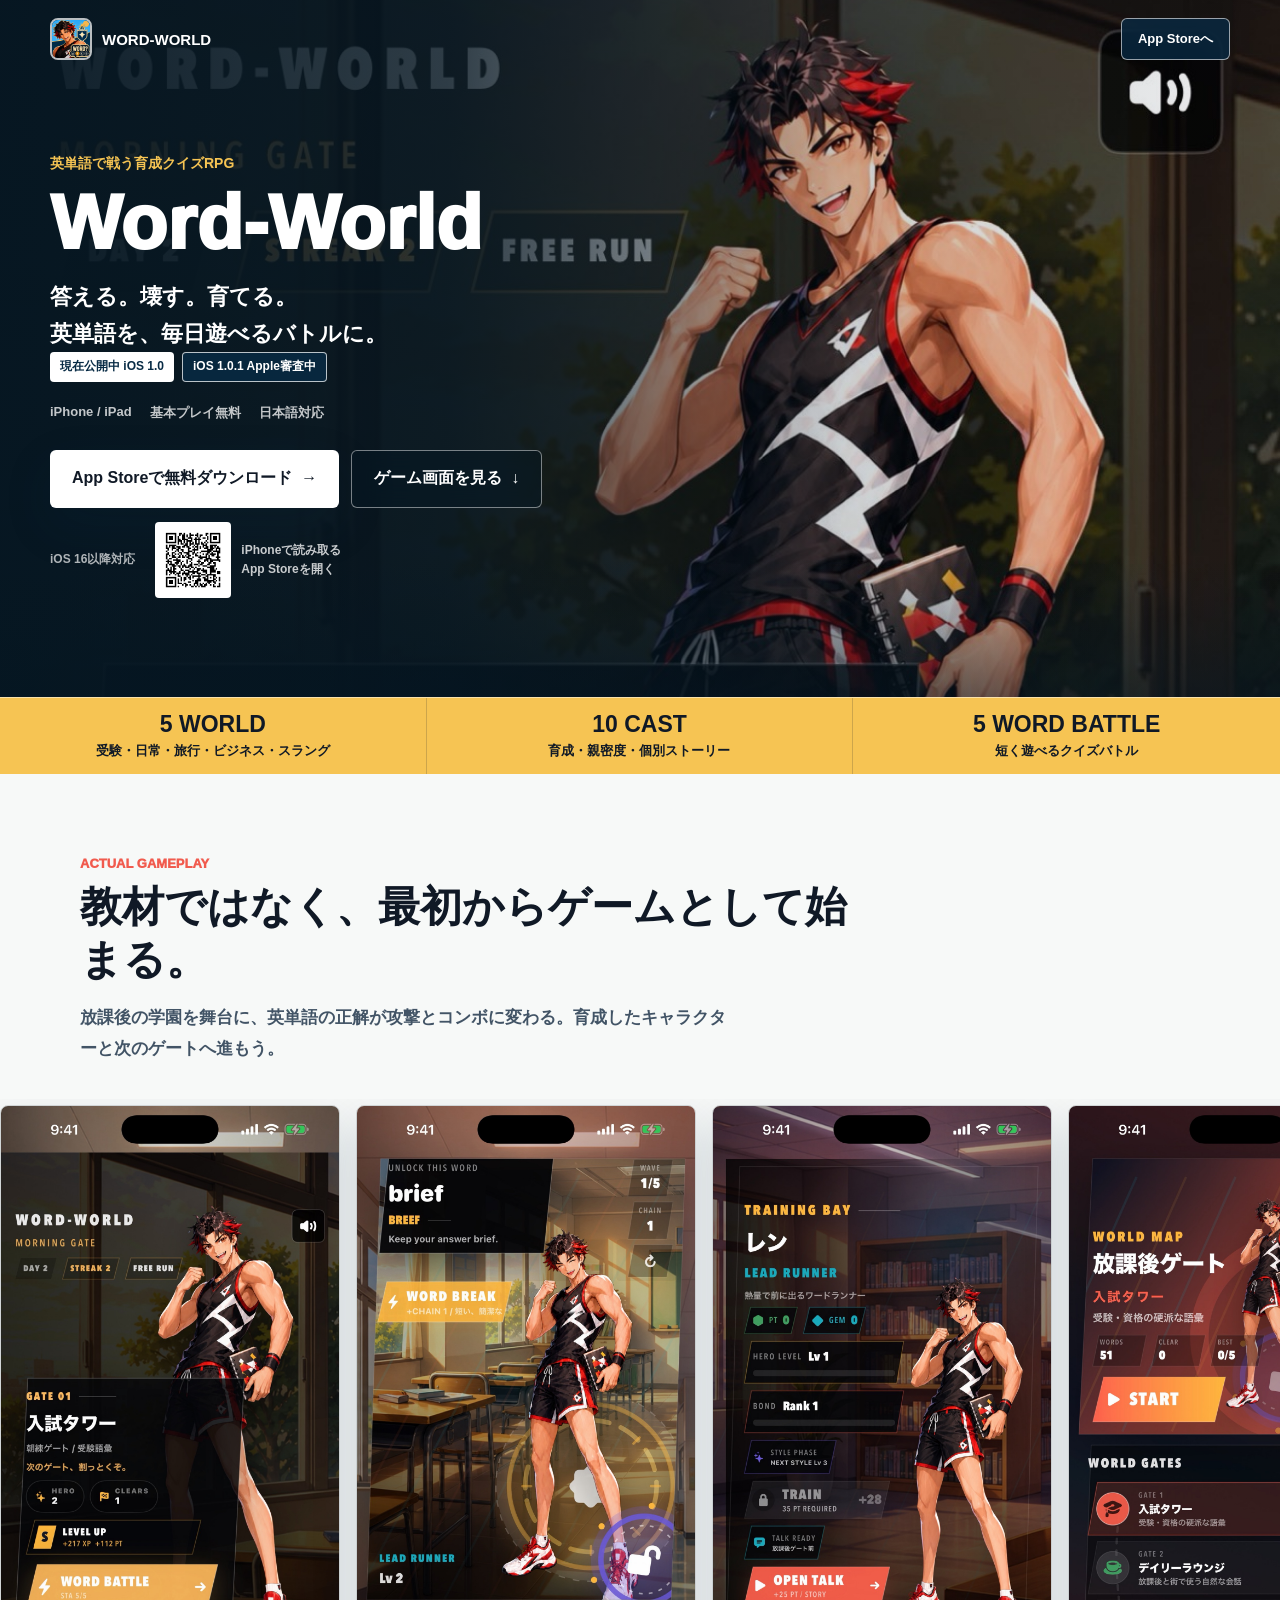
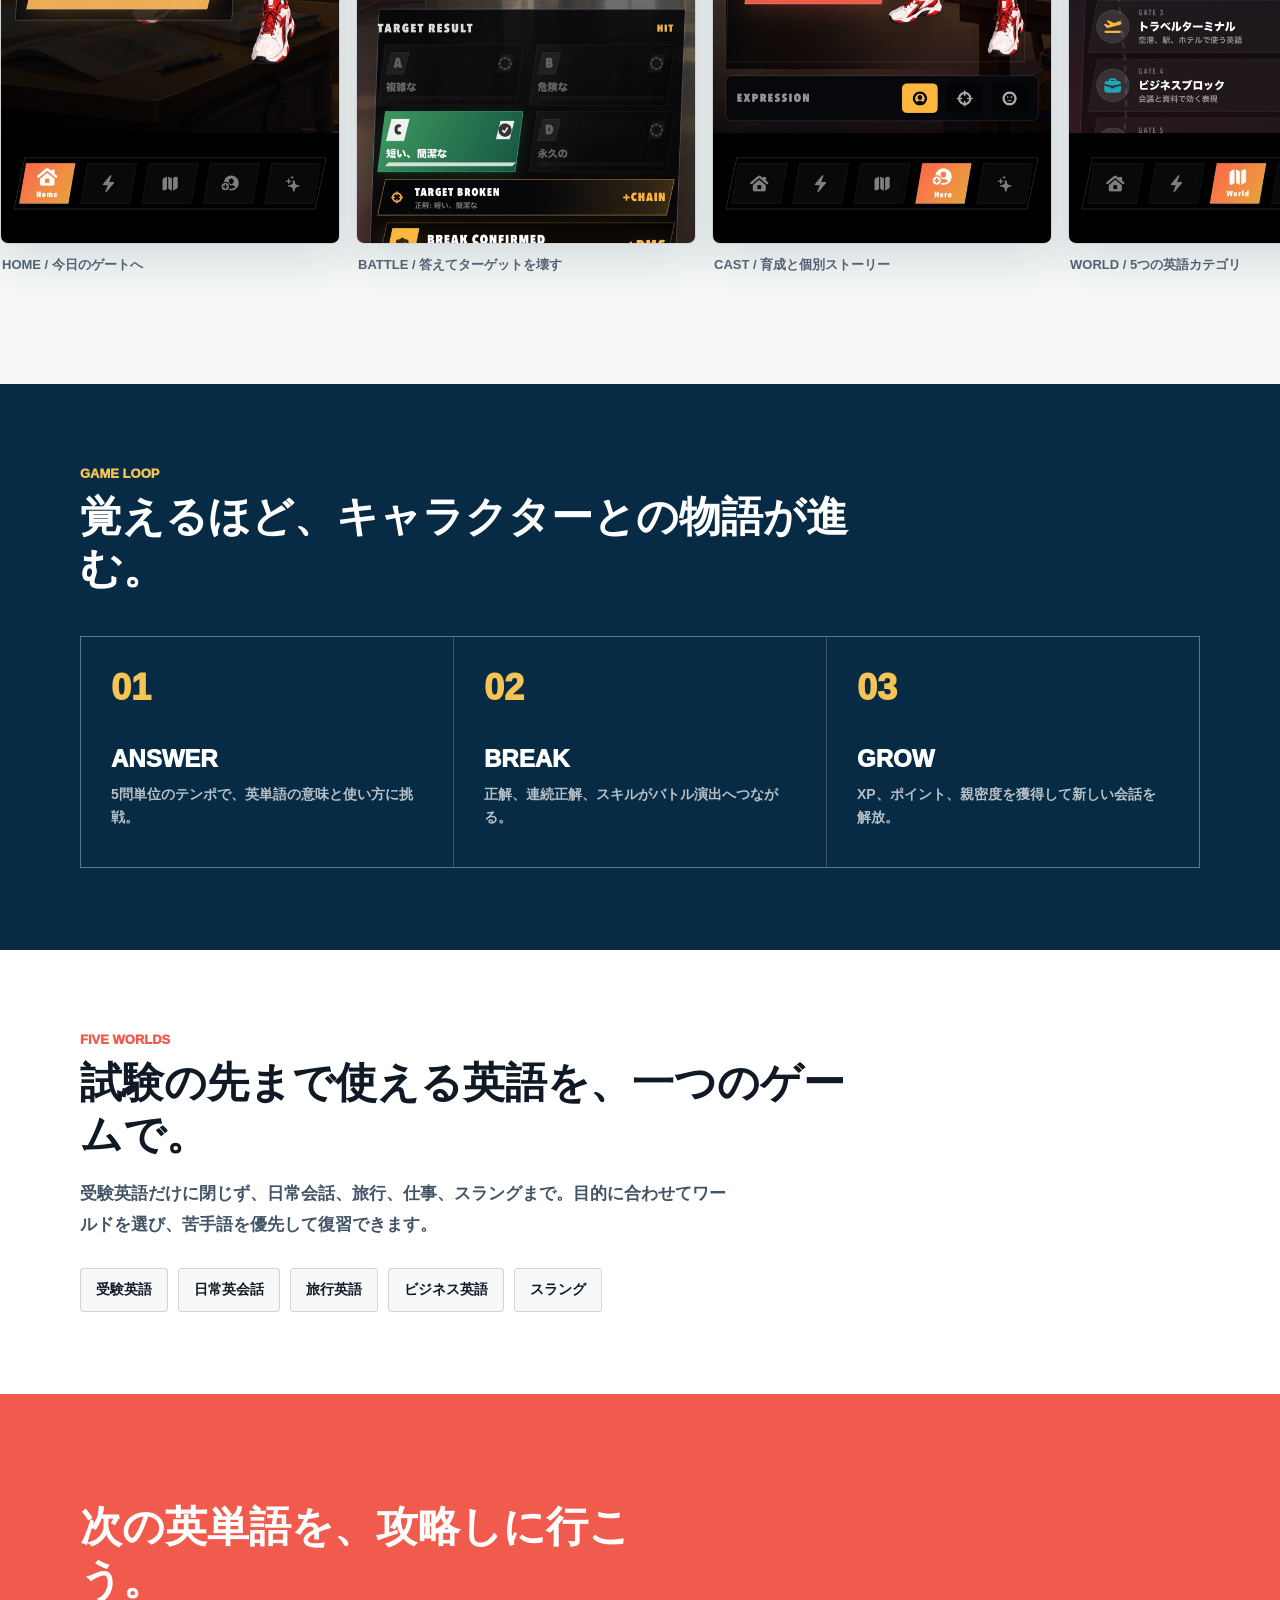
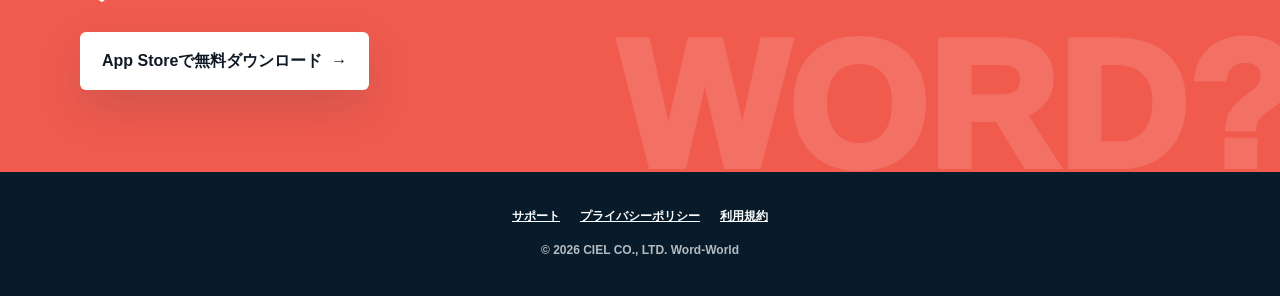
==== index.html @ bb9417b7 "Align live landing page with App Store build 2" ====
<!doctype html>
<html lang="ja">
<head>
  <meta charset="utf-8">
  <meta name="viewport" content="width=device-width, initial-scale=1, viewport-fit=cover">
  <title>Word-World | 英単語で戦う育成クイズRPG</title>
  <meta name="description" content="受験英語、英会話、旅行、ビジネス、スラングを5問バトルで攻略。10人のキャラクターを育て、物語を解放するiPhone向け英単語クイズRPG。">
  <meta name="keywords" content="英単語アプリ,英語クイズ,英語学習ゲーム,受験英語,TOEIC,英会話,旅行英語,ビジネス英語,スラング,RPG">
  <meta name="theme-color" content="#f6c453">
  <meta name="robots" content="index,follow,max-image-preview:large">
  <meta name="apple-itunes-app" content="app-id=6798476120, app-argument=https://apps.apple.com/app/apple-store/id6798476120?pt=128977846&amp;ct=launch_lp&amp;mt=8">
  <link rel="canonical" href="https://navi-ray.github.io/word-world-preview-download/">
  <meta property="og:type" content="website">
  <meta property="og:locale" content="ja_JP">
  <meta property="og:title" content="Word-World | 英単語で戦う育成クイズRPG">
  <meta property="og:description" content="答える。壊す。育てる。英単語を5問バトルで攻略するiPhone向け育成RPG。">
  <meta property="og:url" content="https://navi-ray.github.io/word-world-preview-download/">
  <meta property="og:image" content="https://navi-ray.github.io/word-world-preview-download/assets/og-word-world.jpg?v=2">
  <meta property="og:image:alt" content="英単語クイズRPG Word-Worldのゲーム画面">
  <meta property="og:image:width" content="1200">
  <meta property="og:image:height" content="630">
  <meta name="twitter:card" content="summary_large_image">
  <meta name="twitter:title" content="Word-World | 英単語で戦う育成クイズRPG">
  <meta name="twitter:description" content="答える。壊す。育てる。英単語を5問バトルで攻略するiPhone向け育成RPG。">
  <meta name="twitter:image" content="https://navi-ray.github.io/word-world-preview-download/assets/og-word-world.jpg?v=2">
  <style>
    :root {
      color-scheme: light;
      --ink: #101926;
      --navy: #082b45;
      --paper: #f7f9f8;
      --white: #ffffff;
      --sun: #f6c453;
      --coral: #f15b4e;
      --cyan: #14aebb;
      --green: #16845c;
      --line: rgba(16, 25, 38, .16);
      --shadow: 0 18px 48px rgba(8, 43, 69, .14);
    }
    * { box-sizing: border-box; }
    html { scroll-behavior: smooth; }
    body {
      margin: 0;
      min-width: 320px;
      background: var(--paper);
      color: var(--ink);
      font-family: -apple-system, BlinkMacSystemFont, "Hiragino Sans", "Yu Gothic", "Noto Sans JP", sans-serif;
      letter-spacing: 0;
    }
    a { color: inherit; }
    img { max-width: 100%; }
    .site-header {
      position: absolute;
      inset: 0 0 auto;
      z-index: 4;
      display: flex;
      align-items: center;
      justify-content: space-between;
      width: min(1180px, calc(100% - 40px));
      margin: 0 auto;
      padding: 18px 0;
      color: var(--white);
    }
    .brand {
      display: inline-flex;
      align-items: center;
      gap: 10px;
      text-decoration: none;
      font-size: 15px;
      font-weight: 900;
    }
    .brand img {
      width: 42px;
      height: 42px;
      border: 2px solid rgba(255,255,255,.72);
      border-radius: 8px;
    }
    .header-link {
      display: inline-flex;
      align-items: center;
      justify-content: center;
      min-height: 42px;
      padding: 0 16px;
      border: 1px solid rgba(255,255,255,.58);
      border-radius: 6px;
      background: rgba(8, 43, 69, .76);
      color: var(--white);
      text-decoration: none;
      font-size: 13px;
      font-weight: 900;
      backdrop-filter: blur(12px);
    }
    .hero {
      position: relative;
      min-height: 86svh;
      display: grid;
      align-items: end;
      overflow: hidden;
      background: var(--navy) url("assets/01-home.jpg") 72% 18% / cover no-repeat;
      color: var(--white);
    }
    .hero::before {
      content: "";
      position: absolute;
      inset: 0;
      background: linear-gradient(90deg, rgba(5, 22, 34, .96) 0%, rgba(5, 22, 34, .82) 35%, rgba(5, 22, 34, .2) 66%, rgba(5, 22, 34, .06) 100%);
    }
    .hero::after {
      content: "";
      position: absolute;
      inset: auto 0 0;
      height: 28%;
      background: linear-gradient(0deg, rgba(5, 22, 34, .84), transparent);
    }
    .hero-content {
      position: relative;
      z-index: 2;
      width: min(1180px, calc(100% - 40px));
      margin: 0 auto;
      padding: 128px 0 72px;
    }
    .eyebrow {
      margin: 0 0 12px;
      color: var(--sun);
      font-size: 14px;
      font-weight: 900;
    }
    h1 {
      margin: 0;
      max-width: 720px;
      font-size: 76px;
      line-height: 1;
      font-weight: 950;
    }
    .hero-copy {
      margin: 18px 0 0;
      max-width: 590px;
      font-size: 22px;
      line-height: 1.65;
      font-weight: 800;
    }
    .hero-meta {
      display: flex;
      flex-wrap: wrap;
      gap: 10px 18px;
      margin: 22px 0 0;
      color: rgba(255,255,255,.76);
      font-size: 13px;
      font-weight: 800;
    }
    .version-status {
      display: flex;
      flex-wrap: wrap;
      gap: 8px;
      margin: 0 0 18px;
    }
    .version-status span {
      display: inline-flex;
      align-items: center;
      min-height: 30px;
      padding: 0 10px;
      border-radius: 4px;
      font-size: 12px;
      font-weight: 900;
    }
    .version-status .live {
      background: #ffffff;
      color: #082b45;
    }
    .version-status .review {
      border: 1px solid rgba(255,255,255,.72);
      background: rgba(8,43,69,.82);
      color: #ffffff;
    }
    .hero-meta span { white-space: nowrap; }
    .actions {
      display: flex;
      flex-wrap: wrap;
      gap: 12px;
      margin-top: 28px;
    }
    .store-button,
    .secondary-button {
      display: inline-flex;
      align-items: center;
      justify-content: center;
      min-height: 58px;
      padding: 0 22px;
      border-radius: 6px;
      text-decoration: none;
      font-size: 16px;
      font-weight: 900;
    }
    .store-button {
      background: var(--white);
      color: var(--ink);
      box-shadow: var(--shadow);
    }
    .secondary-button {
      border: 1px solid rgba(255,255,255,.46);
      background: rgba(5,22,34,.5);
      color: var(--white);
      backdrop-filter: blur(12px);
    }
    .release-note {
      display: inline-block;
      color: rgba(255,255,255,.68);
      font-size: 12px;
      font-weight: 750;
    }
    .download-foot {
      display: flex;
      align-items: center;
      gap: 20px;
      margin-top: 14px;
    }
    .desktop-qr {
      display: inline-flex;
      align-items: center;
      gap: 10px;
      color: rgba(255,255,255,.78);
      text-decoration: none;
      font-size: 12px;
      line-height: 1.55;
      font-weight: 800;
    }
    .desktop-qr img {
      width: 76px;
      height: 76px;
      padding: 5px;
      border-radius: 4px;
      background: var(--white);
    }
    .ticker {
      position: relative;
      z-index: 3;
      display: grid;
      grid-template-columns: repeat(3, 1fr);
      background: var(--sun);
      color: var(--ink);
      border-top: 1px solid rgba(255,255,255,.5);
    }
    .ticker div {
      min-height: 76px;
      display: grid;
      place-items: center;
      padding: 12px;
      border-right: 1px solid rgba(16,25,38,.18);
      text-align: center;
      font-size: 13px;
      font-weight: 900;
    }
    .ticker div:last-child { border-right: 0; }
    .ticker strong {
      display: block;
      font-size: 23px;
      line-height: 1.1;
    }
    .section {
      padding: 82px 0;
    }
    .section-inner {
      width: min(1120px, calc(100% - 40px));
      margin: 0 auto;
    }
    .section-kicker {
      margin: 0 0 10px;
      color: var(--coral);
      font-size: 13px;
      font-weight: 950;
    }
    h2 {
      margin: 0;
      max-width: 800px;
      font-size: 42px;
      line-height: 1.25;
      font-weight: 950;
    }
    .section-lead {
      max-width: 660px;
      margin: 16px 0 0;
      color: #425466;
      font-size: 17px;
      line-height: 1.85;
      font-weight: 650;
    }
    .screen-rail {
      display: grid;
      grid-auto-flow: column;
      grid-auto-columns: min(340px, 78vw);
      gap: 16px;
      margin-top: 34px;
      padding: 6px max(20px, calc((100vw - 1120px) / 2)) 28px;
      overflow-x: auto;
      overscroll-behavior-inline: contain;
      scroll-snap-type: inline mandatory;
      scrollbar-color: var(--cyan) rgba(8,43,69,.08);
    }
    .screen-rail figure {
      scroll-snap-align: start;
      margin: 0;
    }
    .screen-rail img {
      display: block;
      width: 100%;
      aspect-ratio: 1320 / 2868;
      object-fit: cover;
      border: 1px solid var(--line);
      border-radius: 8px;
      box-shadow: var(--shadow);
    }
    .screen-rail figcaption {
      padding: 12px 2px 0;
      color: #526273;
      font-size: 13px;
      font-weight: 850;
    }
    .game-loop {
      background: var(--navy);
      color: var(--white);
    }
    .game-loop .section-kicker { color: var(--sun); }
    .loop-grid {
      display: grid;
      grid-template-columns: repeat(3, 1fr);
      gap: 1px;
      margin-top: 40px;
      background: rgba(255,255,255,.2);
      border: 1px solid rgba(255,255,255,.2);
    }
    .loop-item {
      min-height: 230px;
      padding: 30px;
      background: var(--navy);
    }
    .loop-number {
      color: var(--sun);
      font-size: 36px;
      font-weight: 950;
    }
    .loop-item h3 {
      margin: 36px 0 10px;
      font-size: 24px;
      font-weight: 950;
    }
    .loop-item p {
      margin: 0;
      color: rgba(255,255,255,.7);
      font-size: 14px;
      line-height: 1.7;
      font-weight: 650;
    }
    .worlds {
      background: var(--white);
    }
    .world-line {
      display: flex;
      flex-wrap: wrap;
      gap: 10px;
      margin-top: 28px;
    }
    .world-line span {
      min-height: 44px;
      display: inline-flex;
      align-items: center;
      padding: 0 15px;
      border: 1px solid var(--line);
      border-radius: 4px;
      background: var(--paper);
      font-size: 14px;
      font-weight: 850;
    }
    .final-cta {
      position: relative;
      overflow: hidden;
      background: var(--coral);
      color: var(--white);
    }
    .final-cta::after {
      content: "WORD?";
      position: absolute;
      right: -16px;
      bottom: -38px;
      color: rgba(255,255,255,.13);
      font-size: 180px;
      font-weight: 950;
      pointer-events: none;
    }
    .final-cta .section-inner { position: relative; z-index: 1; }
    .final-cta h2 { max-width: 620px; }
    .final-cta .store-button { margin-top: 26px; }
    footer {
      padding: 34px 20px calc(34px + env(safe-area-inset-bottom));
      background: #071b2a;
      color: rgba(255,255,255,.7);
      text-align: center;
      font-size: 12px;
      line-height: 1.8;
      font-weight: 700;
    }
    footer nav {
      display: flex;
      justify-content: center;
      flex-wrap: wrap;
      gap: 10px 20px;
      margin-bottom: 12px;
    }
    footer a { color: var(--white); }
    .mobile-download { display: none; }
    @media (max-width: 760px) {
      .site-header { width: calc(100% - 28px); }
      .brand span { display: none; }
      .hero {
        min-height: 84svh;
        background-position: 57% 12%;
      }
      .hero::before {
        background: linear-gradient(0deg, rgba(5,22,34,.98) 0%, rgba(5,22,34,.88) 37%, rgba(5,22,34,.25) 72%, rgba(5,22,34,.08) 100%);
      }
      .hero-content {
        width: calc(100% - 32px);
        padding: 110px 0 38px;
      }
      h1 { font-size: 50px; }
      .hero-copy { max-width: 460px; font-size: 18px; }
      .hero-meta { gap: 8px 14px; }
      .actions { display: grid; grid-template-columns: 1fr; }
      .store-button,
      .secondary-button { width: 100%; }
      .desktop-qr { display: none; }
      .ticker { grid-template-columns: 1fr; }
      .ticker div {
        min-height: 58px;
        grid-template-columns: auto auto;
        justify-content: center;
        gap: 8px;
        border-right: 0;
        border-bottom: 1px solid rgba(16,25,38,.18);
      }
      .ticker div:last-child { border-bottom: 0; }
      .ticker strong { font-size: 19px; }
      .section { padding: 64px 0; }
      .section-inner { width: calc(100% - 32px); }
      h2 { font-size: 34px; }
      .loop-grid { grid-template-columns: 1fr; }
      .loop-item { min-height: 178px; }
      .loop-item h3 { margin-top: 18px; }
      .final-cta::after { font-size: 92px; bottom: -18px; }
      .mobile-download {
        position: fixed;
        z-index: 10;
        left: 12px;
        right: 12px;
        bottom: calc(10px + env(safe-area-inset-bottom));
        display: flex;
        align-items: center;
        justify-content: center;
        min-height: 54px;
        border-radius: 6px;
        background: var(--ink);
        color: var(--white);
        box-shadow: 0 12px 36px rgba(8,43,69,.32);
        text-decoration: none;
        font-size: 15px;
        font-weight: 900;
      }
      footer { padding-bottom: calc(98px + env(safe-area-inset-bottom)); }
    }
    @media (prefers-reduced-motion: reduce) {
      html { scroll-behavior: auto; }
    }
  </style>
  <script type="application/ld+json">
  {
    "@context": "https://schema.org",
    "@type": "SoftwareApplication",
    "name": "Word-World",
    "operatingSystem": "iOS 16.0 or later",
    "applicationCategory": "GameApplication",
    "description": "英単語を5問バトルで攻略し、キャラクターを育てて物語を解放する育成クイズRPG。",
    "image": "https://navi-ray.github.io/word-world-preview-download/assets/AppIcon-1024.png",
    "url": "https://apps.apple.com/app/apple-store/id6798476120?pt=128977846&ct=launch_lp&mt=8",
    "offers": {
      "@type": "Offer",
      "price": "0",
      "priceCurrency": "JPY"
    }
  }
  </script>
</head>
<body>
  <header class="site-header">
    <a class="brand" href="#top" aria-label="Word-World トップへ">
      <img src="assets/AppIcon-1024.png" alt="">
      <span>WORD-WORLD</span>
    </a>
    <a class="header-link" href="https://apps.apple.com/app/apple-store/id6798476120?pt=128977846&amp;ct=launch_lp&amp;mt=8">App Storeへ</a>
  </header>

  <main id="top">
    <section class="hero">
      <div class="hero-content">
        <p class="eyebrow">英単語で戦う育成クイズRPG</p>
        <h1>Word-World</h1>
        <p class="hero-copy">答える。壊す。育てる。<br>英単語を、毎日遊べるバトルに。</p>
        <div class="version-status" aria-label="公開バージョン">
          <span class="live">現在公開中 iOS 1.0</span>
          <span class="review">iOS 1.0.1 Apple審査中</span>
        </div>
        <div class="hero-meta" aria-label="ゲーム概要">
          <span>iPhone / iPad</span>
          <span>基本プレイ無料</span>
          <span>日本語対応</span>
        </div>
        <div class="actions">
          <a class="store-button" href="https://apps.apple.com/app/apple-store/id6798476120?pt=128977846&amp;ct=launch_lp&amp;mt=8">App Storeで無料ダウンロード&nbsp; →</a>
          <a class="secondary-button" href="#screens">ゲーム画面を見る&nbsp; ↓</a>
        </div>
        <div class="download-foot">
          <span class="release-note">iOS 16以降対応</span>
          <a class="desktop-qr" href="https://apps.apple.com/app/apple-store/id6798476120?pt=128977846&amp;ct=qr_lp&amp;mt=8">
            <img src="assets/app-store-qr.png" alt="Word-WorldのApp Storeページを開くQRコード">
            <span>iPhoneで読み取る<br>App Storeを開く</span>
          </a>
        </div>
      </div>
      <div class="ticker" aria-label="収録コンテンツ">
        <div><strong>5 WORLD</strong>受験・日常・旅行・ビジネス・スラング</div>
        <div><strong>10 CAST</strong>育成・親密度・個別ストーリー</div>
        <div><strong>5 WORD BATTLE</strong>短く遊べるクイズバトル</div>
      </div>
    </section>

    <section class="section" id="screens">
      <div class="section-inner">
        <p class="section-kicker">ACTUAL GAMEPLAY</p>
        <h2>教材ではなく、最初からゲームとして始まる。</h2>
        <p class="section-lead">放課後の学園を舞台に、英単語の正解が攻撃とコンボに変わる。育成したキャラクターと次のゲートへ進もう。</p>
      </div>
      <div class="screen-rail" aria-label="Word-World ゲーム画面">
        <figure><img src="assets/01-home.jpg" alt="キャラクターが大きく表示されたWord-Worldのホーム画面" loading="lazy"><figcaption>HOME / 今日のゲートへ</figcaption></figure>
        <figure><img src="assets/02-battle.jpg" alt="英単語の意味を選んで攻撃するクイズバトル画面" loading="lazy"><figcaption>BATTLE / 答えてターゲットを壊す</figcaption></figure>
        <figure><img src="assets/03-character.jpg" alt="キャラクターのレベルと親密度を育てる画面" loading="lazy"><figcaption>CAST / 育成と個別ストーリー</figcaption></figure>
        <figure><img src="assets/04-world.jpg" alt="英語カテゴリを選ぶワールド画面" loading="lazy"><figcaption>WORLD / 5つの英語カテゴリ</figcaption></figure>
        <figure><img src="assets/05-result.jpg" alt="クイズバトルの経験値と報酬を確認するリザルト画面" loading="lazy"><figcaption>RESULT / XPと報酬を獲得</figcaption></figure>
        <figure><img src="assets/06-premium.jpg" alt="冒険パスと購入復元を確認する画面" loading="lazy"><figcaption>PASS / 買い切りで遊びやすく</figcaption></figure>
      </div>
    </section>

    <section class="section game-loop">
      <div class="section-inner">
        <p class="section-kicker">GAME LOOP</p>
        <h2>覚えるほど、キャラクターとの物語が進む。</h2>
        <div class="loop-grid">
          <article class="loop-item">
            <div class="loop-number">01</div>
            <h3>ANSWER</h3>
            <p>5問単位のテンポで、英単語の意味と使い方に挑戦。</p>
          </article>
          <article class="loop-item">
            <div class="loop-number">02</div>
            <h3>BREAK</h3>
            <p>正解、連続正解、スキルがバトル演出へつながる。</p>
          </article>
          <article class="loop-item">
            <div class="loop-number">03</div>
            <h3>GROW</h3>
            <p>XP、ポイント、親密度を獲得して新しい会話を解放。</p>
          </article>
        </div>
      </div>
    </section>

    <section class="section worlds">
      <div class="section-inner">
        <p class="section-kicker">FIVE WORLDS</p>
        <h2>試験の先まで使える英語を、一つのゲームで。</h2>
        <p class="section-lead">受験英語だけに閉じず、日常会話、旅行、仕事、スラングまで。目的に合わせてワールドを選び、苦手語を優先して復習できます。</p>
        <div class="world-line" aria-label="学習カテゴリ">
          <span>受験英語</span>
          <span>日常英会話</span>
          <span>旅行英語</span>
          <span>ビジネス英語</span>
          <span>スラング</span>
        </div>
      </div>
    </section>

    <section class="section final-cta">
      <div class="section-inner">
        <p class="section-kicker">OPEN THE NEXT GATE</p>
        <h2>次の英単語を、攻略しに行こう。</h2>
        <a class="store-button" href="https://apps.apple.com/app/apple-store/id6798476120?pt=128977846&amp;ct=launch_lp&amp;mt=8">App Storeで無料ダウンロード&nbsp; →</a>
      </div>
    </section>
  </main>

  <footer>
    <nav aria-label="フッターナビゲーション">
      <a href="support.html">サポート</a>
      <a href="privacy.html">プライバシーポリシー</a>
      <a href="terms.html">利用規約</a>
    </nav>
    <div>© 2026 CIEL CO., LTD. Word-World</div>
  </footer>

  <a class="mobile-download" href="https://apps.apple.com/app/apple-store/id6798476120?pt=128977846&amp;ct=launch_lp&amp;mt=8">App Storeで無料ダウンロード&nbsp; →</a>
</body>
</html>
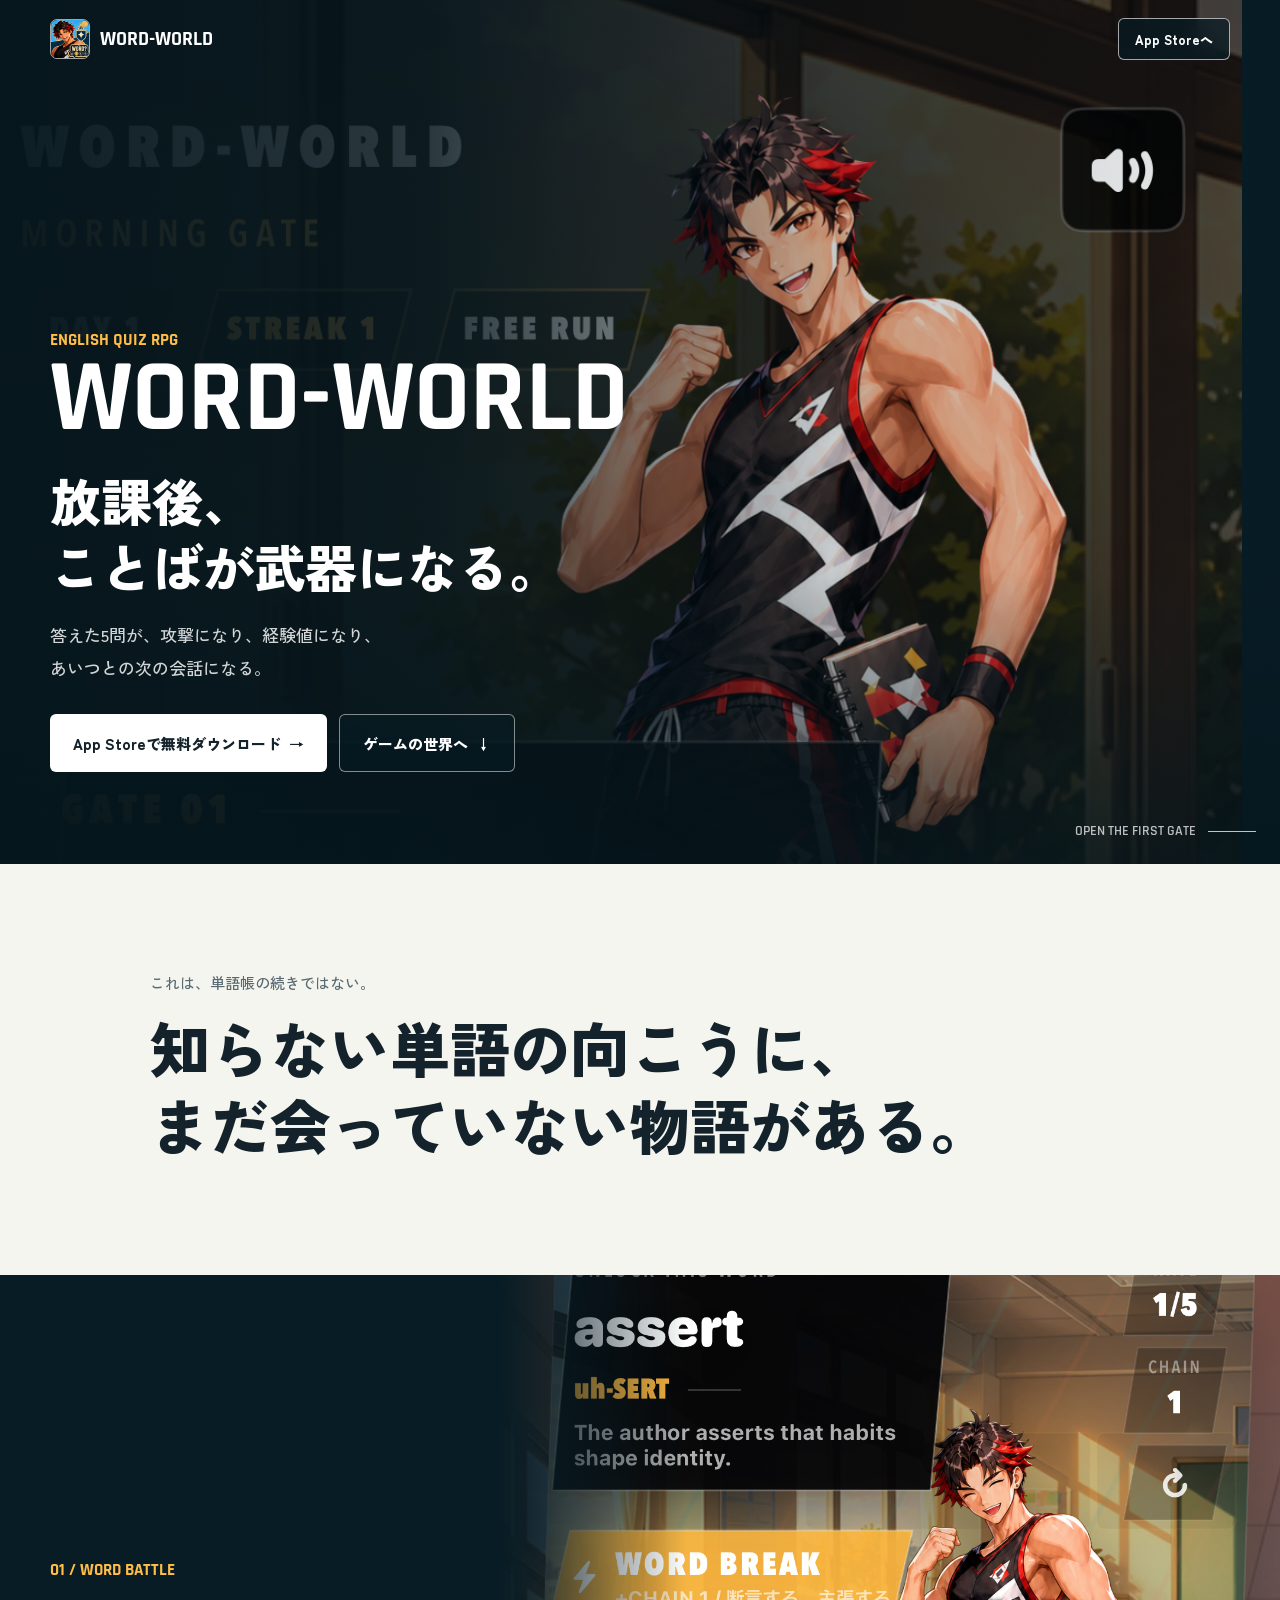
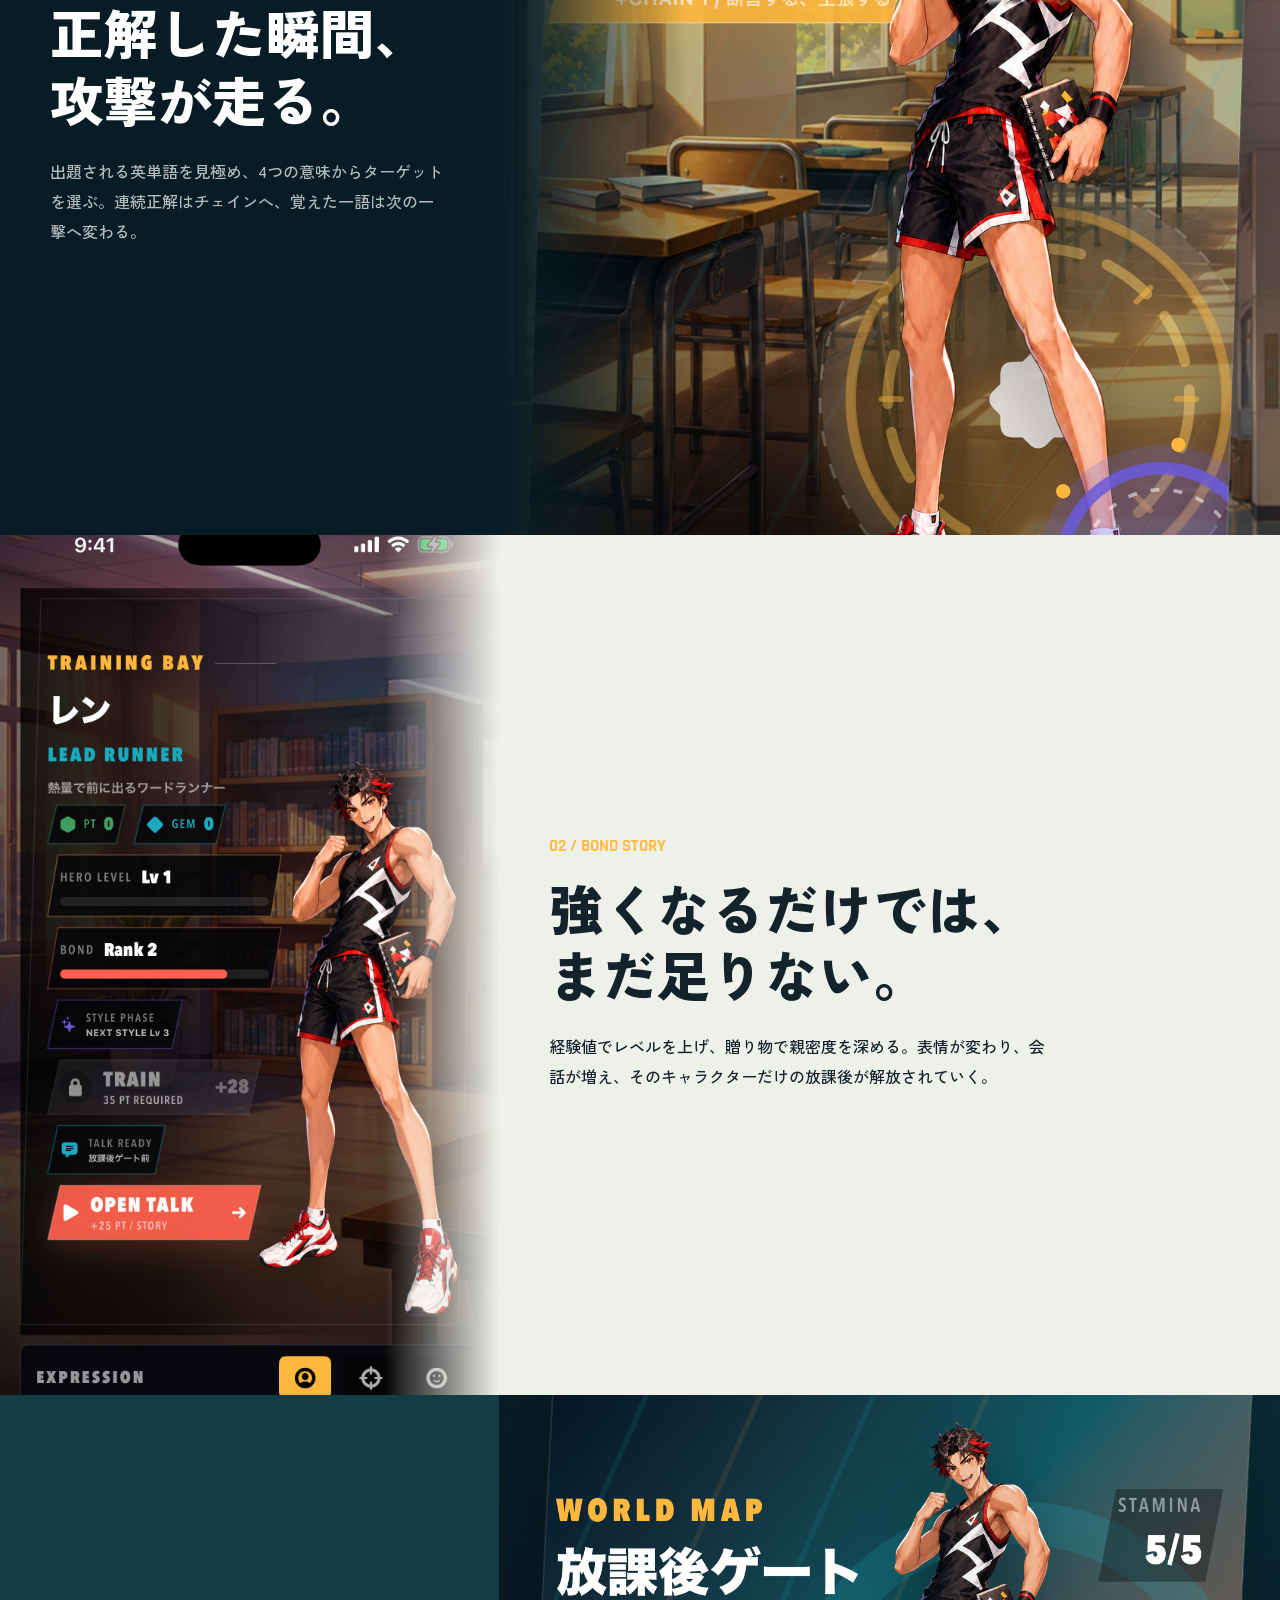
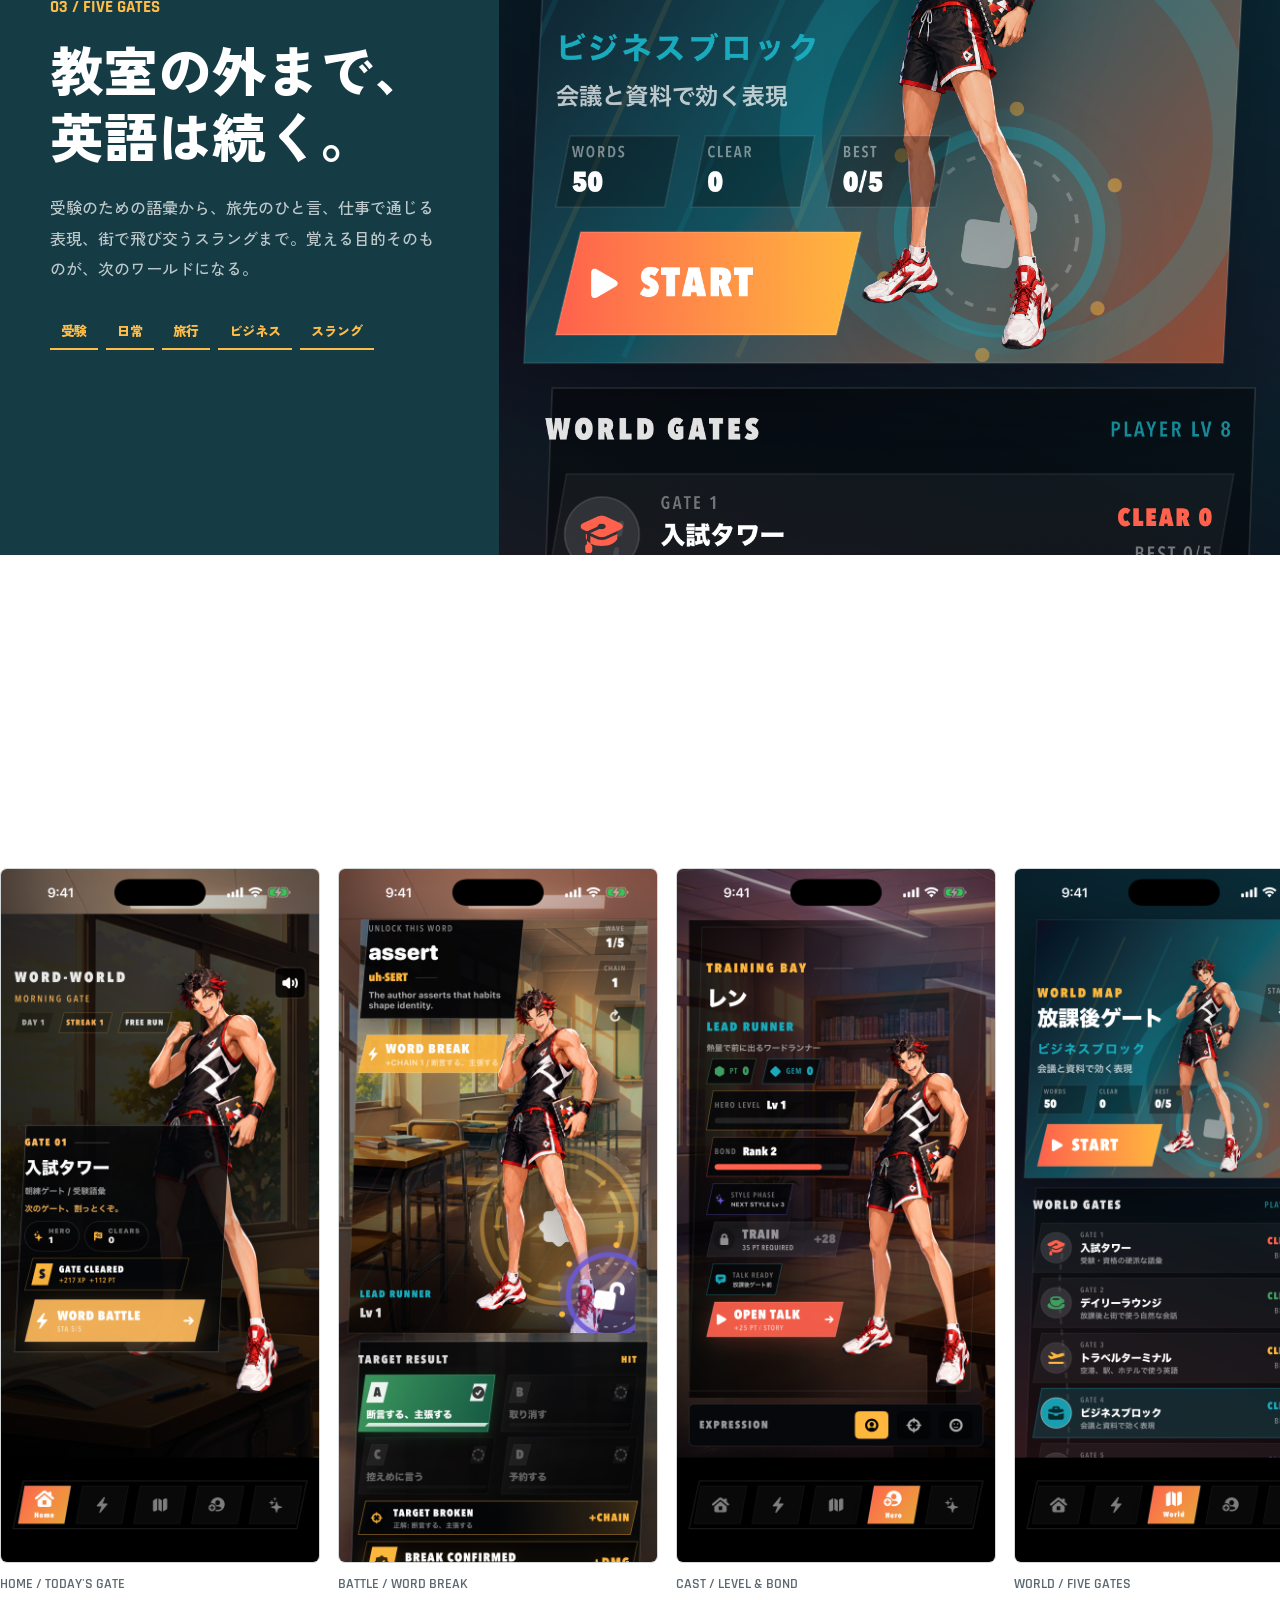
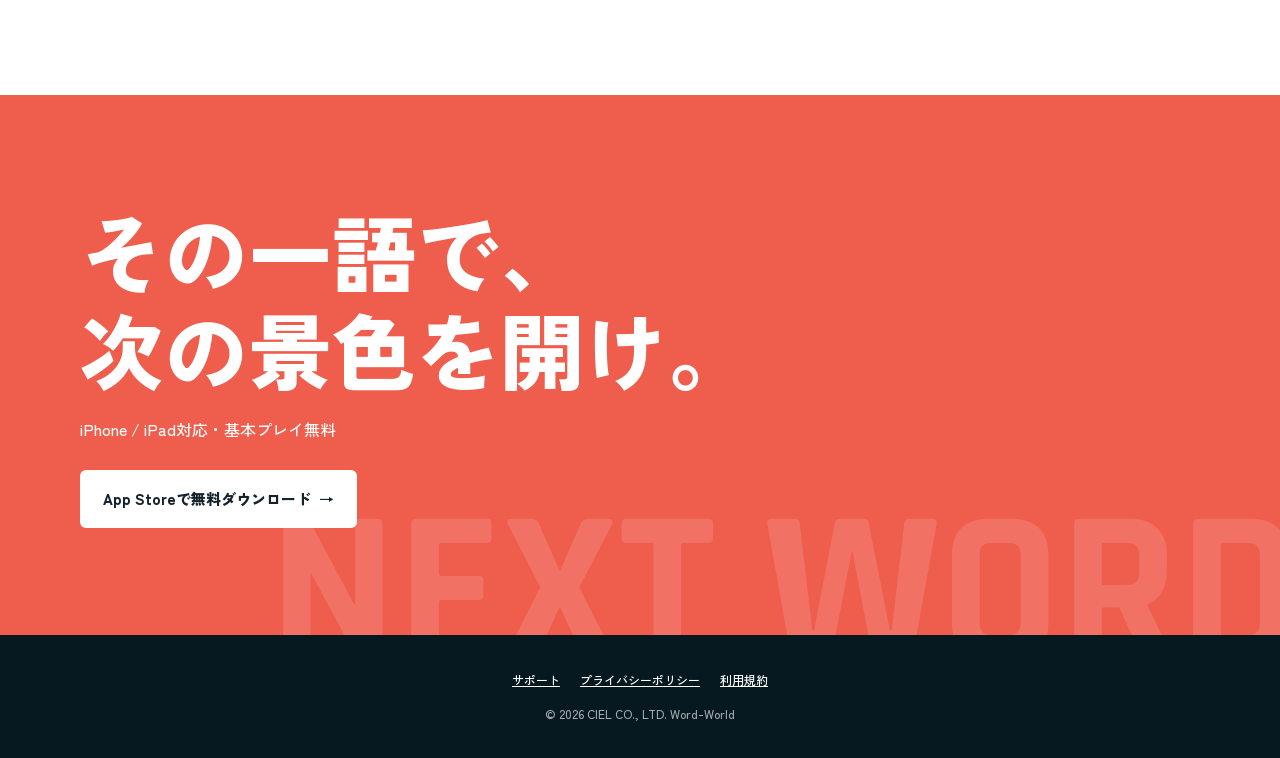
==== commit cd7249a2: "Align landing page with App Store name" ====
--- a/index.html
+++ b/index.html
@@ -3,48 +3,72 @@
 <head>
   <meta charset="utf-8">
   <meta name="viewport" content="width=device-width, initial-scale=1, viewport-fit=cover">
-  <title>Word-World | 英単語で戦う育成クイズRPG</title>
-  <meta name="description" content="受験英語、英会話、旅行、ビジネス、スラングを5問バトルで攻略。10人のキャラクターを育て、物語を解放するiPhone向け英単語クイズRPG。">
-  <meta name="keywords" content="英単語アプリ,英語クイズ,英語学習ゲーム,受験英語,TOEIC,英会話,旅行英語,ビジネス英語,スラング,RPG">
-  <meta name="theme-color" content="#f6c453">
+  <title>Word-World: 英単語クイズRPG | 放課後、ことばが武器になる。</title>
+  <meta name="description" content="英単語の正解が攻撃になり、経験値になり、キャラクターとの次の物語になる。受験英語からスラングまで遊べる育成クイズRPG。">
+  <meta name="theme-color" content="#112f3a">
   <meta name="robots" content="index,follow,max-image-preview:large">
   <meta name="apple-itunes-app" content="app-id=6798476120, app-argument=https://apps.apple.com/app/apple-store/id6798476120?pt=128977846&amp;ct=launch_lp&amp;mt=8">
   <link rel="canonical" href="https://navi-ray.github.io/word-world-preview-download/">
   <meta property="og:type" content="website">
   <meta property="og:locale" content="ja_JP">
-  <meta property="og:title" content="Word-World | 英単語で戦う育成クイズRPG">
-  <meta property="og:description" content="答える。壊す。育てる。英単語を5問バトルで攻略するiPhone向け育成RPG。">
+  <meta property="og:title" content="Word-World: 英単語クイズRPG | 放課後、ことばが武器になる。">
+  <meta property="og:description" content="答えた5問が、攻撃になり、経験値になり、あいつとの次の会話になる。">
   <meta property="og:url" content="https://navi-ray.github.io/word-world-preview-download/">
-  <meta property="og:image" content="https://navi-ray.github.io/word-world-preview-download/assets/og-word-world.jpg?v=2">
-  <meta property="og:image:alt" content="英単語クイズRPG Word-Worldのゲーム画面">
+  <meta property="og:image" content="https://navi-ray.github.io/word-world-preview-download/assets/og-word-world.jpg?v=3">
+  <meta property="og:image:alt" content="英単語クイズRPG Word-World">
   <meta property="og:image:width" content="1200">
   <meta property="og:image:height" content="630">
   <meta name="twitter:card" content="summary_large_image">
-  <meta name="twitter:title" content="Word-World | 英単語で戦う育成クイズRPG">
-  <meta name="twitter:description" content="答える。壊す。育てる。英単語を5問バトルで攻略するiPhone向け育成RPG。">
-  <meta name="twitter:image" content="https://navi-ray.github.io/word-world-preview-download/assets/og-word-world.jpg?v=2">
+  <meta name="twitter:title" content="Word-World: 英単語クイズRPG | 放課後、ことばが武器になる。">
+  <meta name="twitter:description" content="英単語で戦い、キャラクターと物語を進める育成クイズRPG。">
+  <meta name="twitter:image" content="https://navi-ray.github.io/word-world-preview-download/assets/og-word-world.jpg?v=3">
   <style>
+    @font-face {
+      font-family: "WW Display";
+      src: url("assets/fonts/Rajdhani-Bold.ttf") format("truetype");
+      font-weight: 700;
+      font-display: swap;
+    }
+    @font-face {
+      font-family: "WW Display";
+      src: url("assets/fonts/Rajdhani-SemiBold.ttf") format("truetype");
+      font-weight: 600;
+      font-display: swap;
+    }
+    @font-face {
+      font-family: "WW Japanese";
+      src: url("assets/fonts/ZenKakuGothicNew-Black.ttf") format("truetype");
+      font-weight: 900;
+      font-display: swap;
+    }
+    @font-face {
+      font-family: "WW Japanese";
+      src: url("assets/fonts/ZenKakuGothicNew-Medium.ttf") format("truetype");
+      font-weight: 500;
+      font-display: swap;
+    }
     :root {
       color-scheme: light;
-      --ink: #101926;
-      --navy: #082b45;
-      --paper: #f7f9f8;
+      --ink: #13222b;
+      --night: #071c25;
+      --deep: #102f3b;
+      --paper: #f5f5ef;
       --white: #ffffff;
-      --sun: #f6c453;
-      --coral: #f15b4e;
-      --cyan: #14aebb;
-      --green: #16845c;
-      --line: rgba(16, 25, 38, .16);
-      --shadow: 0 18px 48px rgba(8, 43, 69, .14);
+      --amber: #ffbd47;
+      --coral: #ef5d4d;
+      --cyan: #16a8b7;
+      --green: #158763;
+      --line: rgba(19, 34, 43, .18);
     }
     * { box-sizing: border-box; }
     html { scroll-behavior: smooth; }
     body {
       margin: 0;
       min-width: 320px;
+      overflow-x: hidden;
       background: var(--paper);
       color: var(--ink);
-      font-family: -apple-system, BlinkMacSystemFont, "Hiragino Sans", "Yu Gothic", "Noto Sans JP", sans-serif;
+      font-family: "WW Japanese", -apple-system, BlinkMacSystemFont, "Hiragino Sans", sans-serif;
       letter-spacing: 0;
     }
     a { color: inherit; }
@@ -52,7 +76,7 @@
     .site-header {
       position: absolute;
       inset: 0 0 auto;
-      z-index: 4;
+      z-index: 10;
       display: flex;
       align-items: center;
       justify-content: space-between;
@@ -65,25 +89,24 @@
       display: inline-flex;
       align-items: center;
       gap: 10px;
+      color: var(--white);
       text-decoration: none;
-      font-size: 15px;
-      font-weight: 900;
+      font: 700 20px/1 "WW Display", sans-serif;
     }
     .brand img {
-      width: 42px;
-      height: 42px;
-      border: 2px solid rgba(255,255,255,.72);
-      border-radius: 8px;
+      width: 40px;
+      height: 40px;
+      border: 1px solid rgba(255,255,255,.62);
+      border-radius: 7px;
     }
     .header-link {
+      min-height: 42px;
       display: inline-flex;
       align-items: center;
-      justify-content: center;
-      min-height: 42px;
       padding: 0 16px;
-      border: 1px solid rgba(255,255,255,.58);
+      border: 1px solid rgba(255,255,255,.62);
       border-radius: 6px;
-      background: rgba(8, 43, 69, .76);
+      background: rgba(7,28,37,.72);
       color: var(--white);
       text-decoration: none;
       font-size: 13px;
@@ -92,311 +115,286 @@
     }
     .hero {
       position: relative;
-      min-height: 86svh;
-      display: grid;
-      align-items: end;
+      min-height: 96svh;
+      display: flex;
+      align-items: flex-end;
       overflow: hidden;
-      background: var(--navy) url("assets/01-home.jpg") 72% 18% / cover no-repeat;
+      background: var(--night);
       color: var(--white);
     }
-    .hero::before {
-      content: "";
+    .hero-image {
+      position: absolute;
+      inset: -3%;
+      width: 106%;
+      height: 106%;
+      object-fit: cover;
+      object-position: 66% 14%;
+      animation: hero-breathe 13s ease-in-out infinite alternate;
+    }
+    .hero-shade {
       position: absolute;
       inset: 0;
-      background: linear-gradient(90deg, rgba(5, 22, 34, .96) 0%, rgba(5, 22, 34, .82) 35%, rgba(5, 22, 34, .2) 66%, rgba(5, 22, 34, .06) 100%);
-    }
-    .hero::after {
-      content: "";
-      position: absolute;
-      inset: auto 0 0;
-      height: 28%;
-      background: linear-gradient(0deg, rgba(5, 22, 34, .84), transparent);
+      background:
+        linear-gradient(90deg, rgba(5,22,29,.97) 0%, rgba(5,22,29,.83) 34%, rgba(5,22,29,.22) 65%, rgba(5,22,29,.08) 100%),
+        linear-gradient(0deg, rgba(5,22,29,.72) 0%, transparent 34%);
     }
     .hero-content {
       position: relative;
       z-index: 2;
       width: min(1180px, calc(100% - 40px));
       margin: 0 auto;
-      padding: 128px 0 72px;
-    }
-    .eyebrow {
-      margin: 0 0 12px;
-      color: var(--sun);
-      font-size: 14px;
-      font-weight: 900;
+      padding: 132px 0 92px;
+    }
+    .eyebrow,
+    .chapter-index,
+    .proof-label {
+      margin: 0;
+      color: var(--amber);
+      font: 700 17px/1 "WW Display", sans-serif;
+      text-transform: uppercase;
     }
     h1 {
-      margin: 0;
+      margin: 9px 0 0;
+      font: 700 clamp(68px, 8vw, 118px)/.82 "WW Display", sans-serif;
+    }
+    .hero-line {
+      margin: 26px 0 0;
       max-width: 720px;
-      font-size: 76px;
-      line-height: 1;
-      font-weight: 950;
+      font-size: clamp(30px, 4vw, 56px);
+      line-height: 1.28;
+      font-weight: 900;
     }
     .hero-copy {
-      margin: 18px 0 0;
-      max-width: 590px;
-      font-size: 22px;
-      line-height: 1.65;
-      font-weight: 800;
-    }
-    .hero-meta {
-      display: flex;
-      flex-wrap: wrap;
-      gap: 10px 18px;
-      margin: 22px 0 0;
-      color: rgba(255,255,255,.76);
-      font-size: 13px;
-      font-weight: 800;
-    }
-    .version-status {
-      display: flex;
-      flex-wrap: wrap;
-      gap: 8px;
-      margin: 0 0 18px;
-    }
-    .version-status span {
-      display: inline-flex;
-      align-items: center;
-      min-height: 30px;
-      padding: 0 10px;
-      border-radius: 4px;
-      font-size: 12px;
-      font-weight: 900;
-    }
-    .version-status .live {
-      background: #ffffff;
-      color: #082b45;
-    }
-    .version-status .review {
-      border: 1px solid rgba(255,255,255,.72);
-      background: rgba(8,43,69,.82);
-      color: #ffffff;
-    }
-    .hero-meta span { white-space: nowrap; }
+      max-width: 620px;
+      margin: 20px 0 0;
+      color: rgba(255,255,255,.82);
+      font-size: 17px;
+      line-height: 1.9;
+      font-weight: 500;
+    }
     .actions {
       display: flex;
       flex-wrap: wrap;
       gap: 12px;
-      margin-top: 28px;
+      margin-top: 30px;
     }
     .store-button,
-    .secondary-button {
+    .story-link {
+      min-height: 58px;
       display: inline-flex;
       align-items: center;
       justify-content: center;
-      min-height: 58px;
-      padding: 0 22px;
+      padding: 0 23px;
       border-radius: 6px;
       text-decoration: none;
+      font-size: 15px;
+      font-weight: 900;
+    }
+    .store-button { background: var(--white); color: var(--ink); }
+    .story-link { border: 1px solid rgba(255,255,255,.5); background: rgba(7,28,37,.5); }
+    .next-scene {
+      position: absolute;
+      z-index: 3;
+      right: 24px;
+      bottom: 26px;
+      display: flex;
+      align-items: center;
+      gap: 12px;
+      color: rgba(255,255,255,.72);
+      font: 600 14px/1 "WW Display", sans-serif;
+    }
+    .next-scene::after {
+      content: "";
+      width: 48px;
+      height: 1px;
+      background: var(--amber);
+      animation: line-pulse 1.8s ease-in-out infinite;
+      transform-origin: left;
+    }
+    .declaration {
+      padding: 108px 0 112px;
+      background: var(--paper);
+    }
+    .declaration-inner {
+      width: min(980px, calc(100% - 40px));
+      margin: 0 auto;
+    }
+    .declaration p {
+      margin: 0;
+      color: #596971;
+      font-size: 15px;
+      font-weight: 500;
+    }
+    .declaration h2 {
+      max-width: 920px;
+      margin: 16px 0 0;
+      font-size: clamp(38px, 4.7vw, 60px);
+      line-height: 1.28;
+      font-weight: 900;
+    }
+    .chapter {
+      position: relative;
+      min-height: 860px;
+      display: grid;
+      grid-template-columns: minmax(320px, .78fr) minmax(440px, 1.22fr);
+      overflow: hidden;
+    }
+    .chapter-copy {
+      position: relative;
+      z-index: 2;
+      display: flex;
+      flex-direction: column;
+      justify-content: center;
+      padding: 90px max(40px, calc((100vw - 1180px) / 2));
+    }
+    .chapter h2 {
+      margin: 20px 0 0;
+      font-size: clamp(40px, 4.2vw, 60px);
+      line-height: 1.23;
+      font-weight: 900;
+    }
+    .chapter-copy > p:not(.chapter-index) {
+      max-width: 500px;
+      margin: 24px 0 0;
       font-size: 16px;
-      font-weight: 900;
-    }
-    .store-button {
+      line-height: 1.9;
+      font-weight: 500;
+    }
+    .chapter-visual {
+      position: relative;
+      min-height: 860px;
+      margin: 0;
+      overflow: hidden;
+    }
+    .chapter-visual img {
+      position: absolute;
+      inset: 0;
+      width: 100%;
+      height: 100%;
+      object-fit: cover;
+    }
+    .battle { background: var(--night); color: var(--white); }
+    .battle .chapter-copy > p:not(.chapter-index) { color: rgba(255,255,255,.7); }
+    .battle .chapter-visual img { object-position: 50% 18%; }
+    .battle .chapter-visual::after {
+      content: "";
+      position: absolute;
+      inset: 0;
+      background: linear-gradient(90deg, var(--night), transparent 24%);
+    }
+    .bond { background: #eef1ea; }
+    .bond .chapter-copy { order: 2; }
+    .bond .chapter-visual { order: 1; }
+    .bond .chapter-visual img { object-position: 52% 12%; }
+    .bond .chapter-visual::after {
+      content: "";
+      position: absolute;
+      inset: 0;
+      background: linear-gradient(270deg, #eef1ea, transparent 23%);
+    }
+    .world {
+      min-height: 760px;
+      background: #153b45;
+      color: var(--white);
+    }
+    .world .chapter-visual { min-height: 760px; }
+    .world .chapter-visual img { object-position: 50% 20%; }
+    .world .chapter-copy > p:not(.chapter-index) { color: rgba(255,255,255,.72); }
+    .world-tags {
+      display: flex;
+      flex-wrap: wrap;
+      gap: 8px;
+      margin-top: 30px;
+    }
+    .world-tags span {
+      padding: 8px 11px;
+      border-bottom: 2px solid currentColor;
+      color: var(--amber);
+      font-size: 13px;
+      font-weight: 900;
+    }
+    .proof {
+      padding: 96px 0 72px;
       background: var(--white);
-      color: var(--ink);
-      box-shadow: var(--shadow);
-    }
-    .secondary-button {
-      border: 1px solid rgba(255,255,255,.46);
-      background: rgba(5,22,34,.5);
-      color: var(--white);
-      backdrop-filter: blur(12px);
-    }
-    .release-note {
-      display: inline-block;
-      color: rgba(255,255,255,.68);
-      font-size: 12px;
-      font-weight: 750;
-    }
-    .download-foot {
-      display: flex;
-      align-items: center;
-      gap: 20px;
-      margin-top: 14px;
-    }
-    .desktop-qr {
-      display: inline-flex;
-      align-items: center;
-      gap: 10px;
-      color: rgba(255,255,255,.78);
-      text-decoration: none;
-      font-size: 12px;
-      line-height: 1.55;
-      font-weight: 800;
-    }
-    .desktop-qr img {
-      width: 76px;
-      height: 76px;
-      padding: 5px;
-      border-radius: 4px;
-      background: var(--white);
-    }
-    .ticker {
-      position: relative;
-      z-index: 3;
-      display: grid;
-      grid-template-columns: repeat(3, 1fr);
-      background: var(--sun);
-      color: var(--ink);
-      border-top: 1px solid rgba(255,255,255,.5);
-    }
-    .ticker div {
-      min-height: 76px;
-      display: grid;
-      place-items: center;
-      padding: 12px;
-      border-right: 1px solid rgba(16,25,38,.18);
-      text-align: center;
-      font-size: 13px;
-      font-weight: 900;
-    }
-    .ticker div:last-child { border-right: 0; }
-    .ticker strong {
-      display: block;
-      font-size: 23px;
-      line-height: 1.1;
-    }
-    .section {
-      padding: 82px 0;
-    }
-    .section-inner {
+    }
+    .proof-head {
       width: min(1120px, calc(100% - 40px));
       margin: 0 auto;
     }
-    .section-kicker {
-      margin: 0 0 10px;
-      color: var(--coral);
-      font-size: 13px;
-      font-weight: 950;
-    }
-    h2 {
-      margin: 0;
-      max-width: 800px;
-      font-size: 42px;
-      line-height: 1.25;
-      font-weight: 950;
-    }
-    .section-lead {
-      max-width: 660px;
-      margin: 16px 0 0;
-      color: #425466;
-      font-size: 17px;
-      line-height: 1.85;
-      font-weight: 650;
+    .proof-label { color: var(--coral); }
+    .proof h2 {
+      max-width: 820px;
+      margin: 14px 0 0;
+      font-size: clamp(36px, 5vw, 58px);
+      line-height: 1.28;
+      font-weight: 900;
     }
     .screen-rail {
       display: grid;
       grid-auto-flow: column;
-      grid-auto-columns: min(340px, 78vw);
-      gap: 16px;
-      margin-top: 34px;
-      padding: 6px max(20px, calc((100vw - 1120px) / 2)) 28px;
+      grid-auto-columns: min(320px, 78vw);
+      gap: 18px;
+      margin-top: 38px;
+      padding: 0 max(20px, calc((100vw - 1120px) / 2)) 28px;
       overflow-x: auto;
+      scroll-snap-type: inline mandatory;
       overscroll-behavior-inline: contain;
-      scroll-snap-type: inline mandatory;
-      scrollbar-color: var(--cyan) rgba(8,43,69,.08);
-    }
-    .screen-rail figure {
-      scroll-snap-align: start;
-      margin: 0;
-    }
+      scrollbar-color: var(--cyan) #e5e9e7;
+    }
+    .screen-rail figure { margin: 0; scroll-snap-align: start; }
     .screen-rail img {
       display: block;
       width: 100%;
       aspect-ratio: 1320 / 2868;
       object-fit: cover;
       border: 1px solid var(--line);
-      border-radius: 8px;
-      box-shadow: var(--shadow);
+      border-radius: 7px;
     }
     .screen-rail figcaption {
-      padding: 12px 2px 0;
-      color: #526273;
-      font-size: 13px;
-      font-weight: 850;
-    }
-    .game-loop {
-      background: var(--navy);
-      color: var(--white);
-    }
-    .game-loop .section-kicker { color: var(--sun); }
-    .loop-grid {
-      display: grid;
-      grid-template-columns: repeat(3, 1fr);
-      gap: 1px;
-      margin-top: 40px;
-      background: rgba(255,255,255,.2);
-      border: 1px solid rgba(255,255,255,.2);
-    }
-    .loop-item {
-      min-height: 230px;
-      padding: 30px;
-      background: var(--navy);
-    }
-    .loop-number {
-      color: var(--sun);
-      font-size: 36px;
-      font-weight: 950;
-    }
-    .loop-item h3 {
-      margin: 36px 0 10px;
-      font-size: 24px;
-      font-weight: 950;
-    }
-    .loop-item p {
-      margin: 0;
-      color: rgba(255,255,255,.7);
-      font-size: 14px;
-      line-height: 1.7;
-      font-weight: 650;
-    }
-    .worlds {
-      background: var(--white);
-    }
-    .world-line {
-      display: flex;
-      flex-wrap: wrap;
-      gap: 10px;
-      margin-top: 28px;
-    }
-    .world-line span {
-      min-height: 44px;
-      display: inline-flex;
-      align-items: center;
-      padding: 0 15px;
-      border: 1px solid var(--line);
-      border-radius: 4px;
-      background: var(--paper);
-      font-size: 14px;
-      font-weight: 850;
+      padding-top: 12px;
+      color: #5b6870;
+      font: 600 14px/1.4 "WW Display", "WW Japanese", sans-serif;
     }
     .final-cta {
       position: relative;
+      min-height: 540px;
+      display: flex;
+      align-items: center;
       overflow: hidden;
       background: var(--coral);
       color: var(--white);
     }
     .final-cta::after {
-      content: "WORD?";
-      position: absolute;
-      right: -16px;
-      bottom: -38px;
+      content: "NEXT WORD";
+      position: absolute;
+      right: -20px;
+      bottom: -48px;
       color: rgba(255,255,255,.13);
-      font-size: 180px;
-      font-weight: 950;
-      pointer-events: none;
-    }
-    .final-cta .section-inner { position: relative; z-index: 1; }
-    .final-cta h2 { max-width: 620px; }
+      font: 700 clamp(110px, 17vw, 240px)/.8 "WW Display", sans-serif;
+      white-space: nowrap;
+    }
+    .final-inner {
+      position: relative;
+      z-index: 1;
+      width: min(1120px, calc(100% - 40px));
+      margin: 0 auto;
+    }
+    .final-cta h2 {
+      max-width: 740px;
+      margin: 0;
+      font-size: clamp(44px, 7vw, 84px);
+      line-height: 1.16;
+      font-weight: 900;
+    }
+    .final-cta p { margin: 18px 0 0; font-size: 16px; line-height: 1.8; }
     .final-cta .store-button { margin-top: 26px; }
     footer {
       padding: 34px 20px calc(34px + env(safe-area-inset-bottom));
-      background: #071b2a;
-      color: rgba(255,255,255,.7);
+      background: #061820;
+      color: rgba(255,255,255,.64);
       text-align: center;
       font-size: 12px;
       line-height: 1.8;
-      font-weight: 700;
     }
     footer nav {
       display: flex;
@@ -407,190 +405,211 @@
     }
     footer a { color: var(--white); }
     .mobile-download { display: none; }
-    @media (max-width: 760px) {
+    .reveal {
+      opacity: 0;
+      transform: translateY(28px);
+      transition: opacity .7s ease, transform .7s ease;
+    }
+    .reveal.is-visible { opacity: 1; transform: none; }
+    @keyframes hero-breathe {
+      from { transform: scale(1); }
+      to { transform: scale(1.035) translate3d(-.6%, -.4%, 0); }
+    }
+    @keyframes line-pulse {
+      0%, 100% { transform: scaleX(.35); opacity: .55; }
+      50% { transform: scaleX(1); opacity: 1; }
+    }
+    @media (max-width: 820px) {
       .site-header { width: calc(100% - 28px); }
       .brand span { display: none; }
-      .hero {
-        min-height: 84svh;
-        background-position: 57% 12%;
+      .hero { min-height: 94svh; }
+      .hero-image {
+        inset: 0;
+        width: 100%;
+        height: 100%;
+        object-position: 58% 18%;
       }
-      .hero::before {
-        background: linear-gradient(0deg, rgba(5,22,34,.98) 0%, rgba(5,22,34,.88) 37%, rgba(5,22,34,.25) 72%, rgba(5,22,34,.08) 100%);
+      .hero-shade {
+        background:
+          linear-gradient(0deg, #071c25 0%, #071c25 40%, rgba(7,28,37,.77) 59%, rgba(7,28,37,.08) 82%),
+          linear-gradient(180deg, rgba(7,28,37,.68), transparent 20%);
       }
       .hero-content {
         width: calc(100% - 32px);
-        padding: 110px 0 38px;
+        padding: 360px 0 46px;
       }
-      h1 { font-size: 50px; }
-      .hero-copy { max-width: 460px; font-size: 18px; }
-      .hero-meta { gap: 8px 14px; }
-      .actions { display: grid; grid-template-columns: 1fr; }
-      .store-button,
-      .secondary-button { width: 100%; }
-      .desktop-qr { display: none; }
-      .ticker { grid-template-columns: 1fr; }
-      .ticker div {
-        min-height: 58px;
-        grid-template-columns: auto auto;
-        justify-content: center;
-        gap: 8px;
-        border-right: 0;
-        border-bottom: 1px solid rgba(16,25,38,.18);
+      h1 { font-size: 66px; }
+      .hero-line { max-width: 350px; margin-top: 17px; font-size: 32px; }
+      .hero-copy { max-width: 340px; margin-top: 14px; font-size: 14px; line-height: 1.75; }
+      .actions { display: grid; grid-template-columns: 1fr; margin-top: 20px; }
+      .store-button, .story-link { width: 100%; }
+      .story-link { display: none; }
+      .next-scene { display: none; }
+      .declaration { padding: 78px 0 82px; }
+      .declaration-inner { width: calc(100% - 32px); }
+      .declaration h2 { font-size: 39px; }
+      .chapter {
+        min-height: auto;
+        display: flex;
+        flex-direction: column;
       }
-      .ticker div:last-child { border-bottom: 0; }
-      .ticker strong { font-size: 19px; }
-      .section { padding: 64px 0; }
-      .section-inner { width: calc(100% - 32px); }
-      h2 { font-size: 34px; }
-      .loop-grid { grid-template-columns: 1fr; }
-      .loop-item { min-height: 178px; }
-      .loop-item h3 { margin-top: 18px; }
-      .final-cta::after { font-size: 92px; bottom: -18px; }
+      .chapter-copy,
+      .bond .chapter-copy {
+        order: 1;
+        padding: 70px 22px 52px;
+      }
+      .chapter h2 { font-size: 40px; }
+      .chapter-copy > p:not(.chapter-index) { margin-top: 18px; font-size: 15px; }
+      .chapter-visual,
+      .bond .chapter-visual,
+      .world .chapter-visual {
+        order: 2;
+        min-height: min(124vw, 610px);
+      }
+      .chapter-visual img { object-position: 50% 10%; }
+      .battle .chapter-visual::after,
+      .bond .chapter-visual::after { display: none; }
+      .world { min-height: auto; }
+      .proof { padding-top: 76px; }
+      .proof-head { width: calc(100% - 32px); }
+      .final-cta { min-height: 500px; }
+      .final-inner { width: calc(100% - 32px); }
+      .final-cta::after { bottom: -20px; font-size: 100px; }
       .mobile-download {
         position: fixed;
-        z-index: 10;
+        z-index: 20;
         left: 12px;
         right: 12px;
         bottom: calc(10px + env(safe-area-inset-bottom));
+        min-height: 54px;
         display: flex;
         align-items: center;
         justify-content: center;
-        min-height: 54px;
         border-radius: 6px;
         background: var(--ink);
         color: var(--white);
-        box-shadow: 0 12px 36px rgba(8,43,69,.32);
+        box-shadow: 0 12px 30px rgba(7,28,37,.3);
         text-decoration: none;
-        font-size: 15px;
+        font-size: 14px;
         font-weight: 900;
       }
       footer { padding-bottom: calc(98px + env(safe-area-inset-bottom)); }
     }
+    @media (max-width: 390px) {
+      .hero-content { padding-top: 320px; }
+      h1 { font-size: 58px; }
+      .hero-line { font-size: 29px; }
+      .declaration h2, .chapter h2 { font-size: 35px; }
+    }
     @media (prefers-reduced-motion: reduce) {
       html { scroll-behavior: auto; }
+      .hero-image, .next-scene::after { animation: none; }
+      .reveal { opacity: 1; transform: none; transition: none; }
     }
   </style>
   <script type="application/ld+json">
   {
     "@context": "https://schema.org",
     "@type": "SoftwareApplication",
-    "name": "Word-World",
+    "name": "Word-World: 英単語クイズRPG",
     "operatingSystem": "iOS 16.0 or later",
     "applicationCategory": "GameApplication",
-    "description": "英単語を5問バトルで攻略し、キャラクターを育てて物語を解放する育成クイズRPG。",
+    "description": "英単語の正解が攻撃と育成につながるクイズRPG。",
     "image": "https://navi-ray.github.io/word-world-preview-download/assets/AppIcon-1024.png",
     "url": "https://apps.apple.com/app/apple-store/id6798476120?pt=128977846&ct=launch_lp&mt=8",
-    "offers": {
-      "@type": "Offer",
-      "price": "0",
-      "priceCurrency": "JPY"
-    }
+    "offers": { "@type": "Offer", "price": "0", "priceCurrency": "JPY" }
   }
   </script>
 </head>
 <body>
   <header class="site-header">
-    <a class="brand" href="#top" aria-label="Word-World トップへ">
+    <a class="brand" href="#top" aria-label="Word-World 英単語クイズRPG トップへ">
       <img src="assets/AppIcon-1024.png" alt="">
       <span>WORD-WORLD</span>
     </a>
-    <a class="header-link" href="https://apps.apple.com/app/apple-store/id6798476120?pt=128977846&amp;ct=launch_lp&amp;mt=8">App Storeへ</a>
+    <a class="header-link" href="https://apps.apple.com/app/apple-store/id6798476120?pt=128977846&amp;ct=header_lp&amp;mt=8">App Storeへ</a>
   </header>
 
   <main id="top">
     <section class="hero">
+      <img class="hero-image" src="assets/01-home.png" alt="英単語クイズRPG Word-Worldの放課後ホーム画面">
+      <div class="hero-shade"></div>
       <div class="hero-content">
-        <p class="eyebrow">英単語で戦う育成クイズRPG</p>
-        <h1>Word-World</h1>
-        <p class="hero-copy">答える。壊す。育てる。<br>英単語を、毎日遊べるバトルに。</p>
-        <div class="version-status" aria-label="公開バージョン">
-          <span class="live">現在公開中 iOS 1.0</span>
-          <span class="review">iOS 1.0.1 Apple審査中</span>
+        <p class="eyebrow">ENGLISH QUIZ RPG</p>
+        <h1>WORD-WORLD</h1>
+        <p class="hero-line">放課後、<br>ことばが武器になる。</p>
+        <p class="hero-copy">答えた5問が、攻撃になり、経験値になり、<br>あいつとの次の会話になる。</p>
+        <div class="actions">
+          <a class="store-button" href="https://apps.apple.com/app/apple-store/id6798476120?pt=128977846&amp;ct=hero_lp&amp;mt=8">App Storeで無料ダウンロード&nbsp; →</a>
+          <a class="story-link" href="#story">ゲームの世界へ&nbsp; ↓</a>
         </div>
-        <div class="hero-meta" aria-label="ゲーム概要">
-          <span>iPhone / iPad</span>
-          <span>基本プレイ無料</span>
-          <span>日本語対応</span>
+      </div>
+      <div class="next-scene" aria-hidden="true">OPEN THE FIRST GATE</div>
+    </section>
+
+    <section class="declaration" id="story">
+      <div class="declaration-inner reveal">
+        <p>これは、単語帳の続きではない。</p>
+        <h2>知らない単語の向こうに、<br>まだ会っていない物語がある。</h2>
+      </div>
+    </section>
+
+    <section class="chapter battle">
+      <div class="chapter-copy reveal">
+        <p class="chapter-index">01 / WORD BATTLE</p>
+        <h2>正解した瞬間、<br>攻撃が走る。</h2>
+        <p>出題される英単語を見極め、4つの意味からターゲットを選ぶ。連続正解はチェインへ、覚えた一語は次の一撃へ変わる。</p>
+      </div>
+      <figure class="chapter-visual">
+        <img src="assets/02-battle.png" alt="正解した英単語が攻撃に変わるクイズバトル画面" loading="lazy">
+      </figure>
+    </section>
+
+    <section class="chapter bond">
+      <div class="chapter-copy reveal">
+        <p class="chapter-index">02 / BOND STORY</p>
+        <h2>強くなるだけでは、<br>まだ足りない。</h2>
+        <p>経験値でレベルを上げ、贈り物で親密度を深める。表情が変わり、会話が増え、そのキャラクターだけの放課後が解放されていく。</p>
+      </div>
+      <figure class="chapter-visual">
+        <img src="assets/03-character.png" alt="レベルと親密度を育てて会話を解放するキャラクター画面" loading="lazy">
+      </figure>
+    </section>
+
+    <section class="chapter world">
+      <div class="chapter-copy reveal">
+        <p class="chapter-index">03 / FIVE GATES</p>
+        <h2>教室の外まで、<br>英語は続く。</h2>
+        <p>受験のための語彙から、旅先のひと言、仕事で通じる表現、街で飛び交うスラングまで。覚える目的そのものが、次のワールドになる。</p>
+        <div class="world-tags" aria-label="収録カテゴリ">
+          <span>受験</span><span>日常</span><span>旅行</span><span>ビジネス</span><span>スラング</span>
         </div>
-        <div class="actions">
-          <a class="store-button" href="https://apps.apple.com/app/apple-store/id6798476120?pt=128977846&amp;ct=launch_lp&amp;mt=8">App Storeで無料ダウンロード&nbsp; →</a>
-          <a class="secondary-button" href="#screens">ゲーム画面を見る&nbsp; ↓</a>
-        </div>
-        <div class="download-foot">
-          <span class="release-note">iOS 16以降対応</span>
-          <a class="desktop-qr" href="https://apps.apple.com/app/apple-store/id6798476120?pt=128977846&amp;ct=qr_lp&amp;mt=8">
-            <img src="assets/app-store-qr.png" alt="Word-WorldのApp Storeページを開くQRコード">
-            <span>iPhoneで読み取る<br>App Storeを開く</span>
-          </a>
-        </div>
-      </div>
-      <div class="ticker" aria-label="収録コンテンツ">
-        <div><strong>5 WORLD</strong>受験・日常・旅行・ビジネス・スラング</div>
-        <div><strong>10 CAST</strong>育成・親密度・個別ストーリー</div>
-        <div><strong>5 WORD BATTLE</strong>短く遊べるクイズバトル</div>
-      </div>
+      </div>
+      <figure class="chapter-visual">
+        <img src="assets/04-world.png" alt="5つの英語カテゴリから挑戦先を選ぶワールド画面" loading="lazy">
+      </figure>
     </section>
 
-    <section class="section" id="screens">
-      <div class="section-inner">
-        <p class="section-kicker">ACTUAL GAMEPLAY</p>
-        <h2>教材ではなく、最初からゲームとして始まる。</h2>
-        <p class="section-lead">放課後の学園を舞台に、英単語の正解が攻撃とコンボに変わる。育成したキャラクターと次のゲートへ進もう。</p>
-      </div>
-      <div class="screen-rail" aria-label="Word-World ゲーム画面">
-        <figure><img src="assets/01-home.jpg" alt="キャラクターが大きく表示されたWord-Worldのホーム画面" loading="lazy"><figcaption>HOME / 今日のゲートへ</figcaption></figure>
-        <figure><img src="assets/02-battle.jpg" alt="英単語の意味を選んで攻撃するクイズバトル画面" loading="lazy"><figcaption>BATTLE / 答えてターゲットを壊す</figcaption></figure>
-        <figure><img src="assets/03-character.jpg" alt="キャラクターのレベルと親密度を育てる画面" loading="lazy"><figcaption>CAST / 育成と個別ストーリー</figcaption></figure>
-        <figure><img src="assets/04-world.jpg" alt="英語カテゴリを選ぶワールド画面" loading="lazy"><figcaption>WORLD / 5つの英語カテゴリ</figcaption></figure>
-        <figure><img src="assets/05-result.jpg" alt="クイズバトルの経験値と報酬を確認するリザルト画面" loading="lazy"><figcaption>RESULT / XPと報酬を獲得</figcaption></figure>
-        <figure><img src="assets/06-premium.jpg" alt="冒険パスと購入復元を確認する画面" loading="lazy"><figcaption>PASS / 買い切りで遊びやすく</figcaption></figure>
+    <section class="proof" id="screens">
+      <div class="proof-head reveal">
+        <p class="proof-label">ACTUAL GAME SCREENS</p>
+        <h2>遊ぶ。育てる。次のゲートを開ける。</h2>
+      </div>
+      <div class="screen-rail" aria-label="Word-Worldの実際のゲーム画面">
+        <figure><img src="assets/01-home.png" alt="ホーム画面" loading="lazy"><figcaption>HOME / TODAY'S GATE</figcaption></figure>
+        <figure><img src="assets/02-battle.png" alt="クイズバトル画面" loading="lazy"><figcaption>BATTLE / WORD BREAK</figcaption></figure>
+        <figure><img src="assets/03-character.png" alt="キャラクター育成画面" loading="lazy"><figcaption>CAST / LEVEL &amp; BOND</figcaption></figure>
+        <figure><img src="assets/04-world.png" alt="ワールド選択画面" loading="lazy"><figcaption>WORLD / FIVE GATES</figcaption></figure>
+        <figure><img src="assets/05-result.png" alt="バトル結果画面" loading="lazy"><figcaption>RESULT / XP &amp; REWARD</figcaption></figure>
+        <figure><img src="assets/06-premium.png" alt="買い切りパス画面" loading="lazy"><figcaption>PASS / PLAY YOUR WAY</figcaption></figure>
       </div>
     </section>
 
-    <section class="section game-loop">
-      <div class="section-inner">
-        <p class="section-kicker">GAME LOOP</p>
-        <h2>覚えるほど、キャラクターとの物語が進む。</h2>
-        <div class="loop-grid">
-          <article class="loop-item">
-            <div class="loop-number">01</div>
-            <h3>ANSWER</h3>
-            <p>5問単位のテンポで、英単語の意味と使い方に挑戦。</p>
-          </article>
-          <article class="loop-item">
-            <div class="loop-number">02</div>
-            <h3>BREAK</h3>
-            <p>正解、連続正解、スキルがバトル演出へつながる。</p>
-          </article>
-          <article class="loop-item">
-            <div class="loop-number">03</div>
-            <h3>GROW</h3>
-            <p>XP、ポイント、親密度を獲得して新しい会話を解放。</p>
-          </article>
-        </div>
-      </div>
-    </section>
-
-    <section class="section worlds">
-      <div class="section-inner">
-        <p class="section-kicker">FIVE WORLDS</p>
-        <h2>試験の先まで使える英語を、一つのゲームで。</h2>
-        <p class="section-lead">受験英語だけに閉じず、日常会話、旅行、仕事、スラングまで。目的に合わせてワールドを選び、苦手語を優先して復習できます。</p>
-        <div class="world-line" aria-label="学習カテゴリ">
-          <span>受験英語</span>
-          <span>日常英会話</span>
-          <span>旅行英語</span>
-          <span>ビジネス英語</span>
-          <span>スラング</span>
-        </div>
-      </div>
-    </section>
-
-    <section class="section final-cta">
-      <div class="section-inner">
-        <p class="section-kicker">OPEN THE NEXT GATE</p>
-        <h2>次の英単語を、攻略しに行こう。</h2>
-        <a class="store-button" href="https://apps.apple.com/app/apple-store/id6798476120?pt=128977846&amp;ct=launch_lp&amp;mt=8">App Storeで無料ダウンロード&nbsp; →</a>
+    <section class="final-cta">
+      <div class="final-inner reveal">
+        <h2>その一語で、<br>次の景色を開け。</h2>
+        <p>iPhone / iPad対応・基本プレイ無料</p>
+        <a class="store-button" href="https://apps.apple.com/app/apple-store/id6798476120?pt=128977846&amp;ct=footer_lp&amp;mt=8">App Storeで無料ダウンロード&nbsp; →</a>
       </div>
     </section>
   </main>
@@ -604,6 +623,17 @@
     <div>© 2026 CIEL CO., LTD. Word-World</div>
   </footer>
 
-  <a class="mobile-download" href="https://apps.apple.com/app/apple-store/id6798476120?pt=128977846&amp;ct=launch_lp&amp;mt=8">App Storeで無料ダウンロード&nbsp; →</a>
+  <a class="mobile-download" href="https://apps.apple.com/app/apple-store/id6798476120?pt=128977846&amp;ct=sticky_lp&amp;mt=8">App Storeで無料ダウンロード&nbsp; →</a>
+  <script>
+    const observer = new IntersectionObserver((entries) => {
+      entries.forEach((entry) => {
+        if (entry.isIntersecting) {
+          entry.target.classList.add("is-visible");
+          observer.unobserve(entry.target);
+        }
+      });
+    }, { threshold: 0.18 });
+    document.querySelectorAll(".reveal").forEach((element) => observer.observe(element));
+  </script>
 </body>
 </html>
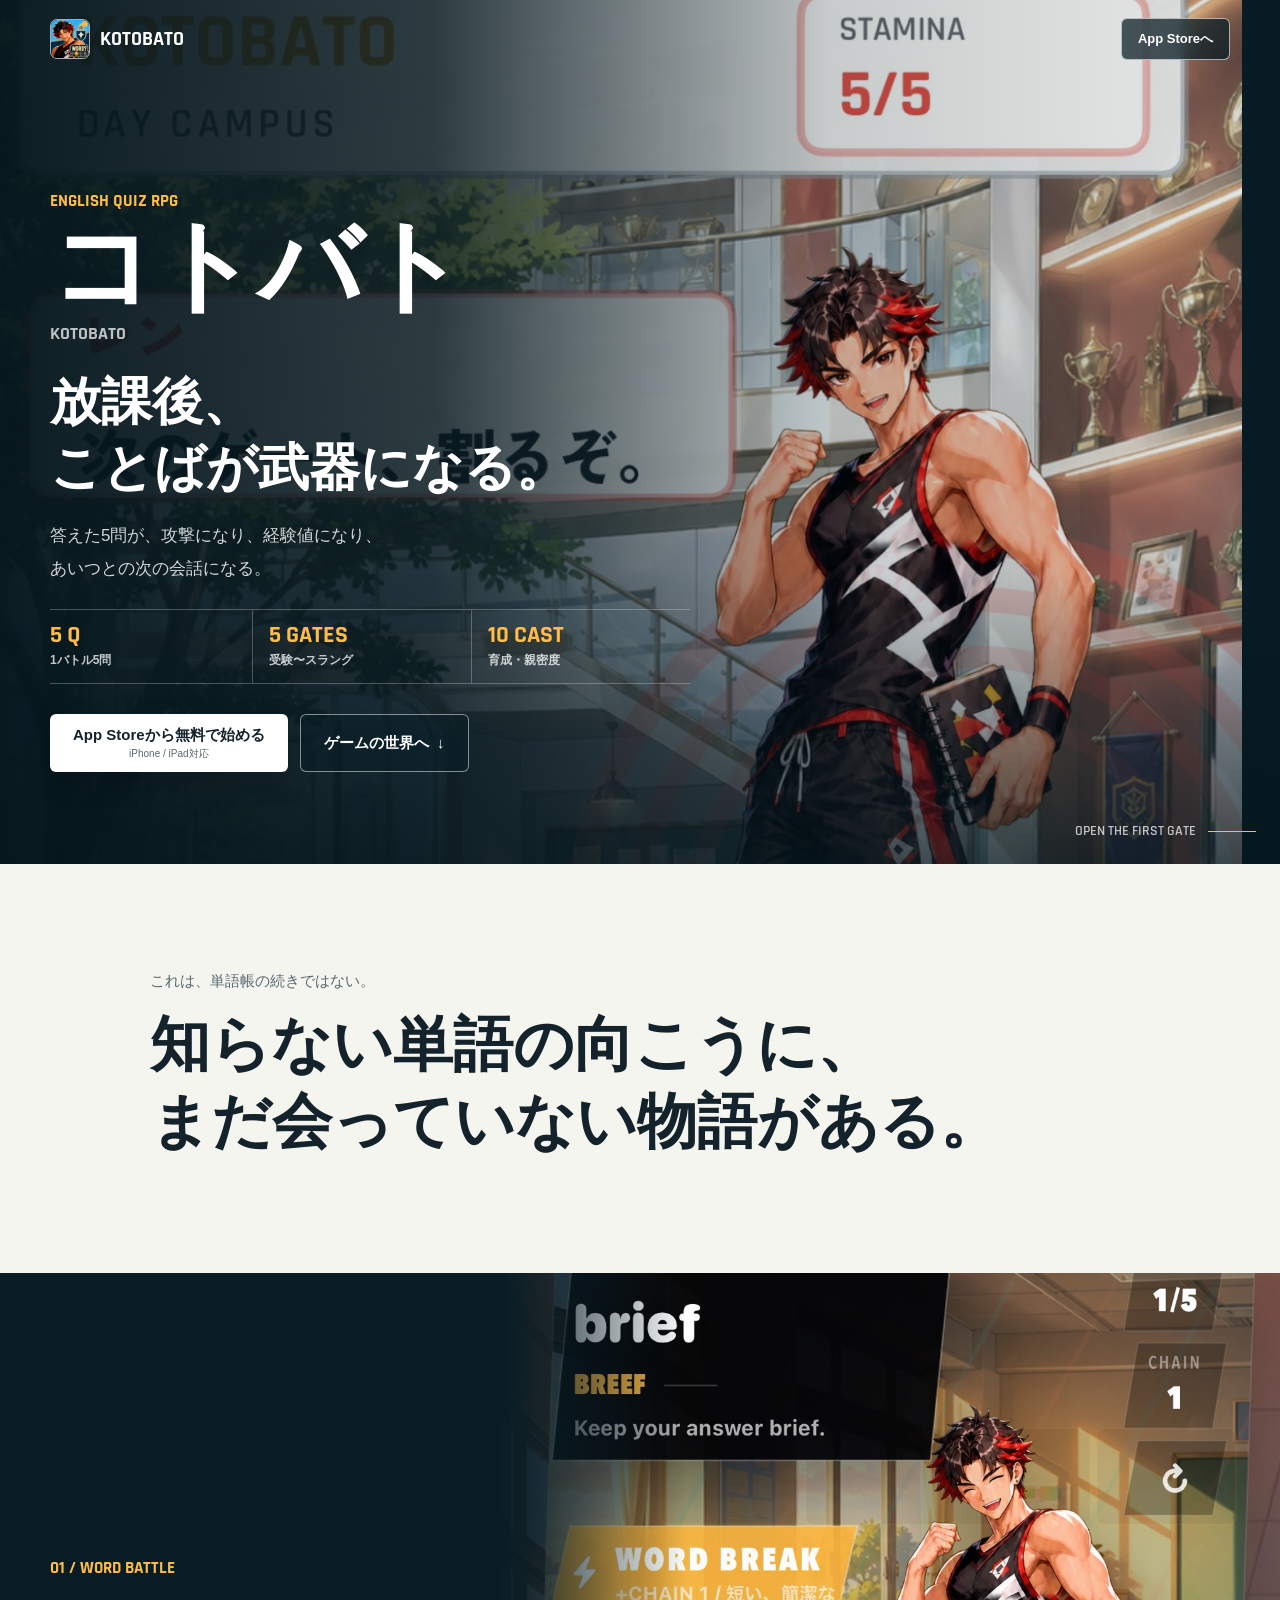
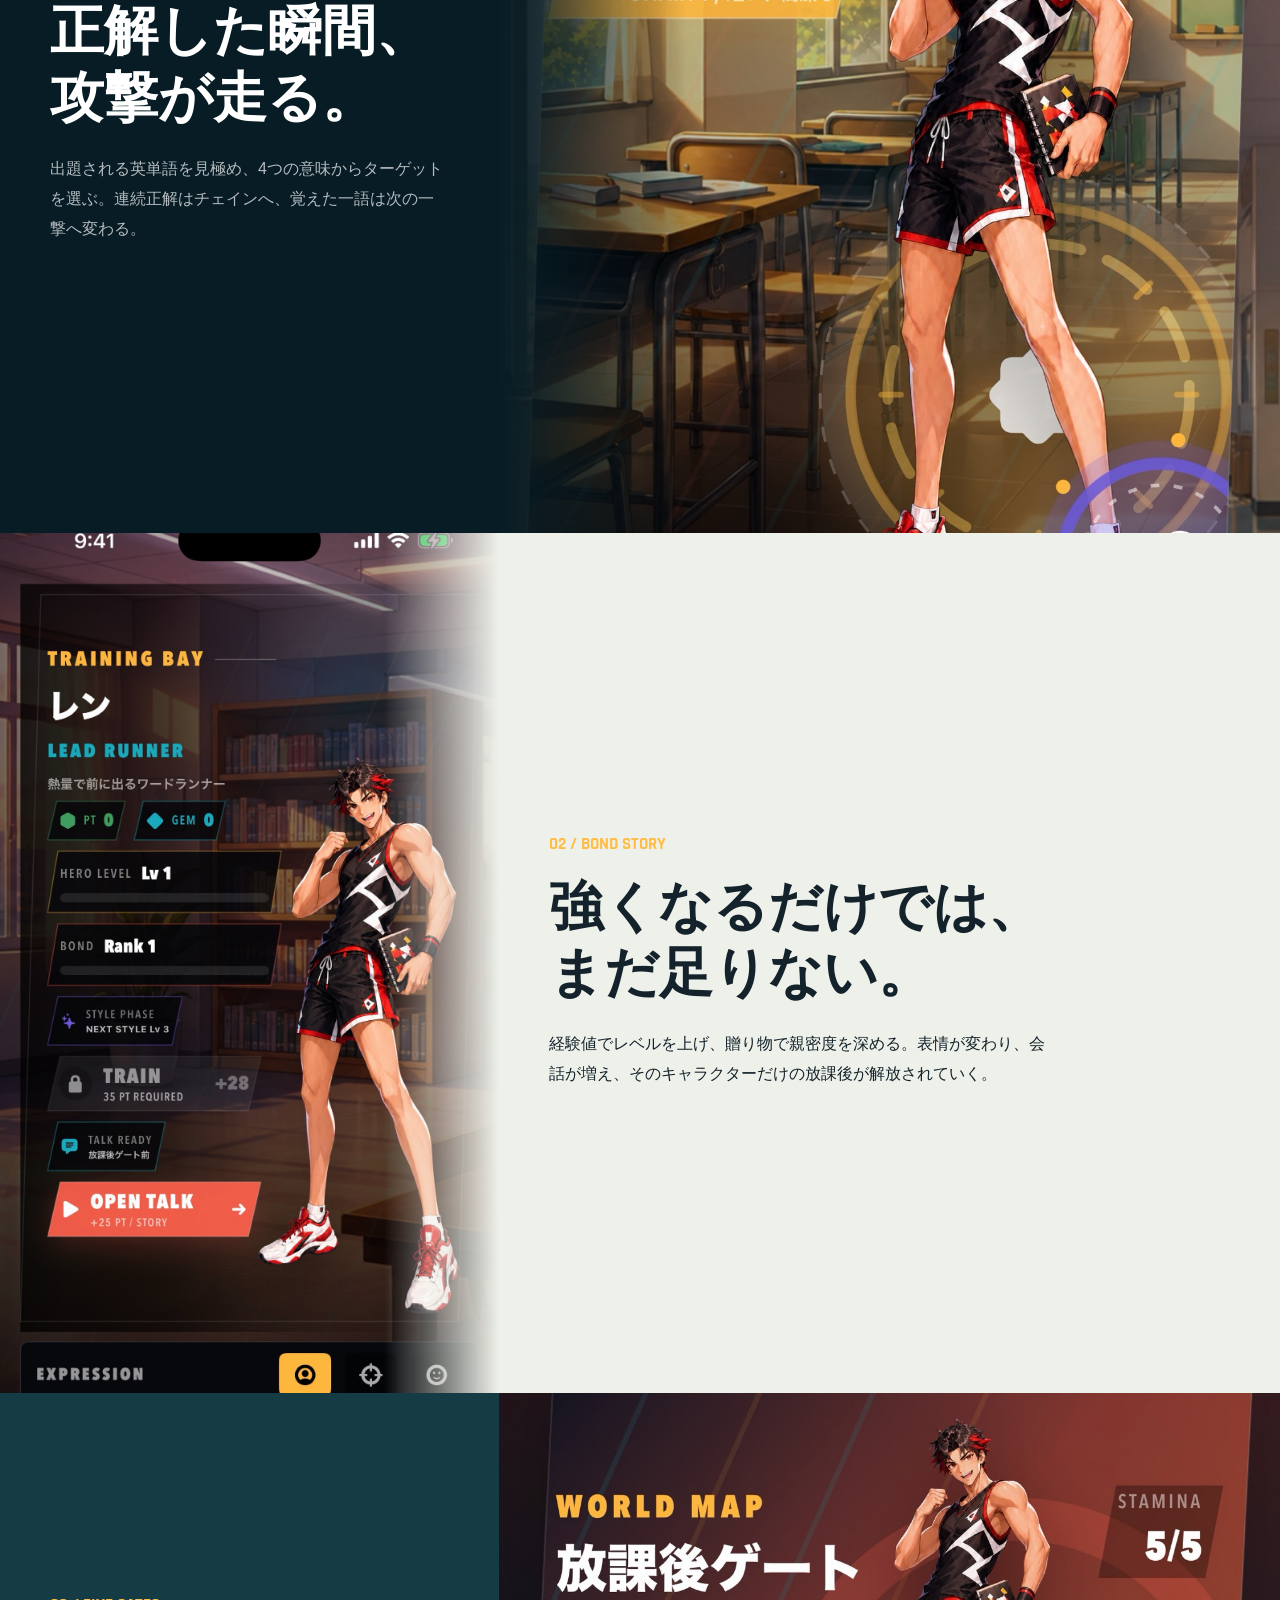
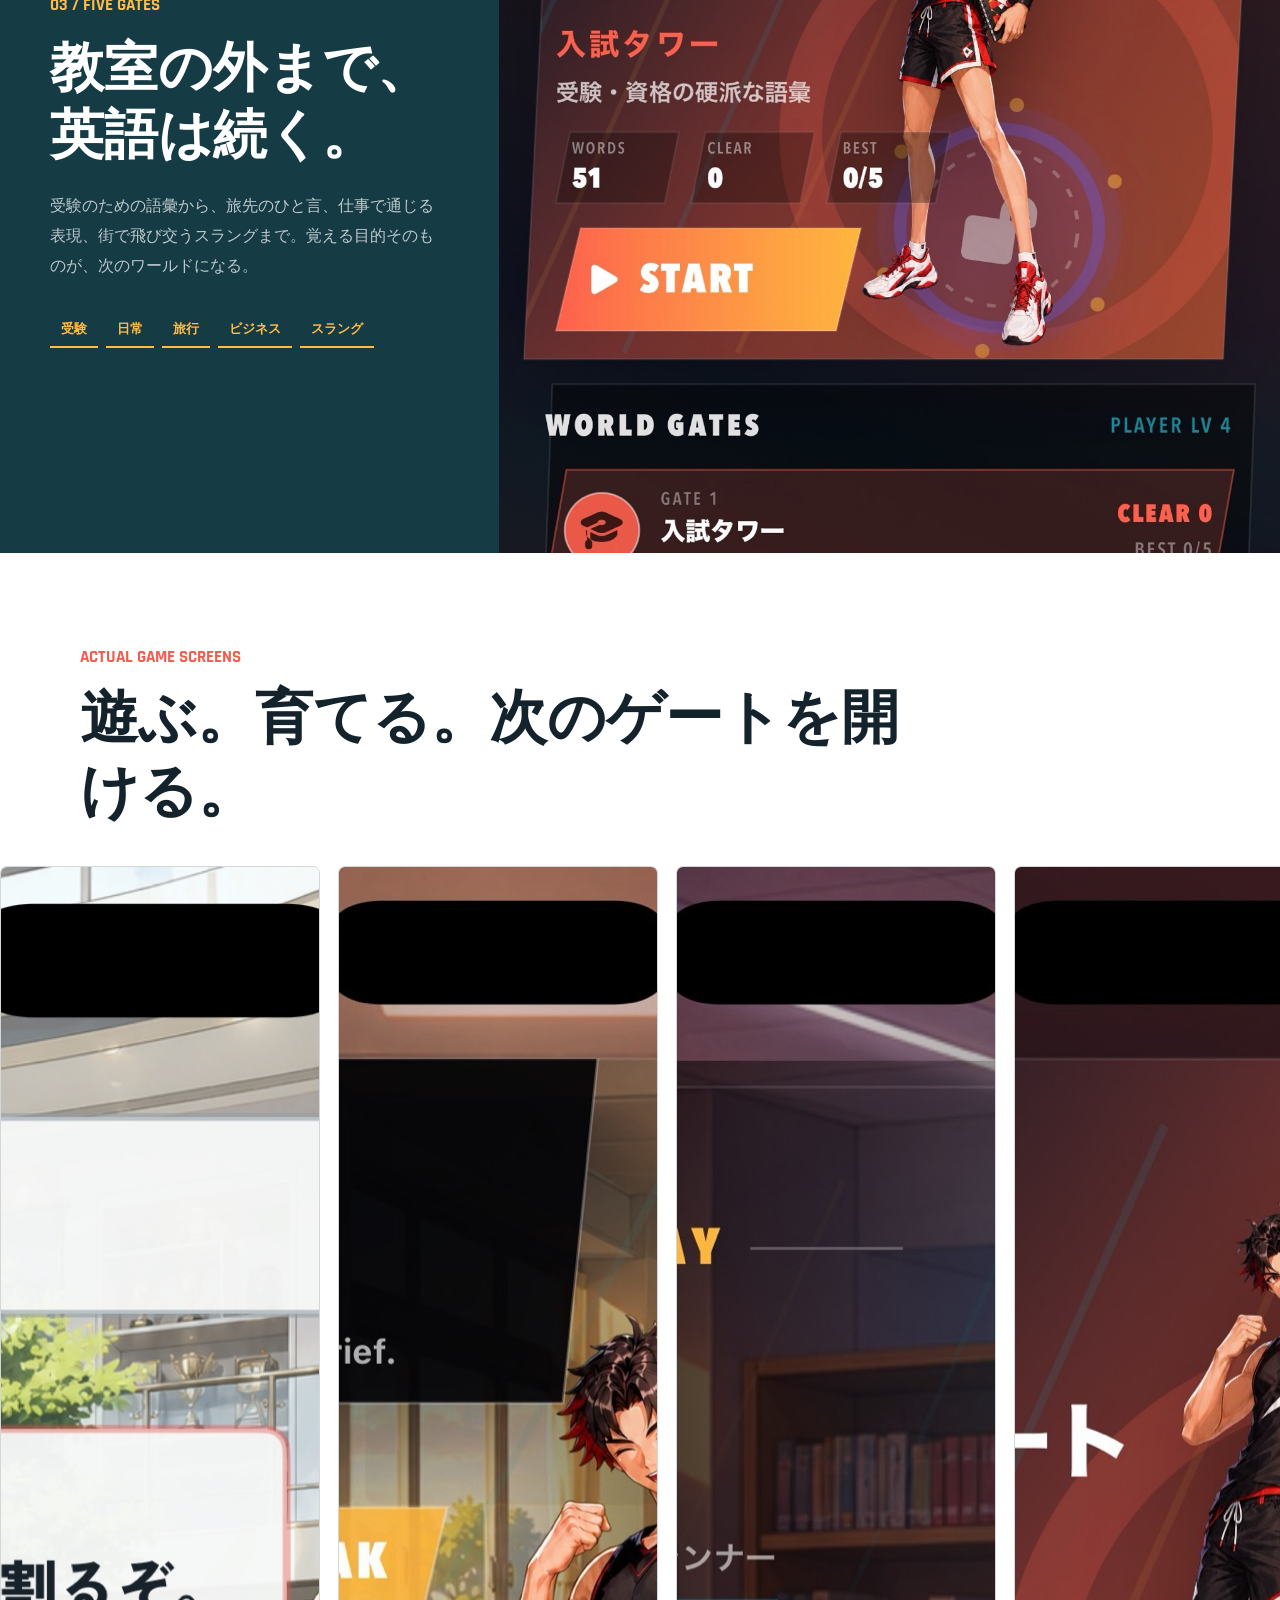
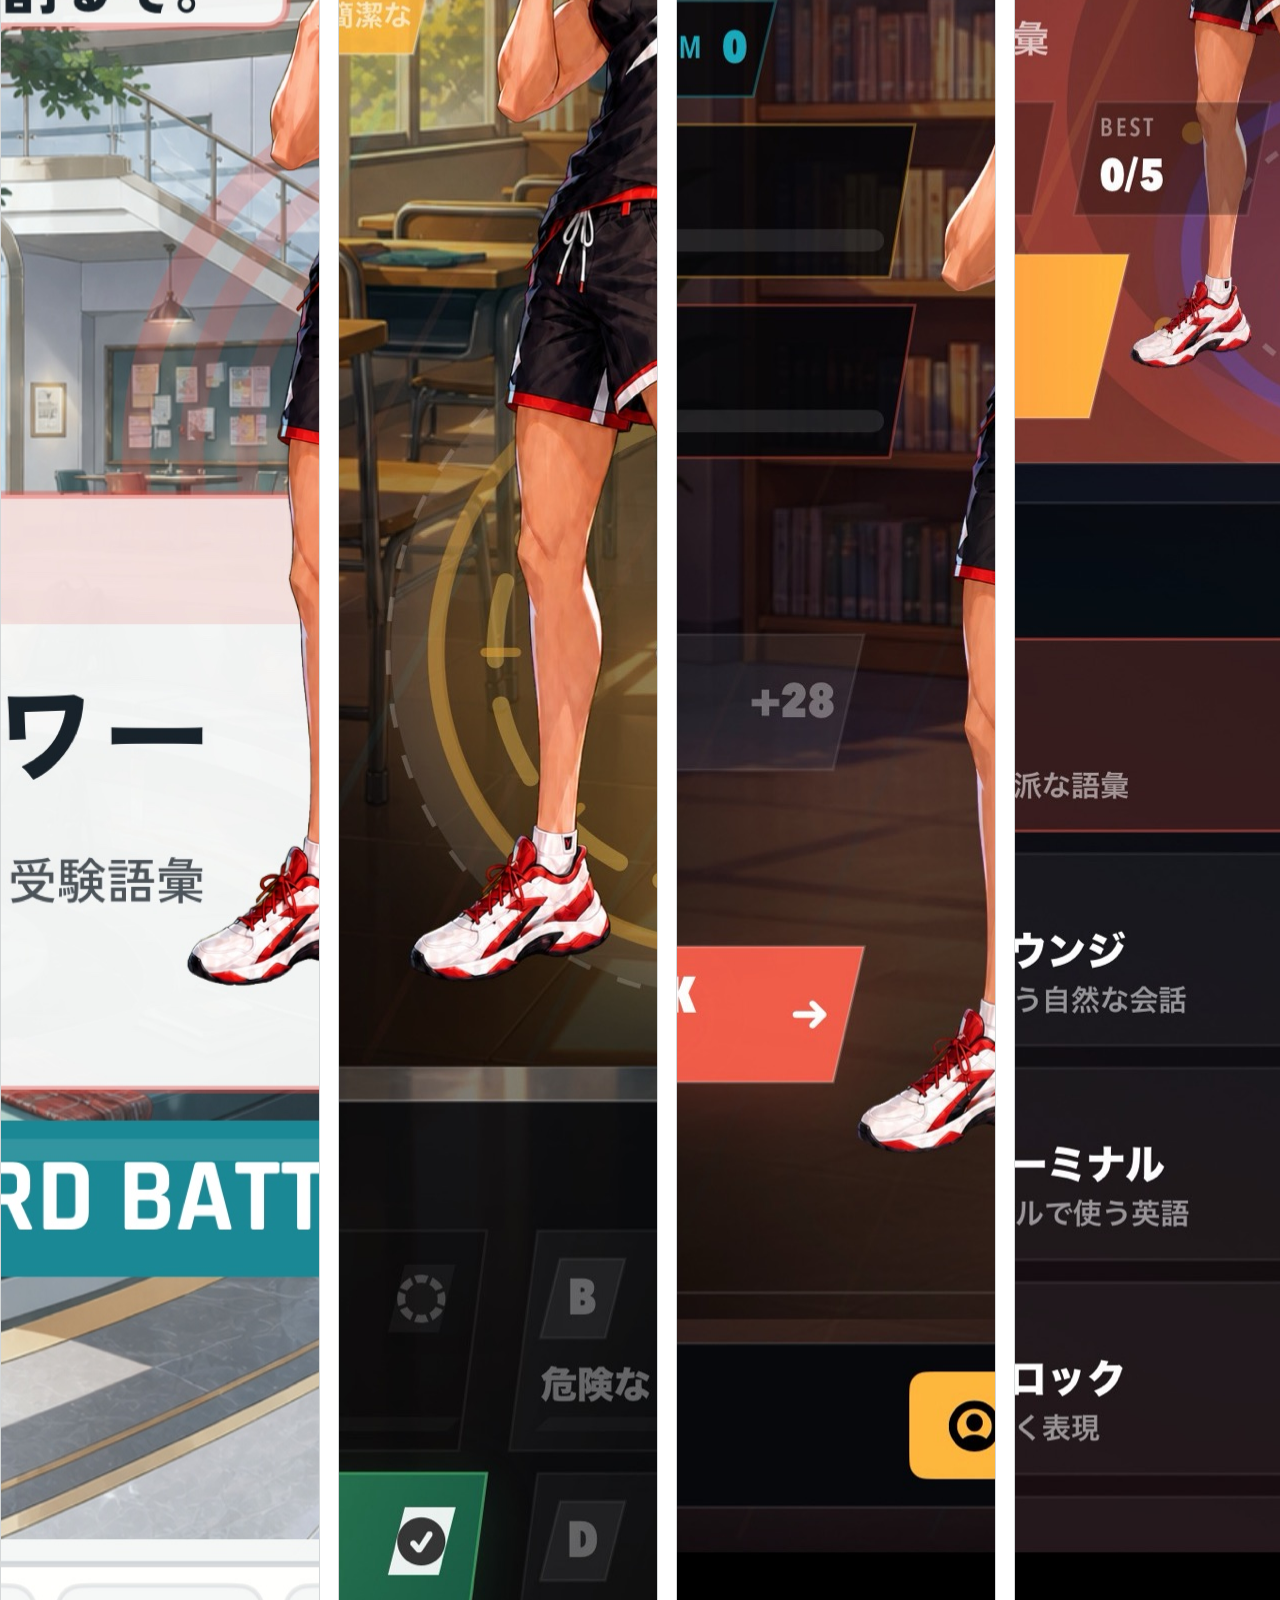
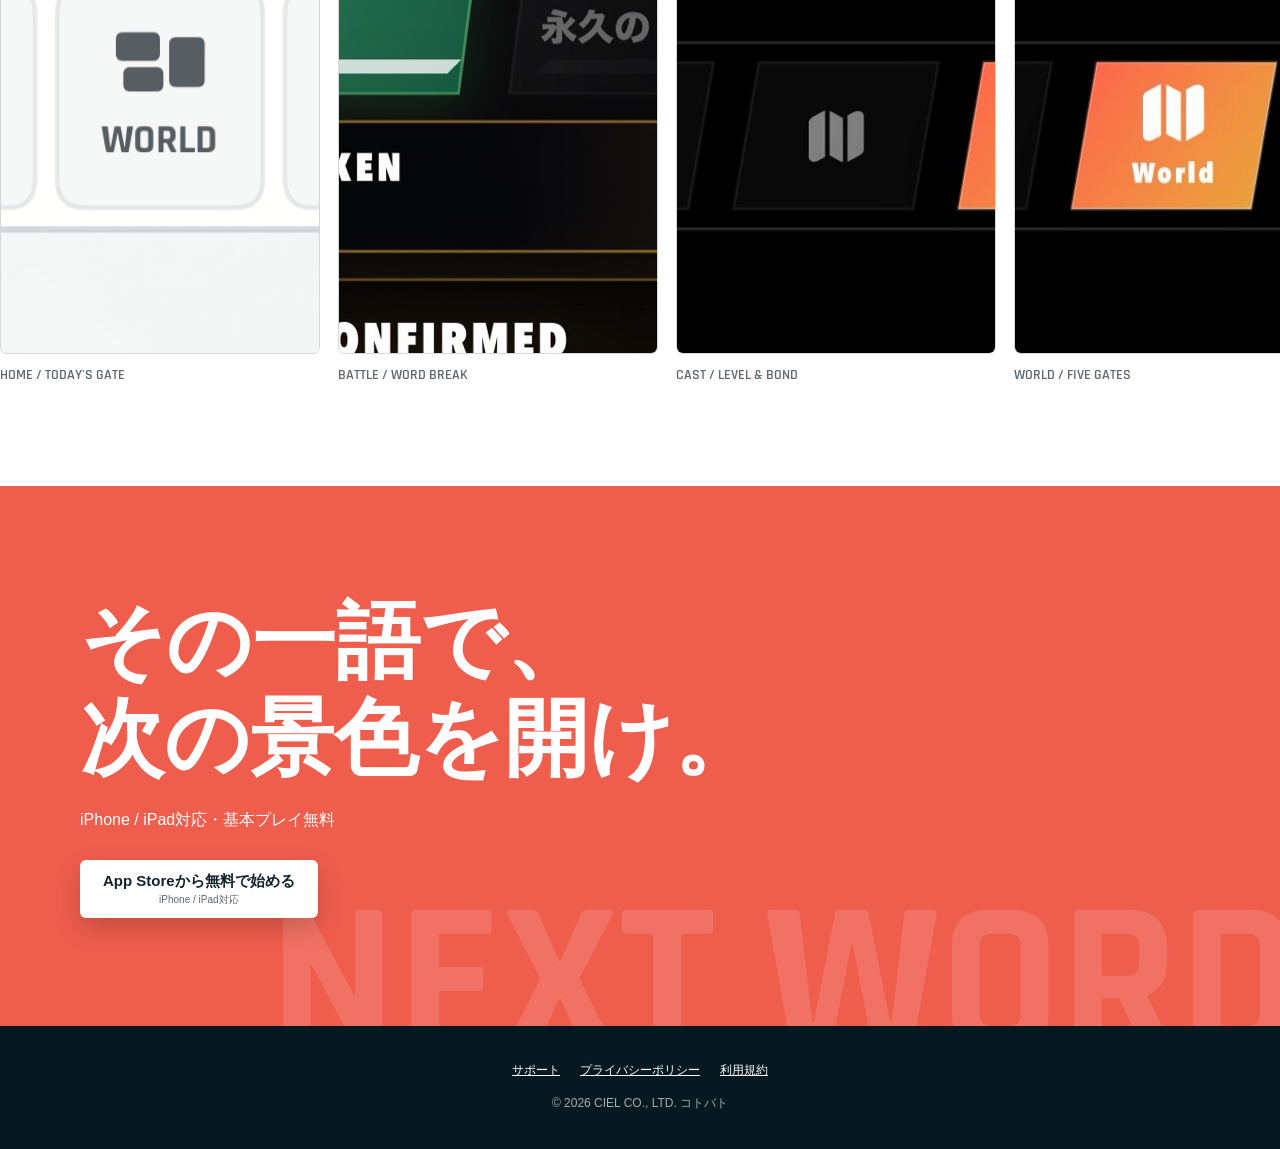
==== commit 626d7395: "Improve Kotobato acquisition landing page" ====
--- a/index.html
+++ b/index.html
@@ -3,25 +3,28 @@
 <head>
   <meta charset="utf-8">
   <meta name="viewport" content="width=device-width, initial-scale=1, viewport-fit=cover">
-  <title>Word-World: 英単語クイズRPG | 放課後、ことばが武器になる。</title>
-  <meta name="description" content="英単語の正解が攻撃になり、経験値になり、キャラクターとの次の物語になる。受験英語からスラングまで遊べる育成クイズRPG。">
+  <title>コトバト - 英単語クイズRPG | 放課後、ことばが武器になる。</title>
+  <meta name="description" content="大学受験、英会話、海外旅行、ビジネス英語、スラングを5問バトルで学ぶ育成クイズRPG。通学・通勤のスキマ時間や勉強の息抜きにも遊べます。">
   <meta name="theme-color" content="#112f3a">
   <meta name="robots" content="index,follow,max-image-preview:large">
+  <meta name="apple-mobile-web-app-title" content="コトバト">
   <meta name="apple-itunes-app" content="app-id=6798476120, app-argument=https://apps.apple.com/app/apple-store/id6798476120?pt=128977846&amp;ct=launch_lp&amp;mt=8">
   <link rel="canonical" href="https://navi-ray.github.io/word-world-preview-download/">
+  <link rel="preload" as="image" href="assets/01-home.jpg" fetchpriority="high">
   <meta property="og:type" content="website">
   <meta property="og:locale" content="ja_JP">
-  <meta property="og:title" content="Word-World: 英単語クイズRPG | 放課後、ことばが武器になる。">
+  <meta property="og:site_name" content="コトバト">
+  <meta property="og:title" content="コトバト - 英単語クイズRPG | 放課後、ことばが武器になる。">
   <meta property="og:description" content="答えた5問が、攻撃になり、経験値になり、あいつとの次の会話になる。">
   <meta property="og:url" content="https://navi-ray.github.io/word-world-preview-download/">
-  <meta property="og:image" content="https://navi-ray.github.io/word-world-preview-download/assets/og-word-world.jpg?v=3">
-  <meta property="og:image:alt" content="英単語クイズRPG Word-World">
+  <meta property="og:image" content="https://navi-ray.github.io/word-world-preview-download/assets/og-word-world.jpg?v=4">
+  <meta property="og:image:alt" content="英単語クイズRPG コトバト">
   <meta property="og:image:width" content="1200">
   <meta property="og:image:height" content="630">
   <meta name="twitter:card" content="summary_large_image">
-  <meta name="twitter:title" content="Word-World: 英単語クイズRPG | 放課後、ことばが武器になる。">
+  <meta name="twitter:title" content="コトバト - 英単語クイズRPG | 放課後、ことばが武器になる。">
   <meta name="twitter:description" content="英単語で戦い、キャラクターと物語を進める育成クイズRPG。">
-  <meta name="twitter:image" content="https://navi-ray.github.io/word-world-preview-download/assets/og-word-world.jpg?v=3">
+  <meta name="twitter:image" content="https://navi-ray.github.io/word-world-preview-download/assets/og-word-world.jpg?v=4">
   <style>
     @font-face {
       font-family: "WW Display";
@@ -33,18 +36,6 @@
       font-family: "WW Display";
       src: url("assets/fonts/Rajdhani-SemiBold.ttf") format("truetype");
       font-weight: 600;
-      font-display: swap;
-    }
-    @font-face {
-      font-family: "WW Japanese";
-      src: url("assets/fonts/ZenKakuGothicNew-Black.ttf") format("truetype");
-      font-weight: 900;
-      font-display: swap;
-    }
-    @font-face {
-      font-family: "WW Japanese";
-      src: url("assets/fonts/ZenKakuGothicNew-Medium.ttf") format("truetype");
-      font-weight: 500;
       font-display: swap;
     }
     :root {
@@ -68,7 +59,7 @@
       overflow-x: hidden;
       background: var(--paper);
       color: var(--ink);
-      font-family: "WW Japanese", -apple-system, BlinkMacSystemFont, "Hiragino Sans", sans-serif;
+      font-family: -apple-system, BlinkMacSystemFont, "Hiragino Sans", "Yu Gothic UI", sans-serif;
       letter-spacing: 0;
     }
     a { color: inherit; }
@@ -155,7 +146,14 @@
     }
     h1 {
       margin: 9px 0 0;
-      font: 700 clamp(68px, 8vw, 118px)/.82 "WW Display", sans-serif;
+      font-size: clamp(68px, 8vw, 116px);
+      line-height: .92;
+      font-weight: 900;
+    }
+    .brand-reading {
+      margin: 12px 0 0;
+      color: rgba(255,255,255,.72);
+      font: 700 18px/1 "WW Display", sans-serif;
     }
     .hero-line {
       margin: 26px 0 0;
@@ -171,6 +169,33 @@
       font-size: 17px;
       line-height: 1.9;
       font-weight: 500;
+    }
+    .hero-proof {
+      display: flex;
+      align-items: stretch;
+      max-width: 640px;
+      margin-top: 24px;
+      border-block: 1px solid rgba(255,255,255,.26);
+    }
+    .hero-proof-item {
+      flex: 1;
+      min-width: 0;
+      padding: 13px 16px 14px;
+    }
+    .hero-proof-item:first-child { padding-left: 0; }
+    .hero-proof-item + .hero-proof-item { border-left: 1px solid rgba(255,255,255,.26); }
+    .hero-proof strong {
+      display: block;
+      color: var(--amber);
+      font: 700 24px/1 "WW Display", sans-serif;
+    }
+    .hero-proof span {
+      display: block;
+      margin-top: 5px;
+      color: rgba(255,255,255,.76);
+      font-size: 12px;
+      font-weight: 900;
+      white-space: nowrap;
     }
     .actions {
       display: flex;
@@ -190,7 +215,18 @@
       font-size: 15px;
       font-weight: 900;
     }
-    .store-button { background: var(--white); color: var(--ink); }
+    .store-button {
+      flex-direction: column;
+      gap: 2px;
+      background: var(--white);
+      color: var(--ink);
+      box-shadow: 0 10px 26px rgba(0,0,0,.18);
+    }
+    .store-button small {
+      color: #5b6870;
+      font-size: 10px;
+      font-weight: 500;
+    }
     .story-link { border: 1px solid rgba(255,255,255,.5); background: rgba(7,28,37,.5); }
     .next-scene {
       position: absolute;
@@ -353,7 +389,7 @@
     .screen-rail figcaption {
       padding-top: 12px;
       color: #5b6870;
-      font: 600 14px/1.4 "WW Display", "WW Japanese", sans-serif;
+      font: 600 14px/1.4 "WW Display", -apple-system, BlinkMacSystemFont, "Hiragino Sans", sans-serif;
     }
     .final-cta {
       position: relative;
@@ -436,11 +472,17 @@
       }
       .hero-content {
         width: calc(100% - 32px);
-        padding: 360px 0 46px;
+        padding: 300px 0 46px;
       }
-      h1 { font-size: 66px; }
-      .hero-line { max-width: 350px; margin-top: 17px; font-size: 32px; }
+      h1 { font-size: 62px; }
+      .brand-reading { margin-top: 8px; font-size: 15px; }
+      .hero-line { max-width: 350px; margin-top: 18px; font-size: 31px; }
       .hero-copy { max-width: 340px; margin-top: 14px; font-size: 14px; line-height: 1.75; }
+      .hero-proof { margin-top: 18px; }
+      .hero-proof-item { padding: 11px 9px 12px; }
+      .hero-proof-item:first-child { padding-left: 0; }
+      .hero-proof strong { font-size: 20px; }
+      .hero-proof span { font-size: 11px; }
       .actions { display: grid; grid-template-columns: 1fr; margin-top: 20px; }
       .store-button, .story-link { width: 100%; }
       .story-link { display: none; }
@@ -492,13 +534,22 @@
         text-decoration: none;
         font-size: 14px;
         font-weight: 900;
+        opacity: 0;
+        pointer-events: none;
+        transform: translateY(18px);
+        transition: opacity .24s ease, transform .24s ease;
+      }
+      .mobile-download.is-visible {
+        opacity: 1;
+        pointer-events: auto;
+        transform: none;
       }
       footer { padding-bottom: calc(98px + env(safe-area-inset-bottom)); }
     }
     @media (max-width: 390px) {
-      .hero-content { padding-top: 320px; }
-      h1 { font-size: 58px; }
-      .hero-line { font-size: 29px; }
+      .hero-content { padding-top: 250px; }
+      h1 { font-size: 54px; }
+      .hero-line { font-size: 28px; }
       .declaration h2, .chapter h2 { font-size: 35px; }
     }
     @media (prefers-reduced-motion: reduce) {
@@ -511,10 +562,10 @@
   {
     "@context": "https://schema.org",
     "@type": "SoftwareApplication",
-    "name": "Word-World: 英単語クイズRPG",
+    "name": "コトバト - 英単語クイズRPG",
     "operatingSystem": "iOS 16.0 or later",
     "applicationCategory": "GameApplication",
-    "description": "英単語の正解が攻撃と育成につながるクイズRPG。",
+    "description": "大学受験、英会話、海外旅行、ビジネス英語、スラングを5問バトルで学ぶ育成クイズRPG。",
     "image": "https://navi-ray.github.io/word-world-preview-download/assets/AppIcon-1024.png",
     "url": "https://apps.apple.com/app/apple-store/id6798476120?pt=128977846&ct=launch_lp&mt=8",
     "offers": { "@type": "Offer", "price": "0", "priceCurrency": "JPY" }
@@ -523,24 +574,30 @@
 </head>
 <body>
   <header class="site-header">
-    <a class="brand" href="#top" aria-label="Word-World 英単語クイズRPG トップへ">
-      <img src="assets/AppIcon-1024.png" alt="">
-      <span>WORD-WORLD</span>
+    <a class="brand" href="#top" aria-label="コトバト 英単語クイズRPG トップへ">
+      <img src="assets/AppIcon-96.png" width="96" height="96" alt="">
+      <span>KOTOBATO</span>
     </a>
-    <a class="header-link" href="https://apps.apple.com/app/apple-store/id6798476120?pt=128977846&amp;ct=header_lp&amp;mt=8">App Storeへ</a>
+    <a class="header-link" href="https://apps.apple.com/app/apple-store/id6798476120?pt=128977846&amp;ct=launch_lp&amp;mt=8">App Storeへ</a>
   </header>
 
   <main id="top">
     <section class="hero">
-      <img class="hero-image" src="assets/01-home.png" alt="英単語クイズRPG Word-Worldの放課後ホーム画面">
+      <img class="hero-image" src="assets/01-home.jpg" width="1242" height="2688" alt="英単語クイズRPG コトバトの放課後ホーム画面" fetchpriority="high">
       <div class="hero-shade"></div>
       <div class="hero-content">
         <p class="eyebrow">ENGLISH QUIZ RPG</p>
-        <h1>WORD-WORLD</h1>
+        <h1>コトバト</h1>
+        <p class="brand-reading">KOTOBATO</p>
         <p class="hero-line">放課後、<br>ことばが武器になる。</p>
         <p class="hero-copy">答えた5問が、攻撃になり、経験値になり、<br>あいつとの次の会話になる。</p>
+        <div class="hero-proof" aria-label="ゲームの特徴">
+          <div class="hero-proof-item"><strong>5 Q</strong><span>1バトル5問</span></div>
+          <div class="hero-proof-item"><strong>5 GATES</strong><span>受験〜スラング</span></div>
+          <div class="hero-proof-item"><strong>10 CAST</strong><span>育成・親密度</span></div>
+        </div>
         <div class="actions">
-          <a class="store-button" href="https://apps.apple.com/app/apple-store/id6798476120?pt=128977846&amp;ct=hero_lp&amp;mt=8">App Storeで無料ダウンロード&nbsp; →</a>
+          <a class="store-button" id="hero-store-cta" href="https://apps.apple.com/app/apple-store/id6798476120?pt=128977846&amp;ct=launch_lp&amp;mt=8"><span>App Storeから無料で始める</span><small>iPhone / iPad対応</small></a>
           <a class="story-link" href="#story">ゲームの世界へ&nbsp; ↓</a>
         </div>
       </div>
@@ -561,7 +618,7 @@
         <p>出題される英単語を見極め、4つの意味からターゲットを選ぶ。連続正解はチェインへ、覚えた一語は次の一撃へ変わる。</p>
       </div>
       <figure class="chapter-visual">
-        <img src="assets/02-battle.png" alt="正解した英単語が攻撃に変わるクイズバトル画面" loading="lazy">
+        <img src="assets/02-battle.jpg" width="1242" height="2688" alt="正解した英単語が攻撃に変わるクイズバトル画面" loading="lazy" decoding="async">
       </figure>
     </section>
 
@@ -572,7 +629,7 @@
         <p>経験値でレベルを上げ、贈り物で親密度を深める。表情が変わり、会話が増え、そのキャラクターだけの放課後が解放されていく。</p>
       </div>
       <figure class="chapter-visual">
-        <img src="assets/03-character.png" alt="レベルと親密度を育てて会話を解放するキャラクター画面" loading="lazy">
+        <img src="assets/03-character.jpg" width="1242" height="2688" alt="レベルと親密度を育てて会話を解放するキャラクター画面" loading="lazy" decoding="async">
       </figure>
     </section>
 
@@ -586,7 +643,7 @@
         </div>
       </div>
       <figure class="chapter-visual">
-        <img src="assets/04-world.png" alt="5つの英語カテゴリから挑戦先を選ぶワールド画面" loading="lazy">
+        <img src="assets/04-world.jpg" width="1242" height="2688" alt="5つの英語カテゴリから挑戦先を選ぶワールド画面" loading="lazy" decoding="async">
       </figure>
     </section>
 
@@ -595,13 +652,13 @@
         <p class="proof-label">ACTUAL GAME SCREENS</p>
         <h2>遊ぶ。育てる。次のゲートを開ける。</h2>
       </div>
-      <div class="screen-rail" aria-label="Word-Worldの実際のゲーム画面">
-        <figure><img src="assets/01-home.png" alt="ホーム画面" loading="lazy"><figcaption>HOME / TODAY'S GATE</figcaption></figure>
-        <figure><img src="assets/02-battle.png" alt="クイズバトル画面" loading="lazy"><figcaption>BATTLE / WORD BREAK</figcaption></figure>
-        <figure><img src="assets/03-character.png" alt="キャラクター育成画面" loading="lazy"><figcaption>CAST / LEVEL &amp; BOND</figcaption></figure>
-        <figure><img src="assets/04-world.png" alt="ワールド選択画面" loading="lazy"><figcaption>WORLD / FIVE GATES</figcaption></figure>
-        <figure><img src="assets/05-result.png" alt="バトル結果画面" loading="lazy"><figcaption>RESULT / XP &amp; REWARD</figcaption></figure>
-        <figure><img src="assets/06-premium.png" alt="買い切りパス画面" loading="lazy"><figcaption>PASS / PLAY YOUR WAY</figcaption></figure>
+      <div class="screen-rail" aria-label="コトバトの実際のゲーム画面">
+        <figure><img src="assets/01-home.jpg" width="1242" height="2688" alt="ホーム画面" loading="lazy" decoding="async"><figcaption>HOME / TODAY'S GATE</figcaption></figure>
+        <figure><img src="assets/02-battle.jpg" width="1242" height="2688" alt="クイズバトル画面" loading="lazy" decoding="async"><figcaption>BATTLE / WORD BREAK</figcaption></figure>
+        <figure><img src="assets/03-character.jpg" width="1242" height="2688" alt="キャラクター育成画面" loading="lazy" decoding="async"><figcaption>CAST / LEVEL &amp; BOND</figcaption></figure>
+        <figure><img src="assets/04-world.jpg" width="1242" height="2688" alt="ワールド選択画面" loading="lazy" decoding="async"><figcaption>WORLD / FIVE GATES</figcaption></figure>
+        <figure><img src="assets/05-result.jpg" width="1242" height="2688" alt="バトル結果画面" loading="lazy" decoding="async"><figcaption>RESULT / XP &amp; REWARD</figcaption></figure>
+        <figure><img src="assets/06-premium.jpg" width="1242" height="2688" alt="買い切りパス画面" loading="lazy" decoding="async"><figcaption>PASS / PLAY YOUR WAY</figcaption></figure>
       </div>
     </section>
 
@@ -609,7 +666,7 @@
       <div class="final-inner reveal">
         <h2>その一語で、<br>次の景色を開け。</h2>
         <p>iPhone / iPad対応・基本プレイ無料</p>
-        <a class="store-button" href="https://apps.apple.com/app/apple-store/id6798476120?pt=128977846&amp;ct=footer_lp&amp;mt=8">App Storeで無料ダウンロード&nbsp; →</a>
+        <a class="store-button" href="https://apps.apple.com/app/apple-store/id6798476120?pt=128977846&amp;ct=launch_lp&amp;mt=8"><span>App Storeから無料で始める</span><small>iPhone / iPad対応</small></a>
       </div>
     </section>
   </main>
@@ -620,10 +677,10 @@
       <a href="privacy.html">プライバシーポリシー</a>
       <a href="terms.html">利用規約</a>
     </nav>
-    <div>© 2026 CIEL CO., LTD. Word-World</div>
+    <div>© 2026 CIEL CO., LTD. コトバト</div>
   </footer>
 
-  <a class="mobile-download" href="https://apps.apple.com/app/apple-store/id6798476120?pt=128977846&amp;ct=sticky_lp&amp;mt=8">App Storeで無料ダウンロード&nbsp; →</a>
+  <a class="mobile-download" href="https://apps.apple.com/app/apple-store/id6798476120?pt=128977846&amp;ct=launch_lp&amp;mt=8">App Storeから無料で始める&nbsp; →</a>
   <script>
     const observer = new IntersectionObserver((entries) => {
       entries.forEach((entry) => {
@@ -634,6 +691,23 @@
       });
     }, { threshold: 0.18 });
     document.querySelectorAll(".reveal").forEach((element) => observer.observe(element));
+
+    const mobileDownload = document.querySelector(".mobile-download");
+    const storeCTAs = [...document.querySelectorAll(".store-button")];
+    if (storeCTAs.length && mobileDownload) {
+      const visibleStoreCTAs = new Set();
+      const downloadObserver = new IntersectionObserver((entries) => {
+        entries.forEach((entry) => {
+          if (entry.isIntersecting) {
+            visibleStoreCTAs.add(entry.target);
+          } else {
+            visibleStoreCTAs.delete(entry.target);
+          }
+        });
+        mobileDownload.classList.toggle("is-visible", visibleStoreCTAs.size === 0);
+      }, { threshold: 0.25 });
+      storeCTAs.forEach((cta) => downloadObserver.observe(cta));
+    }
   </script>
 </body>
 </html>
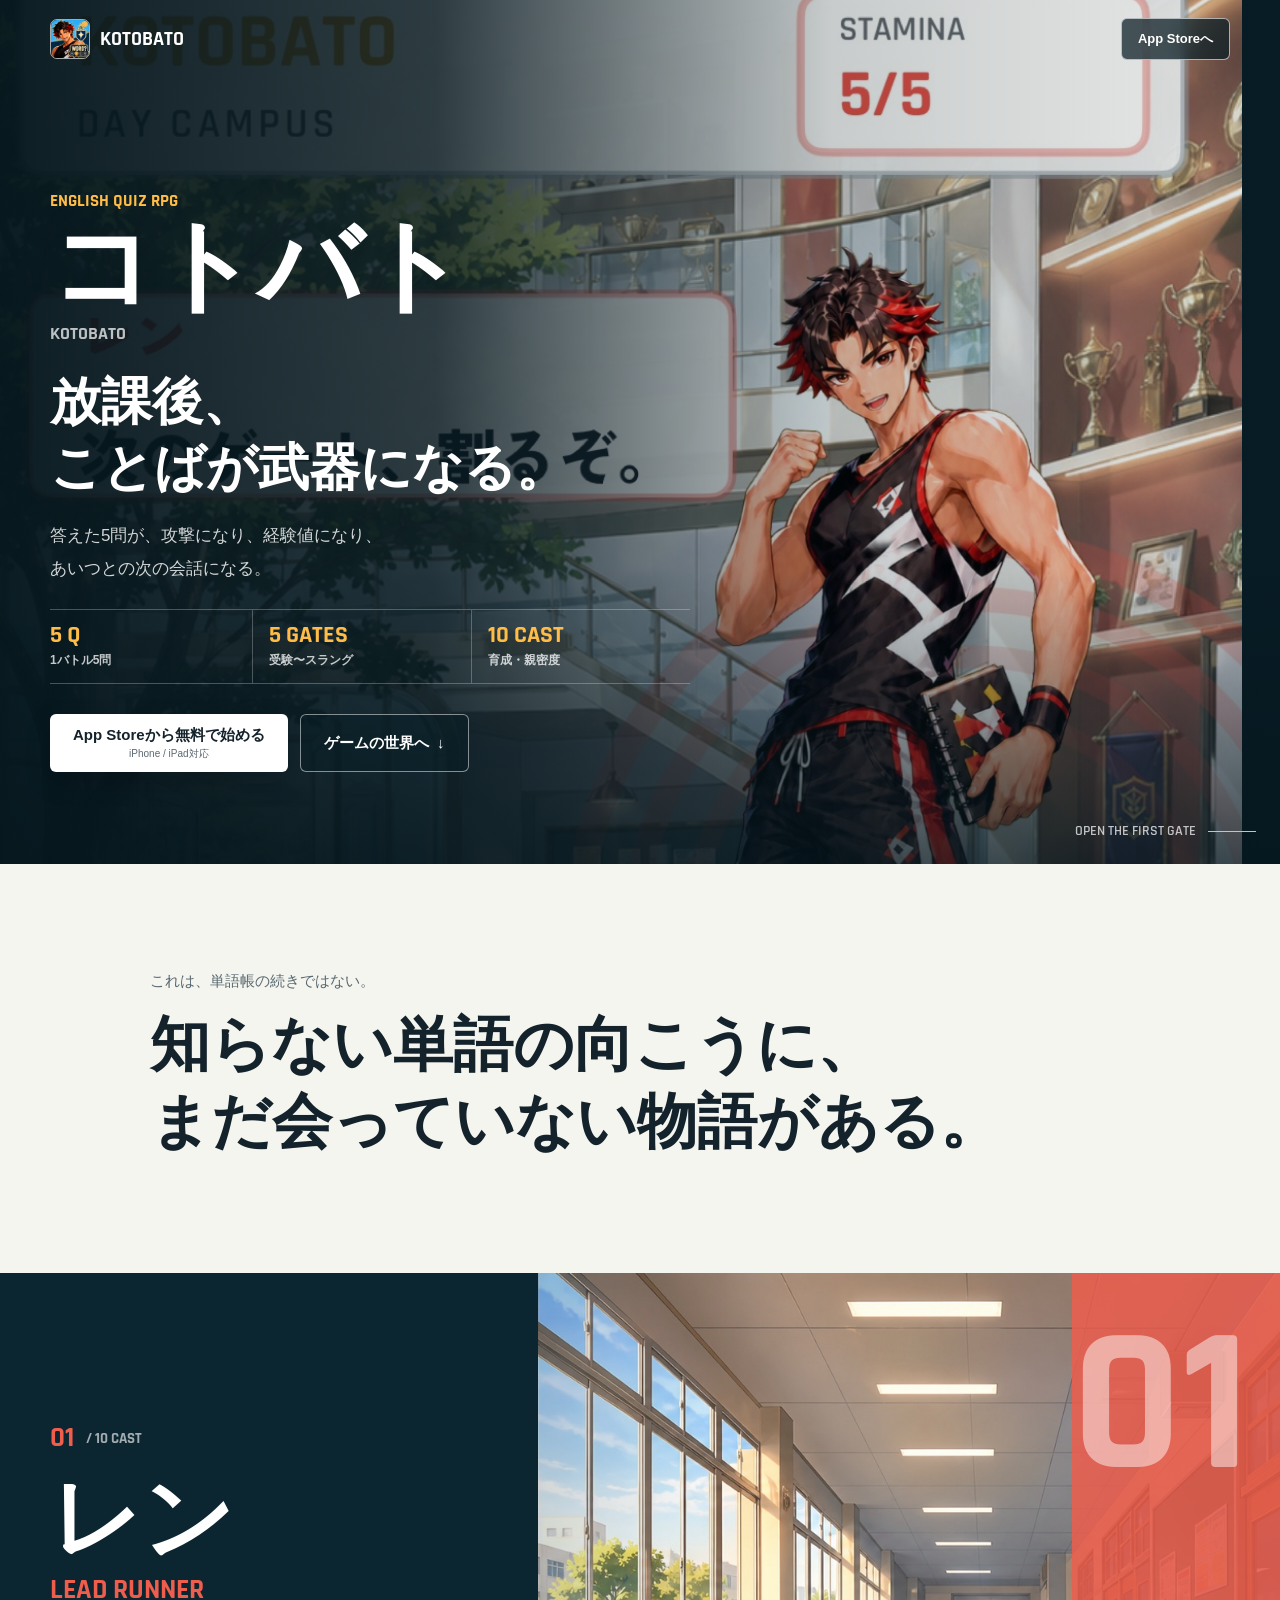
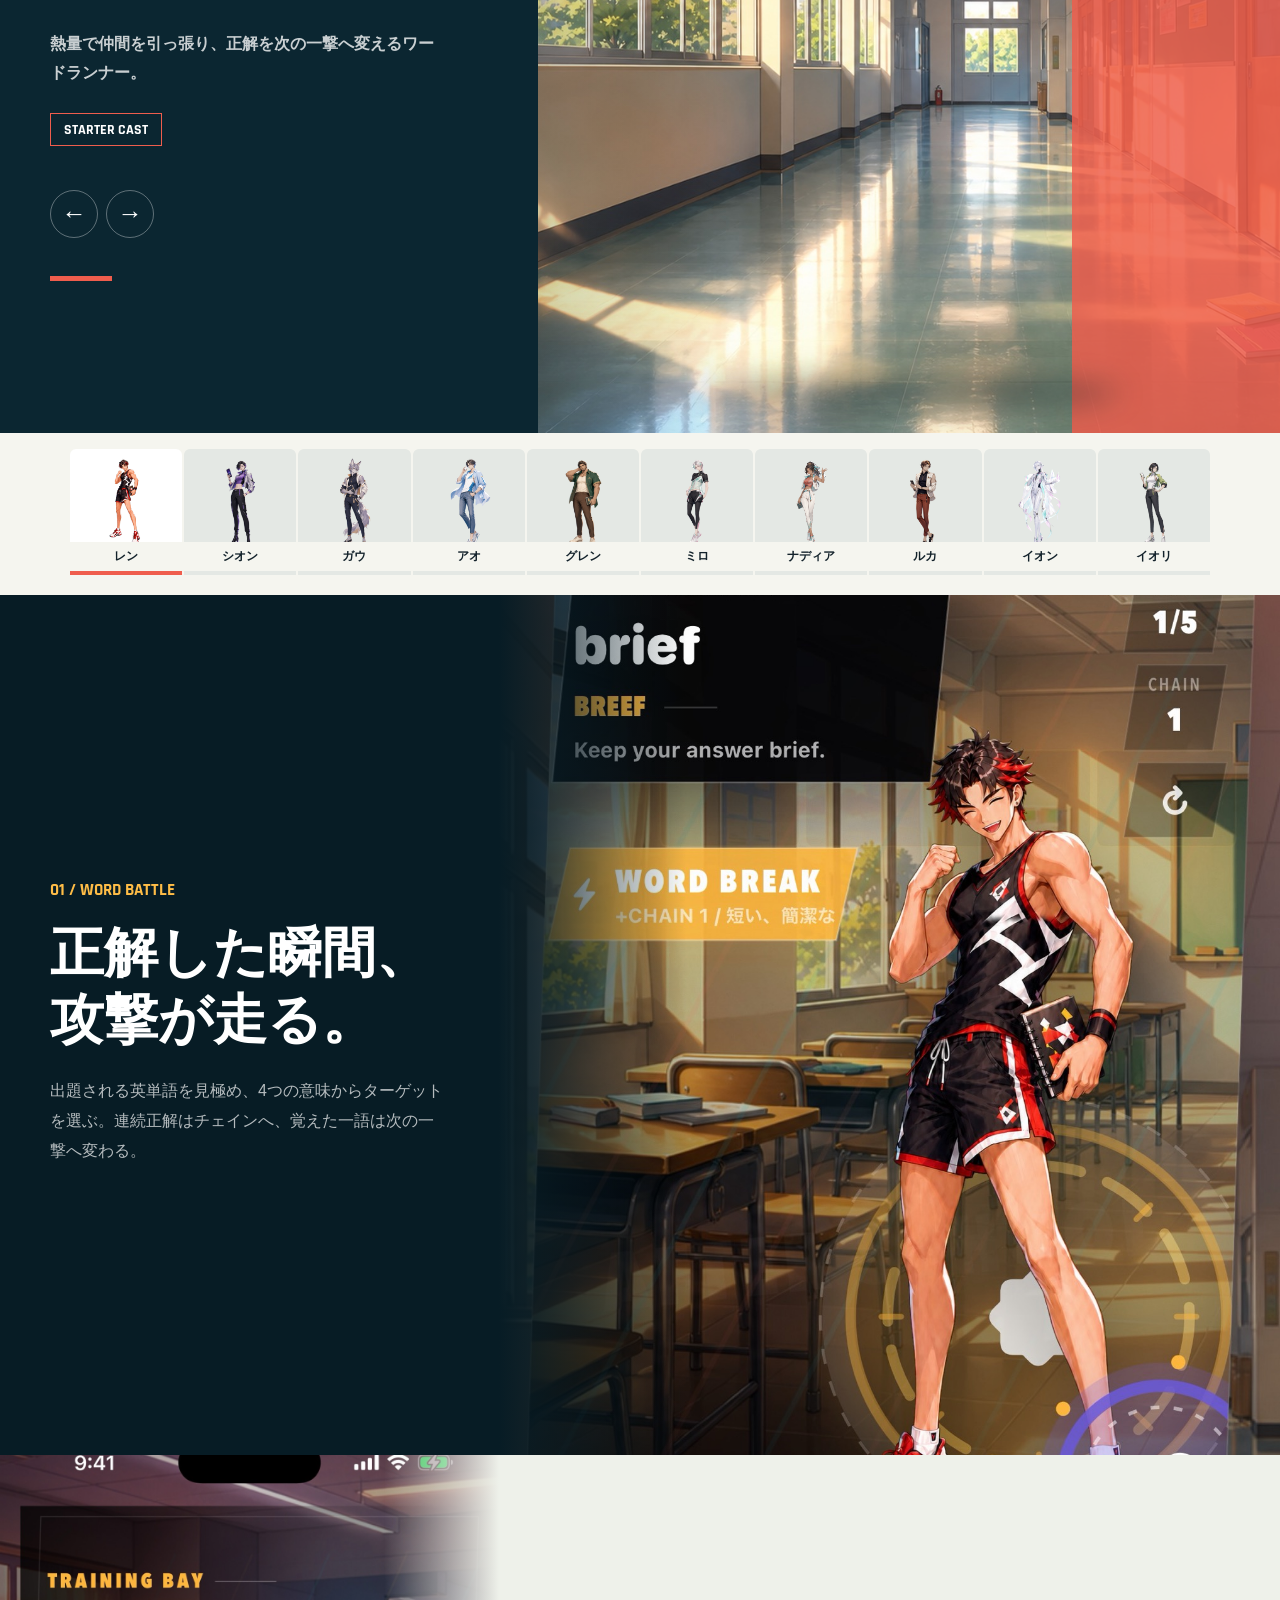
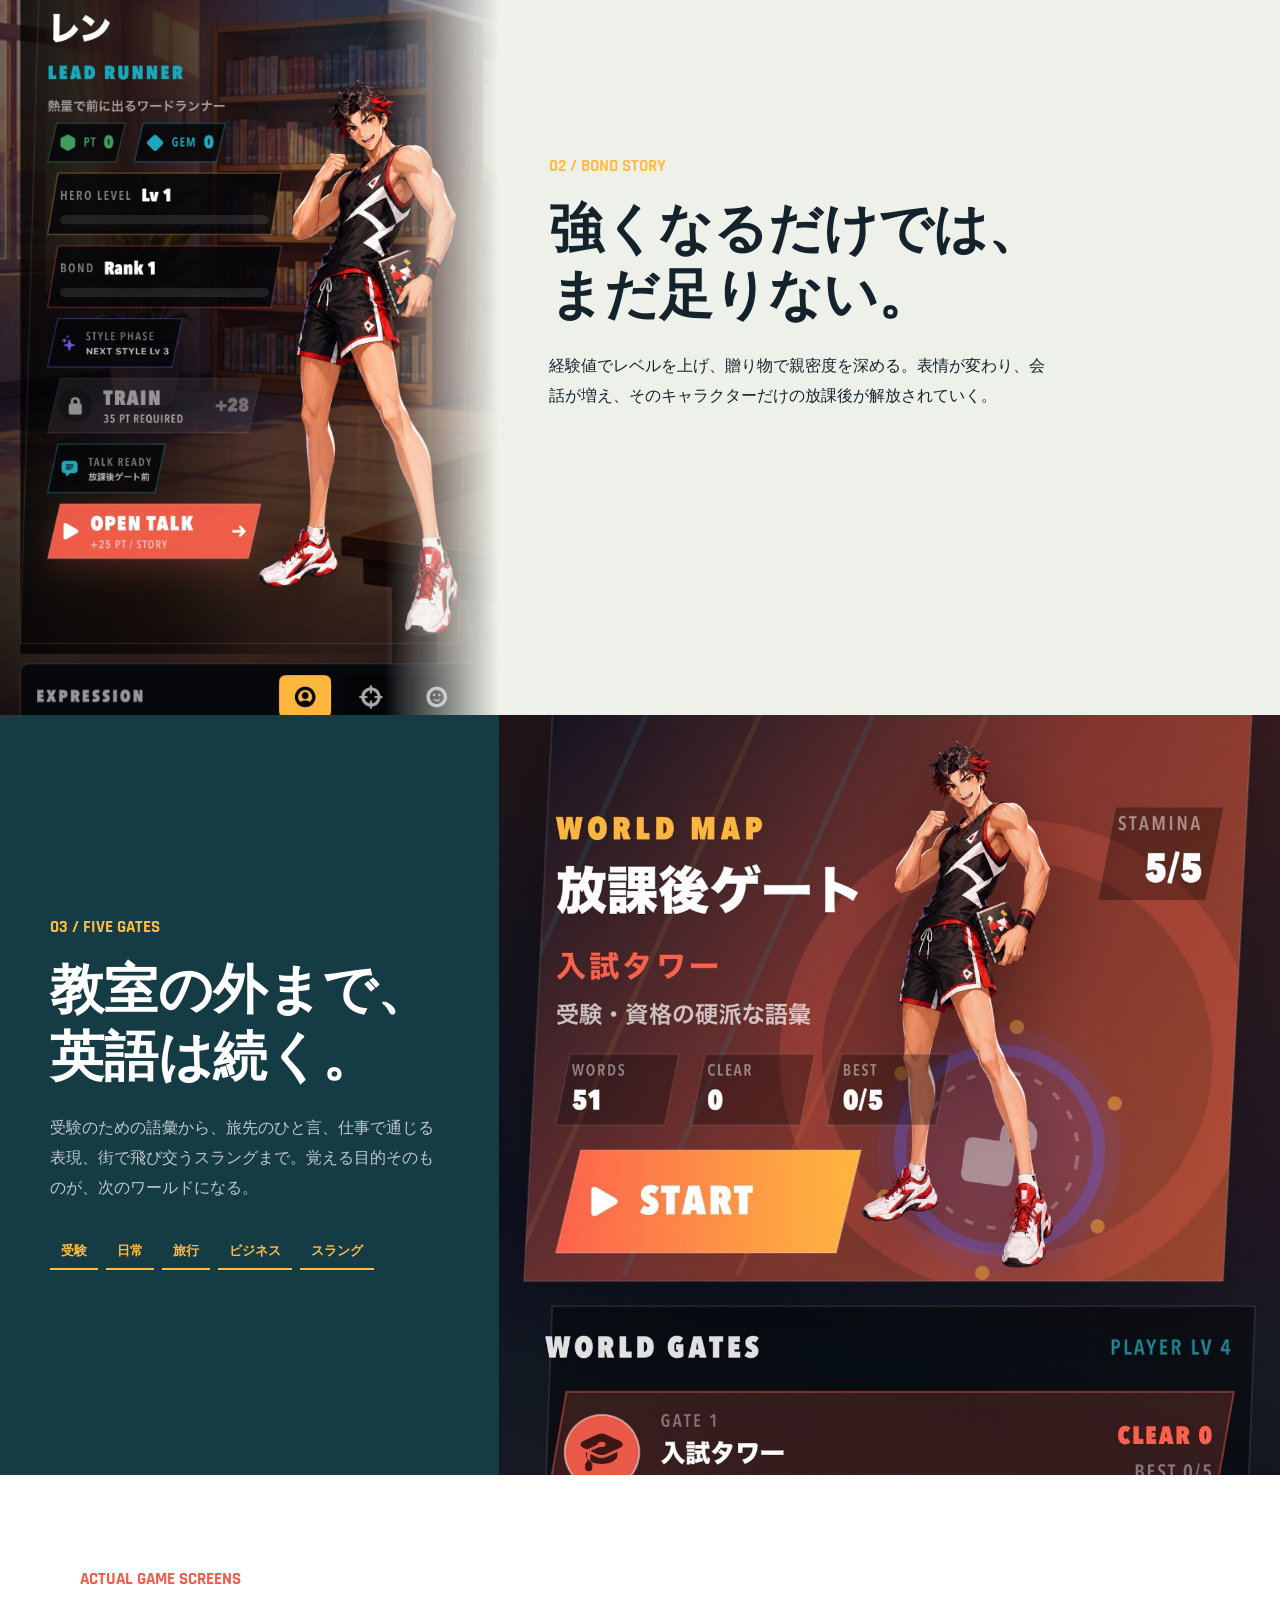
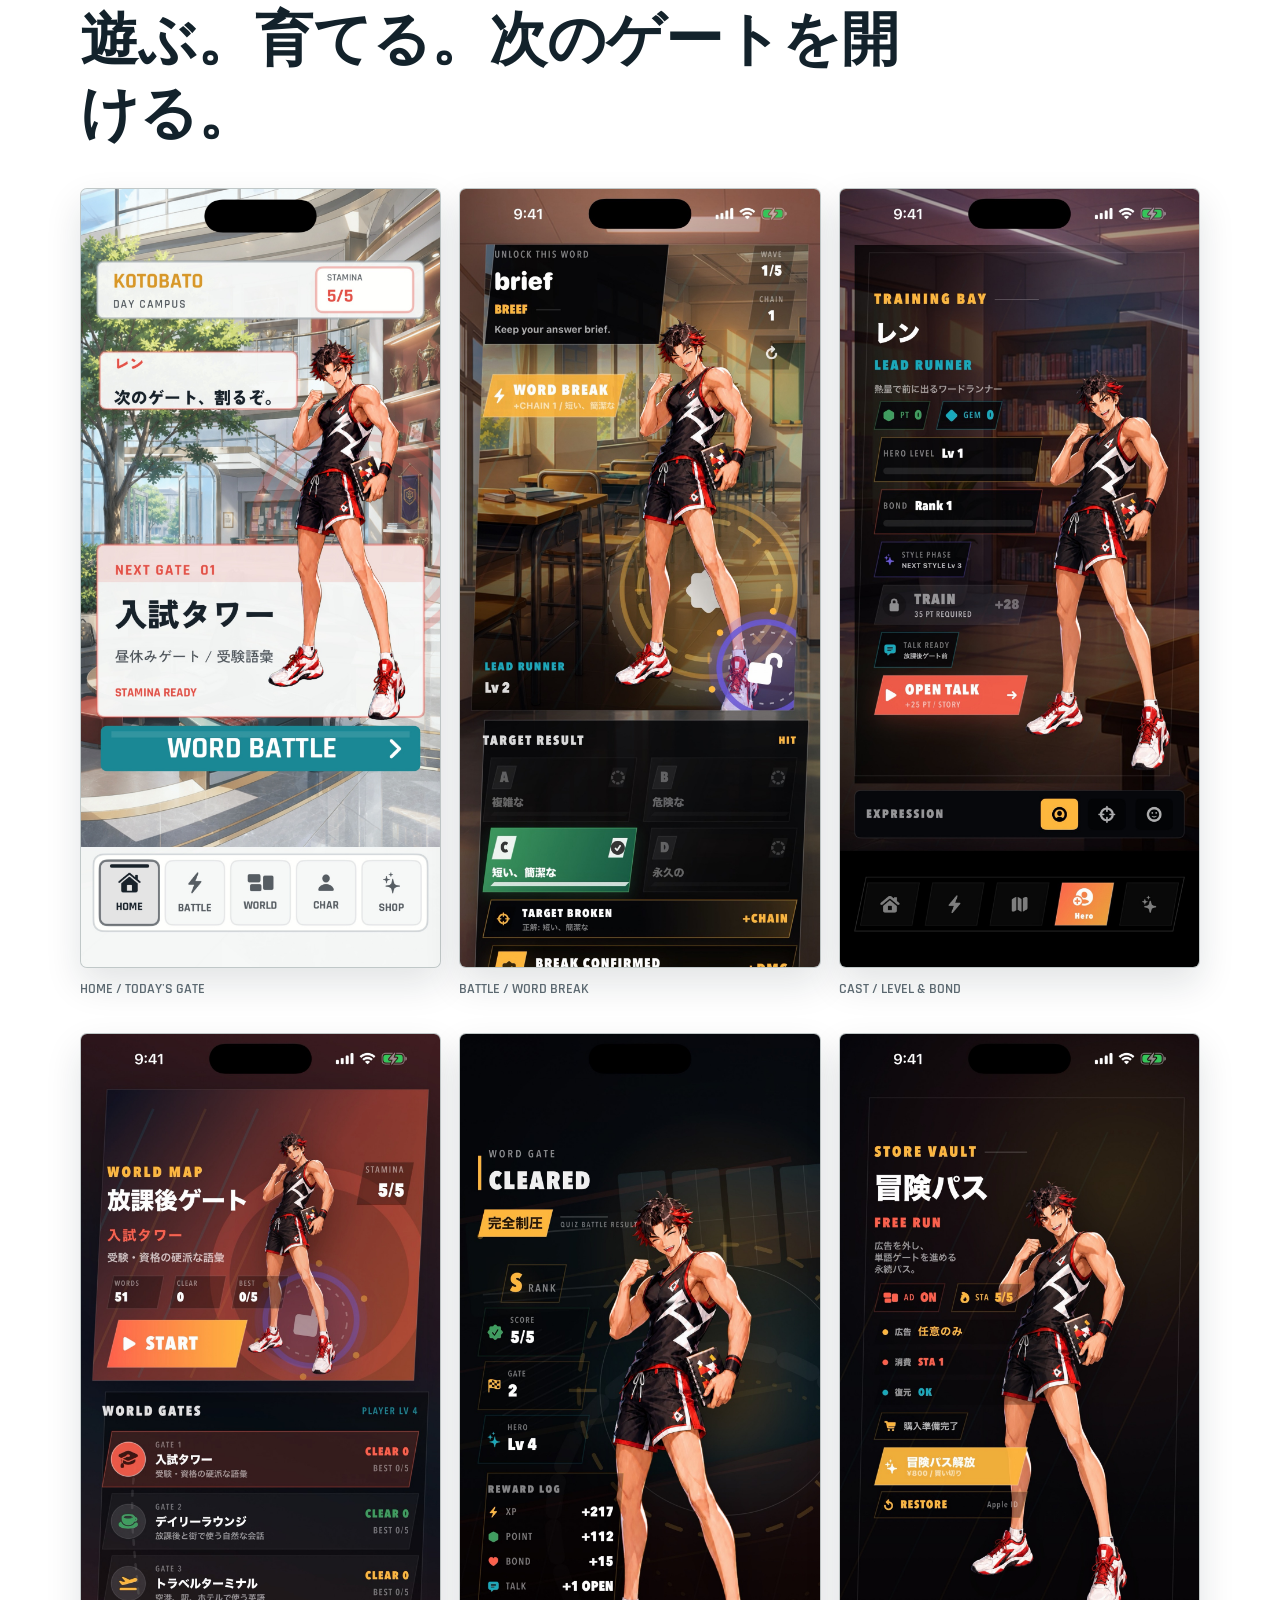
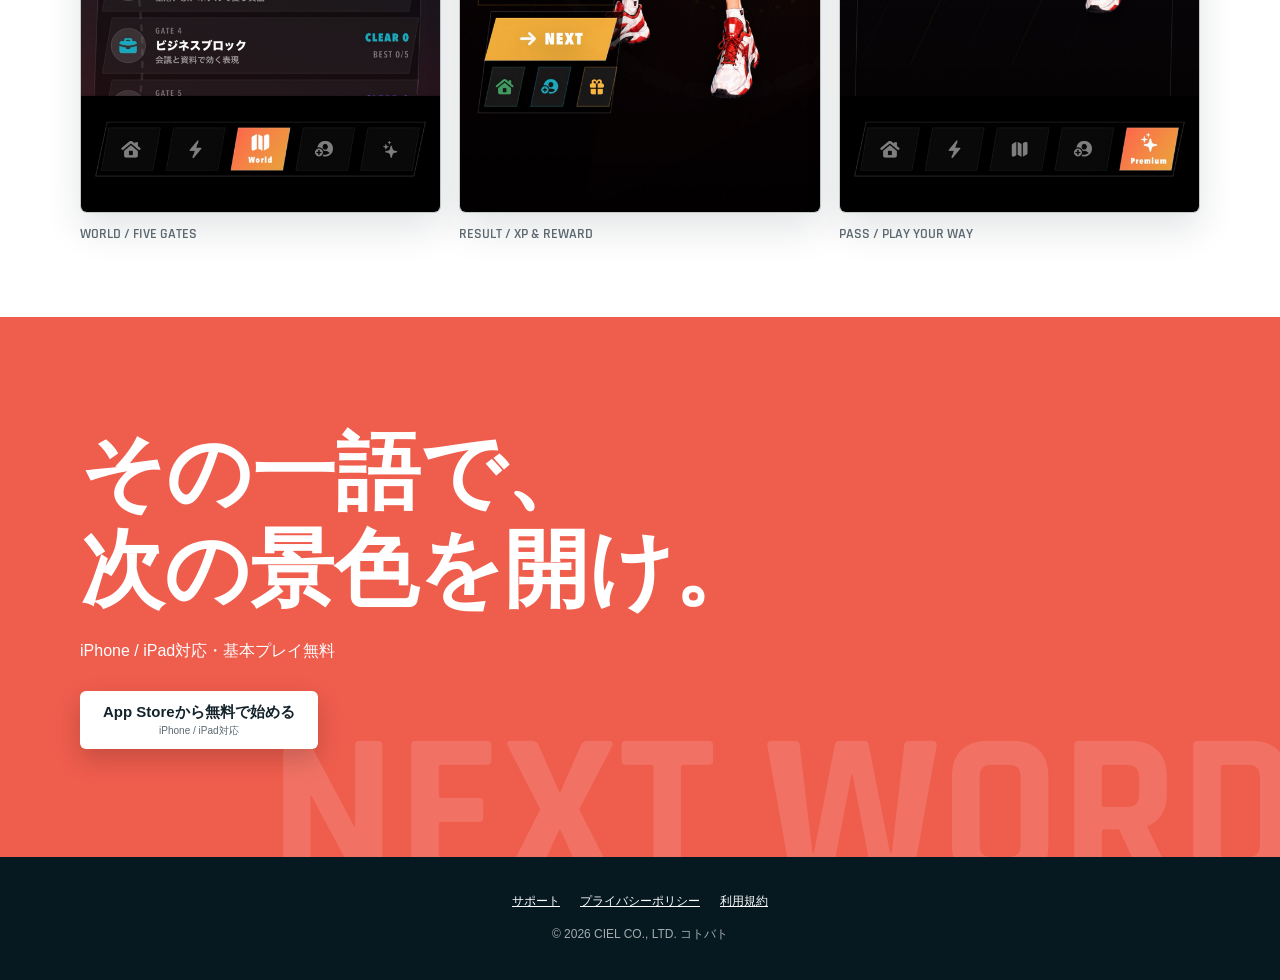
==== commit 27b3a301: "Add animated ten-character showcase" ====
--- a/index.html
+++ b/index.html
@@ -10,6 +10,7 @@
   <meta name="apple-mobile-web-app-title" content="コトバト">
   <meta name="apple-itunes-app" content="app-id=6798476120, app-argument=https://apps.apple.com/app/apple-store/id6798476120?pt=128977846&amp;ct=launch_lp&amp;mt=8">
   <link rel="canonical" href="https://navi-ray.github.io/word-world-preview-download/">
+  <link rel="icon" href="assets/AppIcon-96.png" type="image/png" sizes="96x96">
   <link rel="preload" as="image" href="assets/01-home.jpg" fetchpriority="high">
   <meta property="og:type" content="website">
   <meta property="og:locale" content="ja_JP">
@@ -268,6 +269,242 @@
       line-height: 1.28;
       font-weight: 900;
     }
+    .cast-showcase {
+      --cast-accent: #ef5d4d;
+      position: relative;
+      overflow: hidden;
+      background: #0b2631;
+      color: var(--white);
+    }
+    .cast-stage {
+      min-height: 760px;
+      display: grid;
+      grid-template-columns: minmax(360px, 42%) minmax(0, 58%);
+    }
+    .cast-information {
+      position: relative;
+      z-index: 3;
+      display: flex;
+      flex-direction: column;
+      justify-content: center;
+      padding: 92px max(38px, calc((100vw - 1180px) / 2));
+      background: #0b2631;
+    }
+    .cast-information::after {
+      content: "";
+      width: 62px;
+      height: 5px;
+      margin-top: 38px;
+      background: var(--cast-accent);
+      transition: background-color .4s ease;
+    }
+    .cast-index {
+      display: flex;
+      align-items: center;
+      gap: 12px;
+      margin: 0 0 24px;
+      color: rgba(255,255,255,.62);
+      font: 700 15px/1 "WW Display", sans-serif;
+    }
+    .cast-index strong {
+      color: var(--cast-accent);
+      font-size: 28px;
+      transition: color .4s ease;
+    }
+    .cast-name {
+      margin: 0;
+      font-size: clamp(58px, 7vw, 94px);
+      line-height: .95;
+      font-weight: 900;
+    }
+    .cast-callsign {
+      margin: 15px 0 0;
+      color: var(--cast-accent);
+      font: 700 clamp(21px, 2.2vw, 30px)/1 "WW Display", sans-serif;
+      transition: color .4s ease;
+    }
+    .cast-description {
+      max-width: 390px;
+      margin: 24px 0 0;
+      color: rgba(255,255,255,.78);
+      font-size: 16px;
+      line-height: 1.85;
+      font-weight: 600;
+    }
+    .cast-unlock {
+      align-self: flex-start;
+      margin-top: 25px;
+      padding: 9px 13px 8px;
+      border: 1px solid var(--cast-accent);
+      color: var(--white);
+      font: 700 14px/1 "WW Display", sans-serif;
+      transition: border-color .4s ease;
+    }
+    .cast-controls {
+      display: flex;
+      gap: 8px;
+      margin-top: 30px;
+    }
+    .cast-arrow {
+      width: 48px;
+      height: 48px;
+      display: grid;
+      place-items: center;
+      border: 1px solid rgba(255,255,255,.34);
+      border-radius: 50%;
+      background: transparent;
+      color: var(--white);
+      font-size: 25px;
+      cursor: pointer;
+      transition: background-color .2s ease, border-color .2s ease, transform .2s ease;
+    }
+    .cast-arrow:hover,
+    .cast-arrow:focus-visible {
+      border-color: var(--cast-accent);
+      background: var(--cast-accent);
+      outline: none;
+      transform: translateY(-2px);
+    }
+    .cast-art-zone {
+      position: relative;
+      min-width: 0;
+      overflow: hidden;
+      background: #dce8e7;
+      isolation: isolate;
+    }
+    .cast-backdrop {
+      position: absolute;
+      inset: 0;
+      width: 100%;
+      height: 100%;
+      object-fit: cover;
+      object-position: 54% 50%;
+    }
+    .cast-art-zone::before {
+      content: "";
+      position: absolute;
+      z-index: 1;
+      inset: 0;
+      background: linear-gradient(90deg, rgba(11,38,49,.18), transparent 26%);
+    }
+    .cast-accent-block {
+      position: absolute;
+      z-index: 1;
+      right: 0;
+      bottom: 0;
+      width: 28%;
+      height: 100%;
+      background: var(--cast-accent);
+      opacity: .84;
+      transition: background-color .4s ease;
+    }
+    .cast-number {
+      position: absolute;
+      z-index: 1;
+      right: 4%;
+      top: 7%;
+      color: rgba(255,255,255,.48);
+      font: 700 clamp(110px, 16vw, 240px)/.8 "WW Display", sans-serif;
+      pointer-events: none;
+    }
+    .cast-ground {
+      position: absolute;
+      z-index: 2;
+      left: 50%;
+      bottom: 22px;
+      width: min(420px, 58%);
+      height: 36px;
+      border-radius: 50%;
+      background: rgba(7,28,37,.34);
+      filter: blur(14px);
+      transform: translateX(-50%);
+    }
+    .cast-art {
+      position: absolute;
+      z-index: 2;
+      left: 50%;
+      bottom: 16px;
+      width: min(600px, 74%);
+      height: calc(100% - 32px);
+      object-fit: contain;
+      object-position: 50% 100%;
+      filter: drop-shadow(0 18px 16px rgba(7,28,37,.28));
+      transform: translateX(-50%);
+      transform-origin: 50% 100%;
+      transition: opacity .28s ease, transform .36s cubic-bezier(.22,.72,.2,1);
+      animation: cast-idle 3.6s ease-in-out infinite alternate;
+    }
+    .cast-art.is-leaving {
+      opacity: 0;
+      transform: translateX(calc(-50% - 42px)) scale(.985);
+      animation: none;
+    }
+    .cast-art.is-entering {
+      opacity: 0;
+      transform: translateX(calc(-50% + 48px)) scale(.985);
+      animation: none;
+    }
+    .cast-copy-line {
+      transition: opacity .2s ease, transform .28s ease;
+    }
+    .cast-showcase.is-switching .cast-copy-line {
+      opacity: 0;
+      transform: translateY(9px);
+    }
+    .cast-roster {
+      position: relative;
+      z-index: 4;
+      background: #f5f5ef;
+      color: var(--ink);
+    }
+    .cast-roster-inner {
+      width: min(1180px, 100%);
+      margin: 0 auto;
+      display: grid;
+      grid-template-columns: repeat(10, minmax(78px, 1fr));
+      gap: 2px;
+      padding: 16px 20px 20px;
+    }
+    .cast-choice {
+      position: relative;
+      min-width: 0;
+      height: 126px;
+      overflow: hidden;
+      border: 0;
+      border-bottom: 4px solid transparent;
+      border-radius: 6px 6px 0 0;
+      background: #e4e8e4;
+      color: var(--ink);
+      cursor: pointer;
+    }
+    .cast-choice img {
+      position: absolute;
+      inset: 8px 0 0;
+      width: 100%;
+      height: 94px;
+      object-fit: contain;
+      object-position: 50% 0;
+      filter: saturate(.62);
+      transition: filter .2s ease, transform .2s ease;
+    }
+    .cast-choice span {
+      position: absolute;
+      z-index: 1;
+      inset: auto 0 0;
+      min-height: 29px;
+      display: grid;
+      place-items: center;
+      background: #f5f5ef;
+      font-size: 12px;
+      font-weight: 900;
+    }
+    .cast-choice:hover img { filter: saturate(1); transform: translateY(-3px); }
+    .cast-choice.is-active {
+      border-bottom-color: var(--cast-accent);
+      background: #ffffff;
+    }
+    .cast-choice.is-active img { filter: saturate(1); }
+    .cast-choice:focus-visible { outline: 3px solid var(--cast-accent); outline-offset: -3px; }
     .chapter {
       position: relative;
       min-height: 860px;
@@ -365,28 +602,25 @@
       line-height: 1.28;
       font-weight: 900;
     }
-    .screen-rail {
+    .screen-grid {
       display: grid;
-      grid-auto-flow: column;
-      grid-auto-columns: min(320px, 78vw);
-      gap: 18px;
+      grid-template-columns: repeat(3, minmax(0, 1fr));
+      gap: 34px 18px;
+      width: min(1120px, calc(100% - 40px));
       margin-top: 38px;
-      padding: 0 max(20px, calc((100vw - 1120px) / 2)) 28px;
-      overflow-x: auto;
-      scroll-snap-type: inline mandatory;
-      overscroll-behavior-inline: contain;
-      scrollbar-color: var(--cyan) #e5e9e7;
-    }
-    .screen-rail figure { margin: 0; scroll-snap-align: start; }
-    .screen-rail img {
+      margin-inline: auto;
+    }
+    .screen-grid figure { min-width: 0; margin: 0; }
+    .screen-grid img {
       display: block;
       width: 100%;
-      aspect-ratio: 1320 / 2868;
-      object-fit: cover;
+      height: auto;
       border: 1px solid var(--line);
       border-radius: 7px;
-    }
-    .screen-rail figcaption {
+      background: #e6eceb;
+      box-shadow: 0 16px 36px rgba(19,34,43,.12);
+    }
+    .screen-grid figcaption {
       padding-top: 12px;
       color: #5b6870;
       font: 600 14px/1.4 "WW Display", -apple-system, BlinkMacSystemFont, "Hiragino Sans", sans-serif;
@@ -454,6 +688,10 @@
     @keyframes line-pulse {
       0%, 100% { transform: scaleX(.35); opacity: .55; }
       50% { transform: scaleX(1); opacity: 1; }
+    }
+    @keyframes cast-idle {
+      from { transform: translateX(-50%) translateY(0); }
+      to { transform: translateX(-50%) translateY(-5px); }
     }
     @media (max-width: 820px) {
       .site-header { width: calc(100% - 28px); }
@@ -490,6 +728,39 @@
       .declaration { padding: 78px 0 82px; }
       .declaration-inner { width: calc(100% - 32px); }
       .declaration h2 { font-size: 39px; }
+      .cast-stage {
+        min-height: auto;
+        grid-template-columns: 1fr;
+      }
+      .cast-art-zone {
+        height: min(118vw, 590px);
+        order: 1;
+      }
+      .cast-backdrop { object-position: 56% 50%; }
+      .cast-art-zone::before { background: linear-gradient(0deg, rgba(11,38,49,.2), transparent 28%); }
+      .cast-accent-block { width: 24%; opacity: .78; }
+      .cast-art {
+        width: min(540px, 88%);
+        height: calc(100% - 18px);
+        bottom: 9px;
+      }
+      .cast-information {
+        order: 2;
+        min-height: 510px;
+        padding: 54px 22px 58px;
+      }
+      .cast-name { font-size: 60px; }
+      .cast-callsign { font-size: 24px; }
+      .cast-description { font-size: 15px; }
+      .cast-roster-inner {
+        grid-template-columns: repeat(10, 92px);
+        overflow-x: auto;
+        scroll-snap-type: inline mandatory;
+        scrollbar-width: none;
+        padding-inline: 16px;
+      }
+      .cast-roster-inner::-webkit-scrollbar { display: none; }
+      .cast-choice { scroll-snap-align: start; }
       .chapter {
         min-height: auto;
         display: flex;
@@ -514,6 +785,18 @@
       .world { min-height: auto; }
       .proof { padding-top: 76px; }
       .proof-head { width: calc(100% - 32px); }
+      .screen-grid {
+        width: 100%;
+        grid-template-columns: repeat(6, min(82vw, 340px));
+        gap: 14px;
+        padding: 0 16px 28px;
+        overflow-x: auto;
+        scroll-snap-type: inline mandatory;
+        overscroll-behavior-inline: contain;
+        scrollbar-width: none;
+      }
+      .screen-grid::-webkit-scrollbar { display: none; }
+      .screen-grid figure { scroll-snap-align: center; }
       .final-cta { min-height: 500px; }
       .final-inner { width: calc(100% - 32px); }
       .final-cta::after { bottom: -20px; font-size: 100px; }
@@ -544,6 +827,11 @@
         pointer-events: auto;
         transform: none;
       }
+      body.cast-in-view .mobile-download {
+        opacity: 0;
+        pointer-events: none;
+        transform: translateY(18px);
+      }
       footer { padding-bottom: calc(98px + env(safe-area-inset-bottom)); }
     }
     @media (max-width: 390px) {
@@ -556,6 +844,7 @@
       html { scroll-behavior: auto; }
       .hero-image, .next-scene::after { animation: none; }
       .reveal { opacity: 1; transform: none; transition: none; }
+      .cast-art, .cast-copy-line { animation: none; transition: none; }
     }
   </style>
   <script type="application/ld+json">
@@ -611,6 +900,43 @@
       </div>
     </section>
 
+    <section class="cast-showcase" id="cast" aria-labelledby="cast-title">
+      <div class="cast-stage">
+        <div class="cast-information">
+          <p class="cast-index cast-copy-line"><strong id="cast-current">01</strong><span>/ 10 CAST</span></p>
+          <h2 class="cast-name cast-copy-line" id="cast-title">レン</h2>
+          <p class="cast-callsign cast-copy-line" id="cast-callsign">LEAD RUNNER</p>
+          <p class="cast-description cast-copy-line" id="cast-description">熱量で仲間を引っ張り、正解を次の一撃へ変えるワードランナー。</p>
+          <p class="cast-unlock cast-copy-line" id="cast-unlock">STARTER CAST</p>
+          <div class="cast-controls" aria-label="キャラクター切り替え">
+            <button class="cast-arrow" id="cast-prev" type="button" aria-label="前のキャラクター">←</button>
+            <button class="cast-arrow" id="cast-next" type="button" aria-label="次のキャラクター">→</button>
+          </div>
+        </div>
+        <div class="cast-art-zone">
+          <img class="cast-backdrop" src="assets/cast/campus-hall.jpg" width="1672" height="941" alt="放課後の学園廊下" loading="lazy" decoding="async">
+          <div class="cast-accent-block" aria-hidden="true"></div>
+          <span class="cast-number" id="cast-number" aria-hidden="true">01</span>
+          <span class="cast-ground" aria-hidden="true"></span>
+          <img class="cast-art" id="cast-art" src="assets/cast/ren.png" width="719" height="1440" alt="レンの全身立ち絵" loading="lazy" decoding="async">
+        </div>
+      </div>
+      <nav class="cast-roster" aria-label="10人のキャスト">
+        <div class="cast-roster-inner">
+          <button class="cast-choice is-active" type="button" data-cast="0" aria-pressed="true"><img src="assets/cast/ren-thumb.png" alt="" loading="lazy"><span>レン</span></button>
+          <button class="cast-choice" type="button" data-cast="1" aria-pressed="false"><img src="assets/cast/shion-thumb.png" alt="" loading="lazy"><span>シオン</span></button>
+          <button class="cast-choice" type="button" data-cast="2" aria-pressed="false"><img src="assets/cast/gau-thumb.png" alt="" loading="lazy"><span>ガウ</span></button>
+          <button class="cast-choice" type="button" data-cast="3" aria-pressed="false"><img src="assets/cast/ao-thumb.png" alt="" loading="lazy"><span>アオ</span></button>
+          <button class="cast-choice" type="button" data-cast="4" aria-pressed="false"><img src="assets/cast/glen-thumb.png" alt="" loading="lazy"><span>グレン</span></button>
+          <button class="cast-choice" type="button" data-cast="5" aria-pressed="false"><img src="assets/cast/milo-thumb.png" alt="" loading="lazy"><span>ミロ</span></button>
+          <button class="cast-choice" type="button" data-cast="6" aria-pressed="false"><img src="assets/cast/nadiya-thumb.png" alt="" loading="lazy"><span>ナディア</span></button>
+          <button class="cast-choice" type="button" data-cast="7" aria-pressed="false"><img src="assets/cast/luca-thumb.png" alt="" loading="lazy"><span>ルカ</span></button>
+          <button class="cast-choice" type="button" data-cast="8" aria-pressed="false"><img src="assets/cast/eon-thumb.png" alt="" loading="lazy"><span>イオン</span></button>
+          <button class="cast-choice" type="button" data-cast="9" aria-pressed="false"><img src="assets/cast/iori-thumb.png" alt="" loading="lazy"><span>イオリ</span></button>
+        </div>
+      </nav>
+    </section>
+
     <section class="chapter battle">
       <div class="chapter-copy reveal">
         <p class="chapter-index">01 / WORD BATTLE</p>
@@ -652,7 +978,7 @@
         <p class="proof-label">ACTUAL GAME SCREENS</p>
         <h2>遊ぶ。育てる。次のゲートを開ける。</h2>
       </div>
-      <div class="screen-rail" aria-label="コトバトの実際のゲーム画面">
+      <div class="screen-grid" aria-label="コトバトの実際のゲーム画面">
         <figure><img src="assets/01-home.jpg" width="1242" height="2688" alt="ホーム画面" loading="lazy" decoding="async"><figcaption>HOME / TODAY'S GATE</figcaption></figure>
         <figure><img src="assets/02-battle.jpg" width="1242" height="2688" alt="クイズバトル画面" loading="lazy" decoding="async"><figcaption>BATTLE / WORD BREAK</figcaption></figure>
         <figure><img src="assets/03-character.jpg" width="1242" height="2688" alt="キャラクター育成画面" loading="lazy" decoding="async"><figcaption>CAST / LEVEL &amp; BOND</figcaption></figure>
@@ -682,6 +1008,127 @@
 
   <a class="mobile-download" href="https://apps.apple.com/app/apple-store/id6798476120?pt=128977846&amp;ct=launch_lp&amp;mt=8">App Storeから無料で始める&nbsp; →</a>
   <script>
+    const castData = [
+      { name: "レン", callSign: "LEAD RUNNER", description: "熱量で仲間を引っ張り、正解を次の一撃へ変えるワードランナー。", unlock: "STARTER CAST", image: "ren", accent: "#ef5d4d" },
+      { name: "シオン", callSign: "SHARP READER", description: "問題の意図を鋭く読み、迷いを最短の答えへ研ぎ澄ます戦略派。", unlock: "STARTER CAST", image: "shion", accent: "#8a62c7" },
+      { name: "ガウ", callSign: "GATE BREAKER", description: "音の違いを本能的に捉え、重い一撃でゲートを破る獣人ファイター。", unlock: "STARTER CAST", image: "gau", accent: "#d49a2d" },
+      { name: "アオ", callSign: "SOUND SCOUT", description: "会話の小さな違いを耳で拾い、仲間を正しいルートへ導く穏やかなリスナー。", unlock: "UNLOCK / 450 PT", image: "ao", accent: "#32a9d2" },
+      { name: "グレン", callSign: "WORD ANCHOR", description: "語源から記憶を支え、難しい単語ほど落ち着いて定着させる頼れるまとめ役。", unlock: "UNLOCK / 700 PT", image: "glen", accent: "#4f8f66" },
+      { name: "ミロ", callSign: "ECHO SWITCH", description: "発音とリズムを自在に切り替え、意外な角度から正解を引き寄せる。", unlock: "UNLOCK / 1100 PT", image: "milo", accent: "#e66a9a" },
+      { name: "ナディア", callSign: "ROUTE SPARK", description: "旅先でも会話の糸口をつくり、知らない街を次のステージへ変えるナビゲーター。", unlock: "UNLOCK / 1350 PT", image: "nadiya", accent: "#ee7657" },
+      { name: "ルカ", callSign: "SOCIAL READ", description: "相手の意図を一歩先に読み、日常表現とスラングを使い分ける会話戦略家。", unlock: "UNLOCK / 1650 PT", image: "luca", accent: "#b76a3d" },
+      { name: "イオン", callSign: "PHONEME CORE", description: "声の波形から言葉を解析し、曖昧な発音を精密なデータへ変換する非人間型ユニット。", unlock: "PREMIUM CAST", image: "eon", accent: "#13a9c5" },
+      { name: "イオリ", callSign: "EXAM FOCUS", description: "難問ほど静かに燃え、受験語彙を一問ずつ確実に仕留める集中型チャレンジャー。", unlock: "PREMIUM CAST", image: "iori", accent: "#39a566" }
+    ];
+
+    const castShowcase = document.querySelector(".cast-showcase");
+    const castArt = document.getElementById("cast-art");
+    const castName = document.getElementById("cast-title");
+    const castCallsign = document.getElementById("cast-callsign");
+    const castDescription = document.getElementById("cast-description");
+    const castUnlock = document.getElementById("cast-unlock");
+    const castCurrent = document.getElementById("cast-current");
+    const castNumber = document.getElementById("cast-number");
+    const castChoices = [...document.querySelectorAll(".cast-choice")];
+    const reducedMotion = window.matchMedia("(prefers-reduced-motion: reduce)");
+    let activeCast = 0;
+    let castTimer = null;
+    let castInView = false;
+    let castPaused = false;
+    let switchToken = 0;
+
+    const preloadCast = (index) => {
+      const image = new Image();
+      image.src = `assets/cast/${castData[index].image}.png`;
+      return image.decode ? image.decode().catch(() => {}) : Promise.resolve();
+    };
+
+    const setCast = async (index, userInitiated = false) => {
+      const nextIndex = (index + castData.length) % castData.length;
+      if (nextIndex === activeCast) return;
+      const token = ++switchToken;
+      const next = castData[nextIndex];
+      castShowcase.classList.add("is-switching");
+      castArt.classList.add("is-leaving");
+      await Promise.all([preloadCast(nextIndex), new Promise((resolve) => setTimeout(resolve, reducedMotion.matches ? 0 : 220))]);
+      if (token !== switchToken) return;
+
+      activeCast = nextIndex;
+      castShowcase.style.setProperty("--cast-accent", next.accent);
+      castArt.src = `assets/cast/${next.image}.png`;
+      castArt.alt = `${next.name}の全身立ち絵`;
+      castName.textContent = next.name;
+      castCallsign.textContent = next.callSign;
+      castDescription.textContent = next.description;
+      castUnlock.textContent = next.unlock;
+      castCurrent.textContent = String(nextIndex + 1).padStart(2, "0");
+      castNumber.textContent = String(nextIndex + 1).padStart(2, "0");
+      castChoices.forEach((choice, choiceIndex) => {
+        const selected = choiceIndex === nextIndex;
+        choice.classList.toggle("is-active", selected);
+        choice.setAttribute("aria-pressed", String(selected));
+      });
+      castArt.classList.remove("is-leaving");
+      castArt.classList.add("is-entering");
+      requestAnimationFrame(() => requestAnimationFrame(() => {
+        castShowcase.classList.remove("is-switching");
+        castArt.classList.remove("is-entering");
+      }));
+      if (userInitiated) {
+        castChoices[nextIndex].scrollIntoView({ behavior: reducedMotion.matches ? "auto" : "smooth", block: "nearest", inline: "center" });
+      }
+      preloadCast((nextIndex + 1) % castData.length);
+    };
+
+    const stopCastTimer = () => {
+      window.clearInterval(castTimer);
+      castTimer = null;
+    };
+    const startCastTimer = () => {
+      stopCastTimer();
+      if (!castInView || castPaused || reducedMotion.matches || document.hidden) return;
+      castTimer = window.setInterval(() => setCast(activeCast + 1), 5200);
+    };
+
+    document.getElementById("cast-prev").addEventListener("click", () => {
+      setCast(activeCast - 1, true);
+      startCastTimer();
+    });
+    document.getElementById("cast-next").addEventListener("click", () => {
+      setCast(activeCast + 1, true);
+      startCastTimer();
+    });
+    castChoices.forEach((choice) => choice.addEventListener("click", () => {
+      setCast(Number(choice.dataset.cast), true);
+      startCastTimer();
+    }));
+    castShowcase.addEventListener("mouseenter", () => { castPaused = true; stopCastTimer(); });
+    castShowcase.addEventListener("mouseleave", () => { castPaused = false; startCastTimer(); });
+    castShowcase.addEventListener("focusin", () => { castPaused = true; stopCastTimer(); });
+    castShowcase.addEventListener("focusout", () => {
+      window.setTimeout(() => {
+        castPaused = castShowcase.contains(document.activeElement);
+        startCastTimer();
+      }, 0);
+    });
+    document.addEventListener("visibilitychange", startCastTimer);
+    reducedMotion.addEventListener?.("change", startCastTimer);
+    new IntersectionObserver((entries) => {
+      castInView = entries[0].isIntersecting;
+      document.body.classList.toggle("cast-in-view", castInView);
+      startCastTimer();
+    }, { threshold: .28 }).observe(castShowcase);
+
+    let swipeStartX = null;
+    const castArtZone = document.querySelector(".cast-art-zone");
+    castArtZone.addEventListener("pointerdown", (event) => { swipeStartX = event.clientX; });
+    castArtZone.addEventListener("pointerup", (event) => {
+      if (swipeStartX === null) return;
+      const distance = event.clientX - swipeStartX;
+      swipeStartX = null;
+      if (Math.abs(distance) > 52) setCast(activeCast + (distance < 0 ? 1 : -1), true);
+    });
+
     const observer = new IntersectionObserver((entries) => {
       entries.forEach((entry) => {
         if (entry.isIntersecting) {
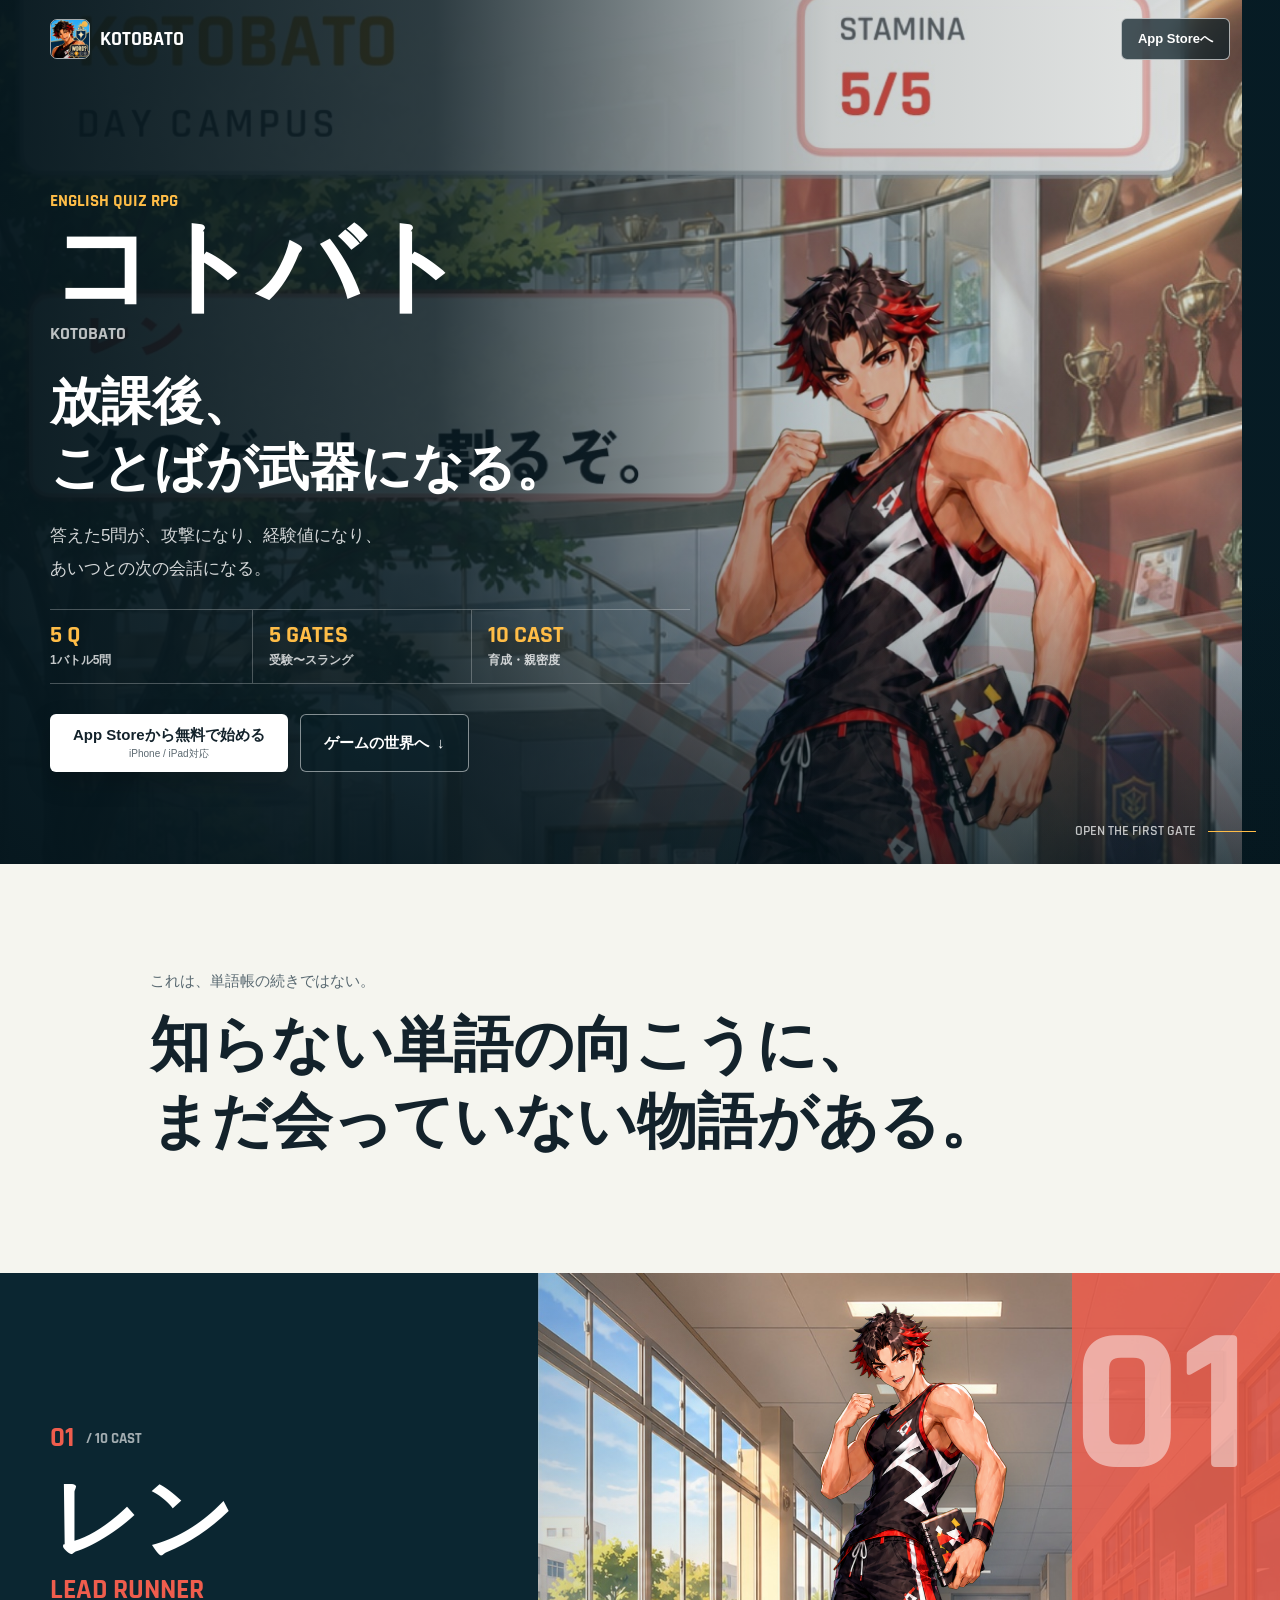
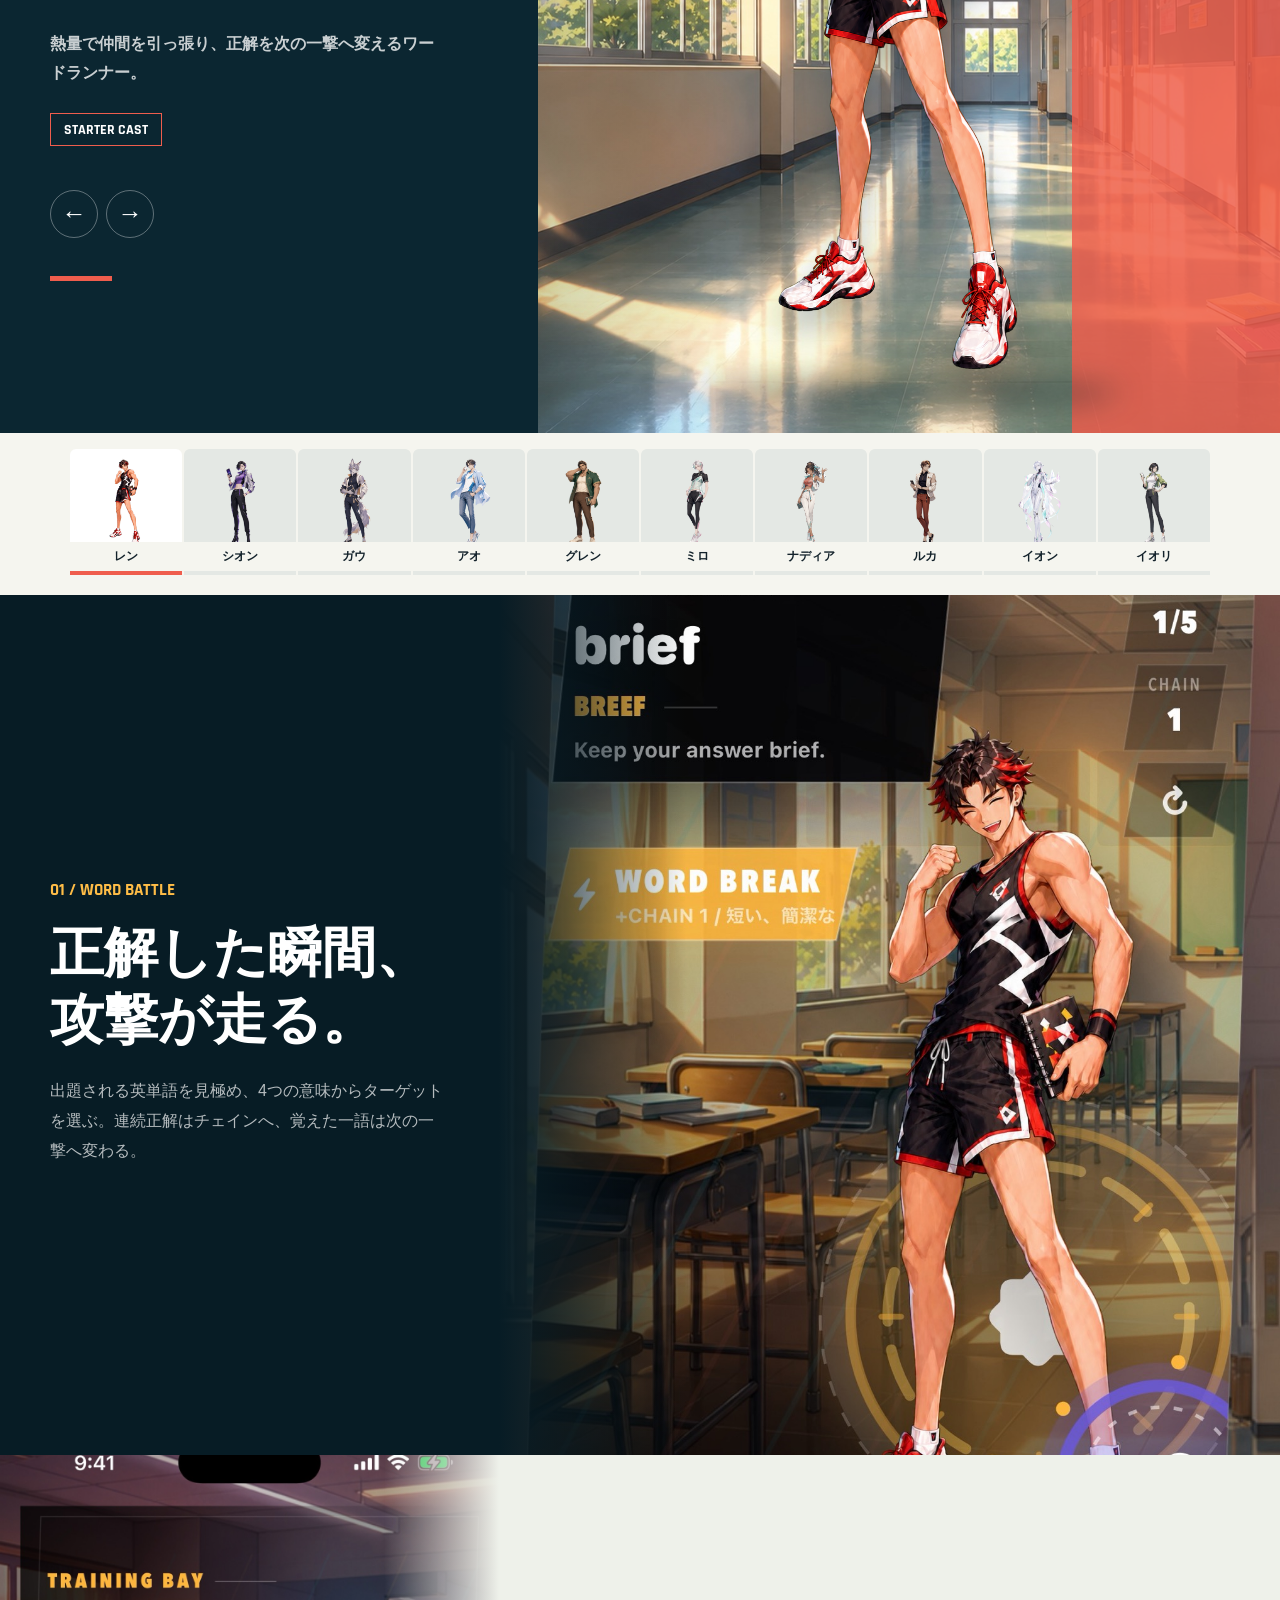
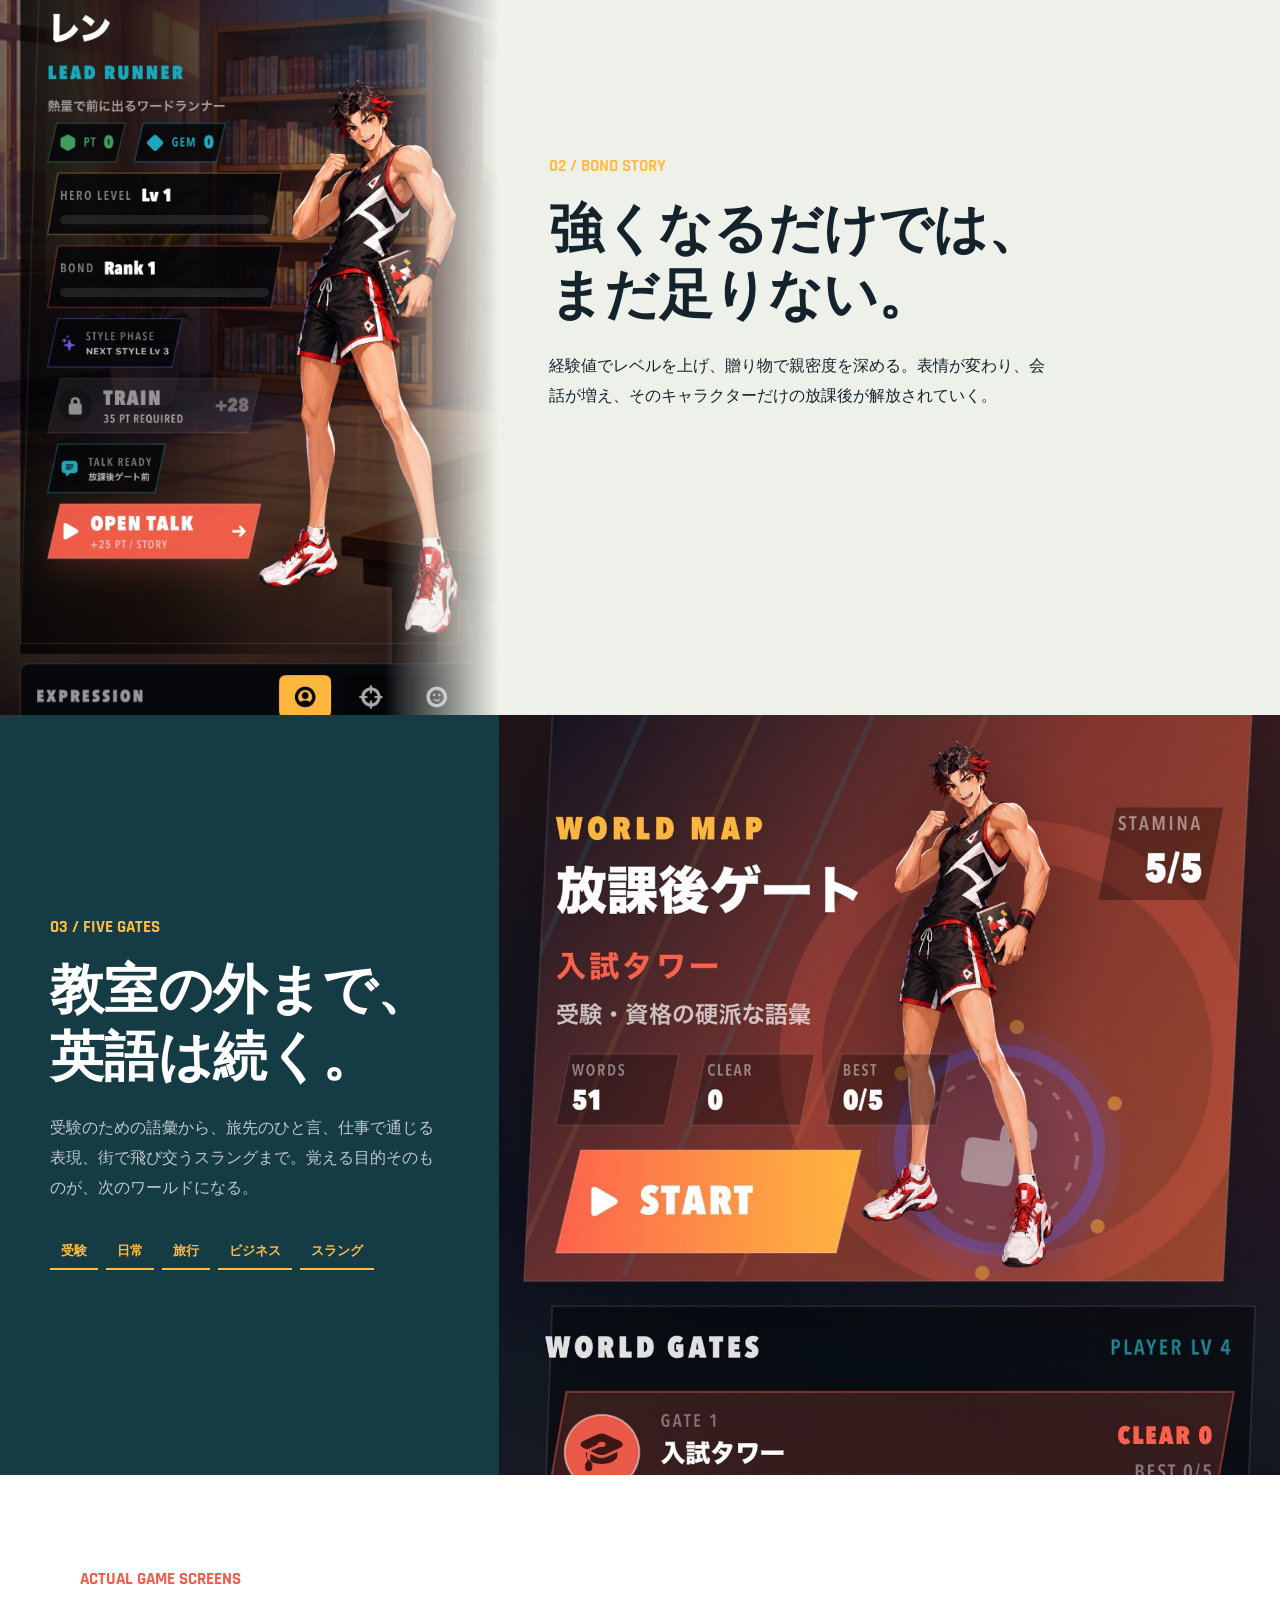
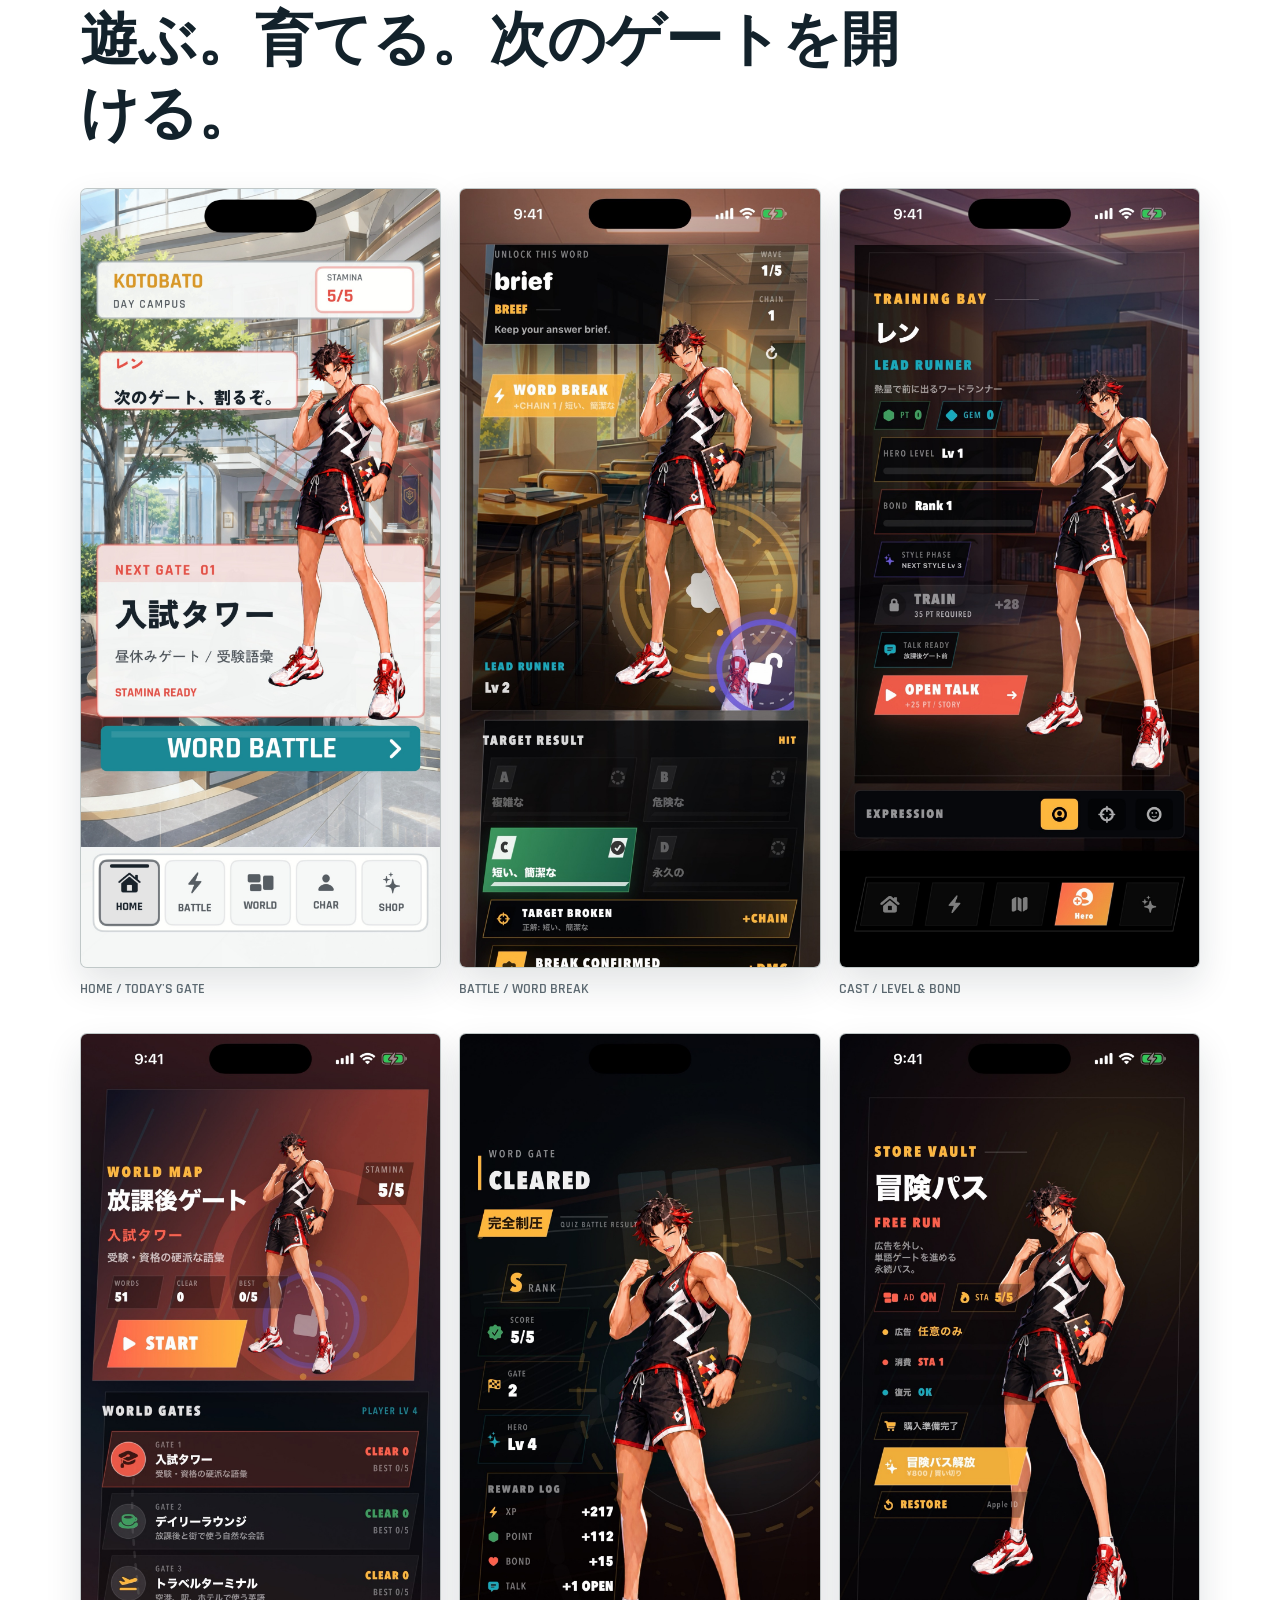
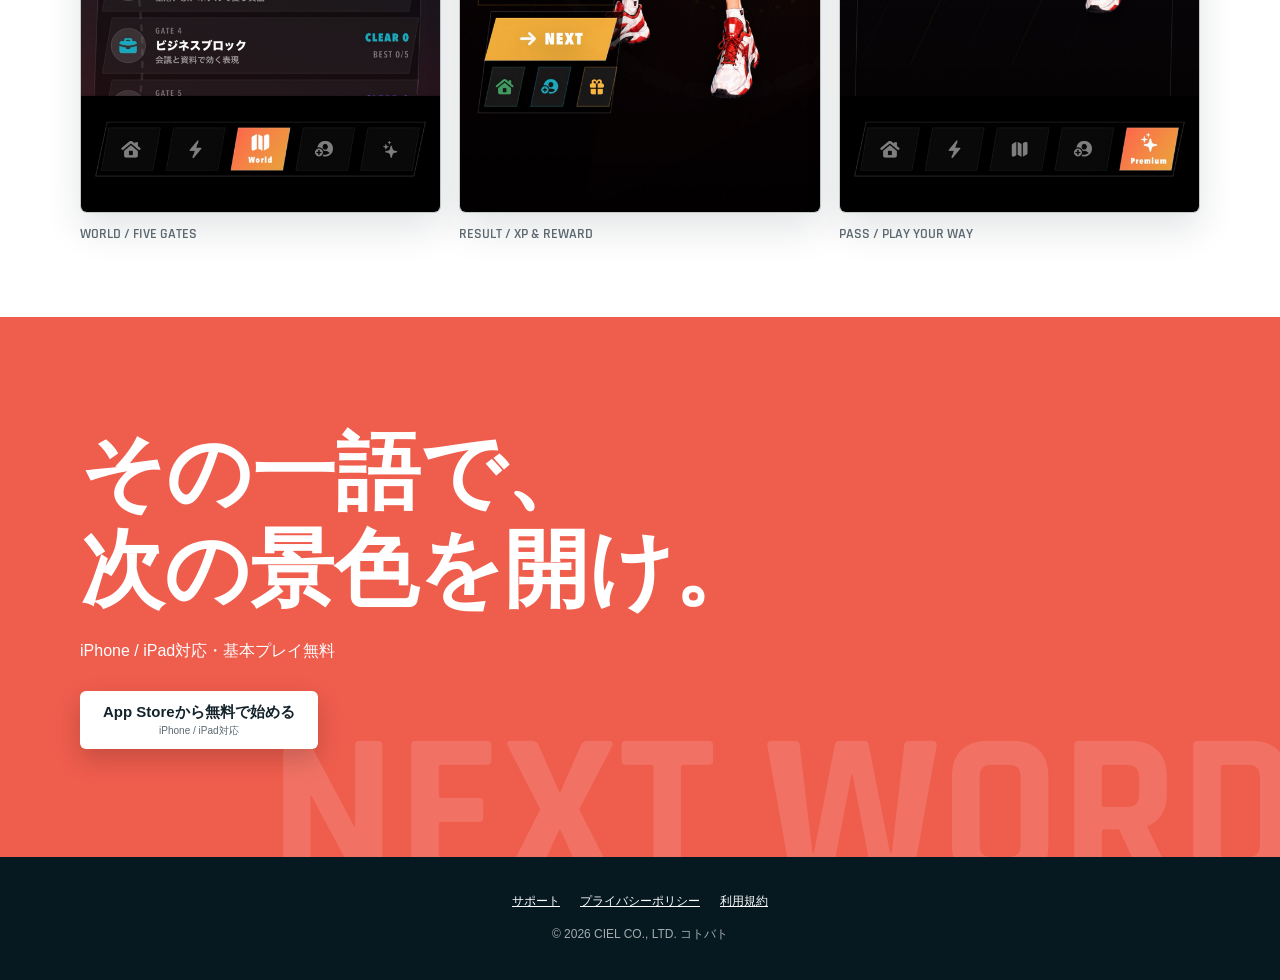
==== commit eb2ad131: "Update ad-free subscription terms" ====
--- a/index.html
+++ b/index.html
@@ -984,7 +984,7 @@
         <figure><img src="assets/03-character.jpg" width="1242" height="2688" alt="キャラクター育成画面" loading="lazy" decoding="async"><figcaption>CAST / LEVEL &amp; BOND</figcaption></figure>
         <figure><img src="assets/04-world.jpg" width="1242" height="2688" alt="ワールド選択画面" loading="lazy" decoding="async"><figcaption>WORLD / FIVE GATES</figcaption></figure>
         <figure><img src="assets/05-result.jpg" width="1242" height="2688" alt="バトル結果画面" loading="lazy" decoding="async"><figcaption>RESULT / XP &amp; REWARD</figcaption></figure>
-        <figure><img src="assets/06-premium.jpg" width="1242" height="2688" alt="買い切りパス画面" loading="lazy" decoding="async"><figcaption>PASS / PLAY YOUR WAY</figcaption></figure>
+        <figure><img src="assets/06-premium.jpg" width="1242" height="2688" alt="広告なしパス画面" loading="lazy" decoding="async"><figcaption>PASS / PLAY YOUR WAY</figcaption></figure>
       </div>
     </section>
 
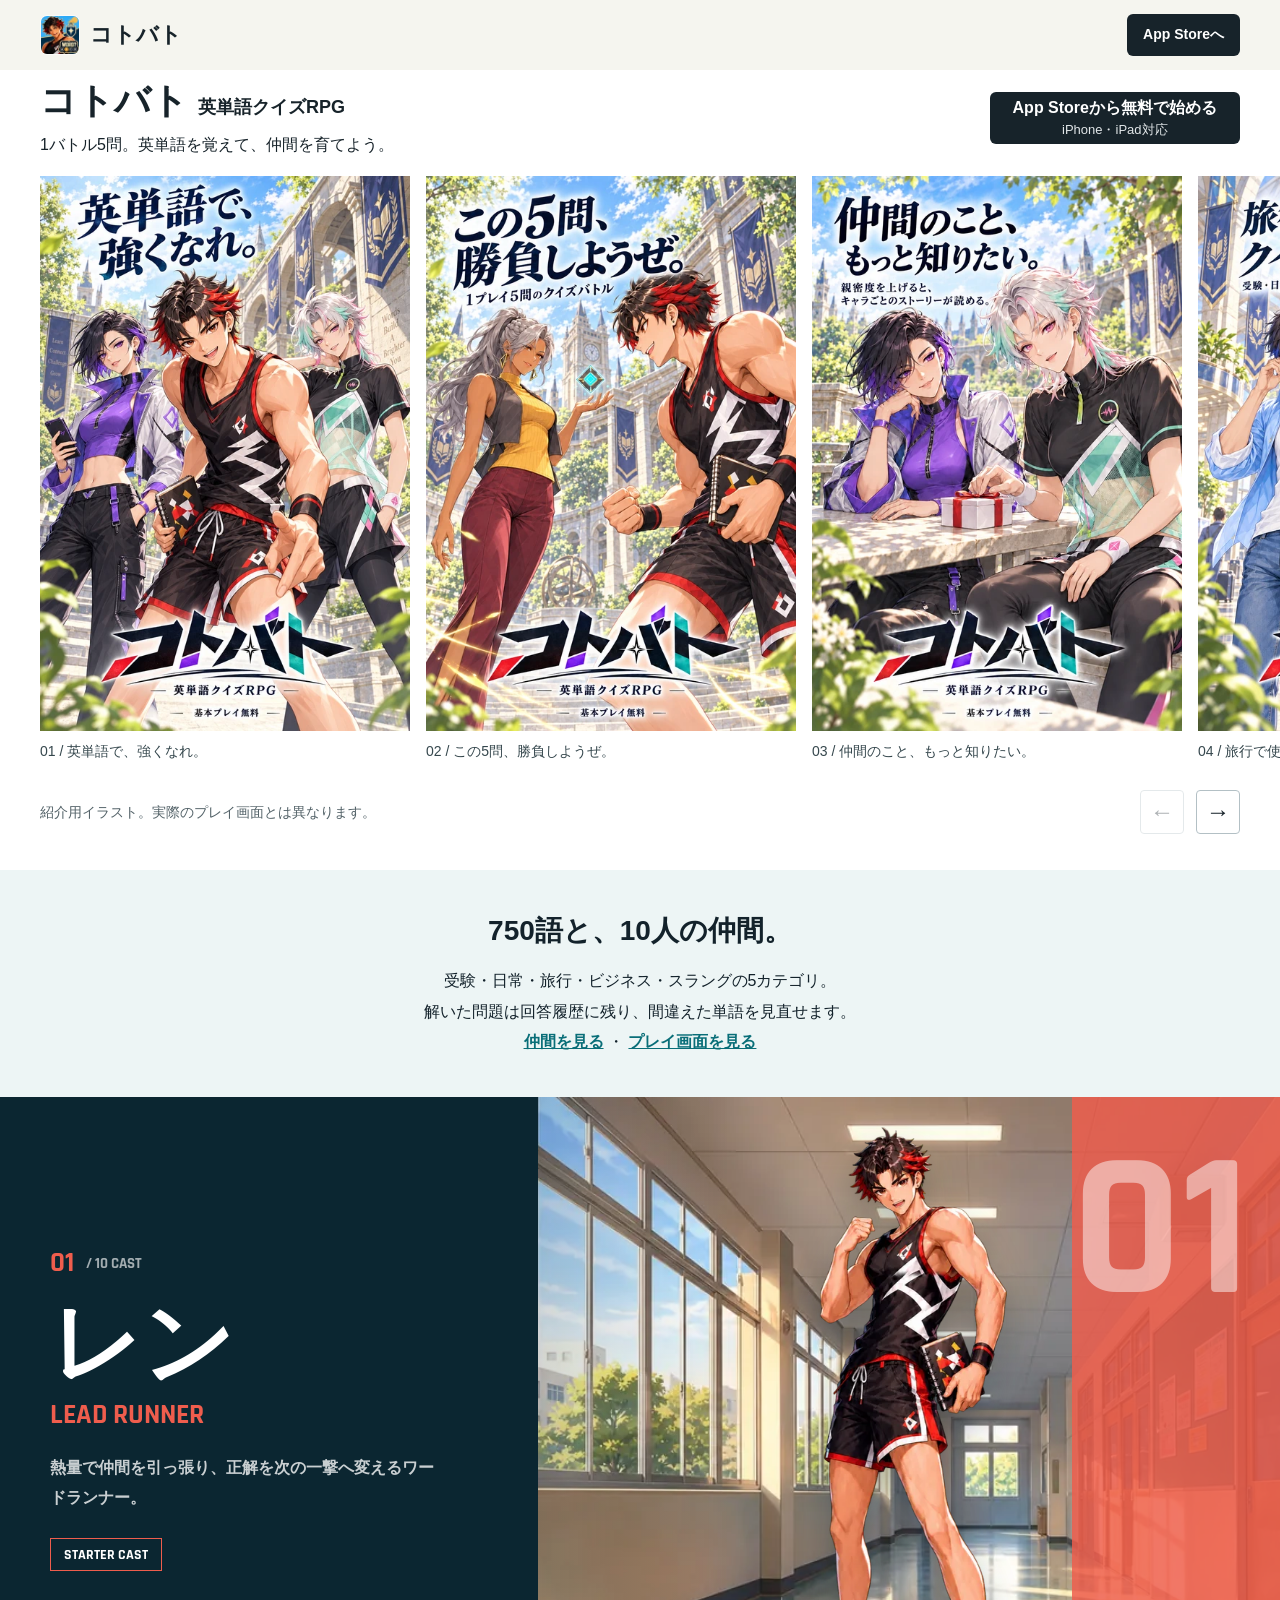
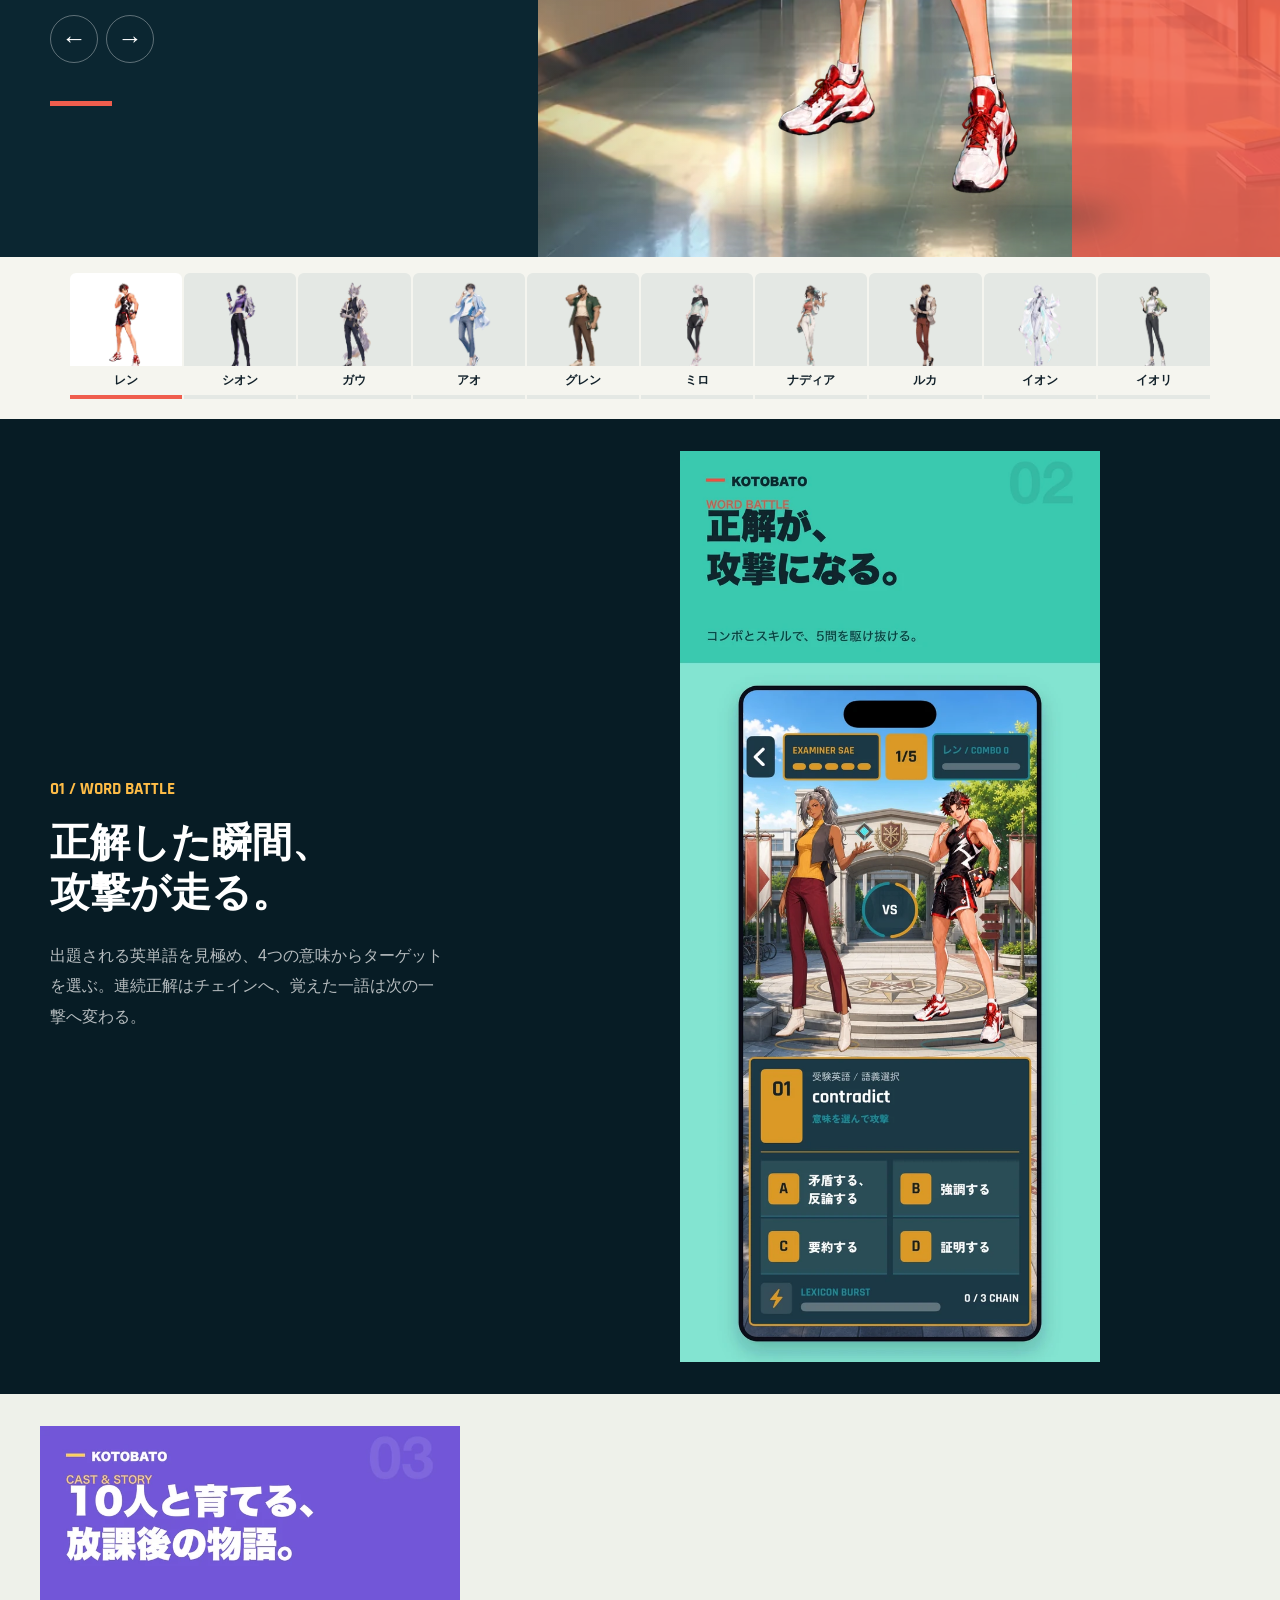
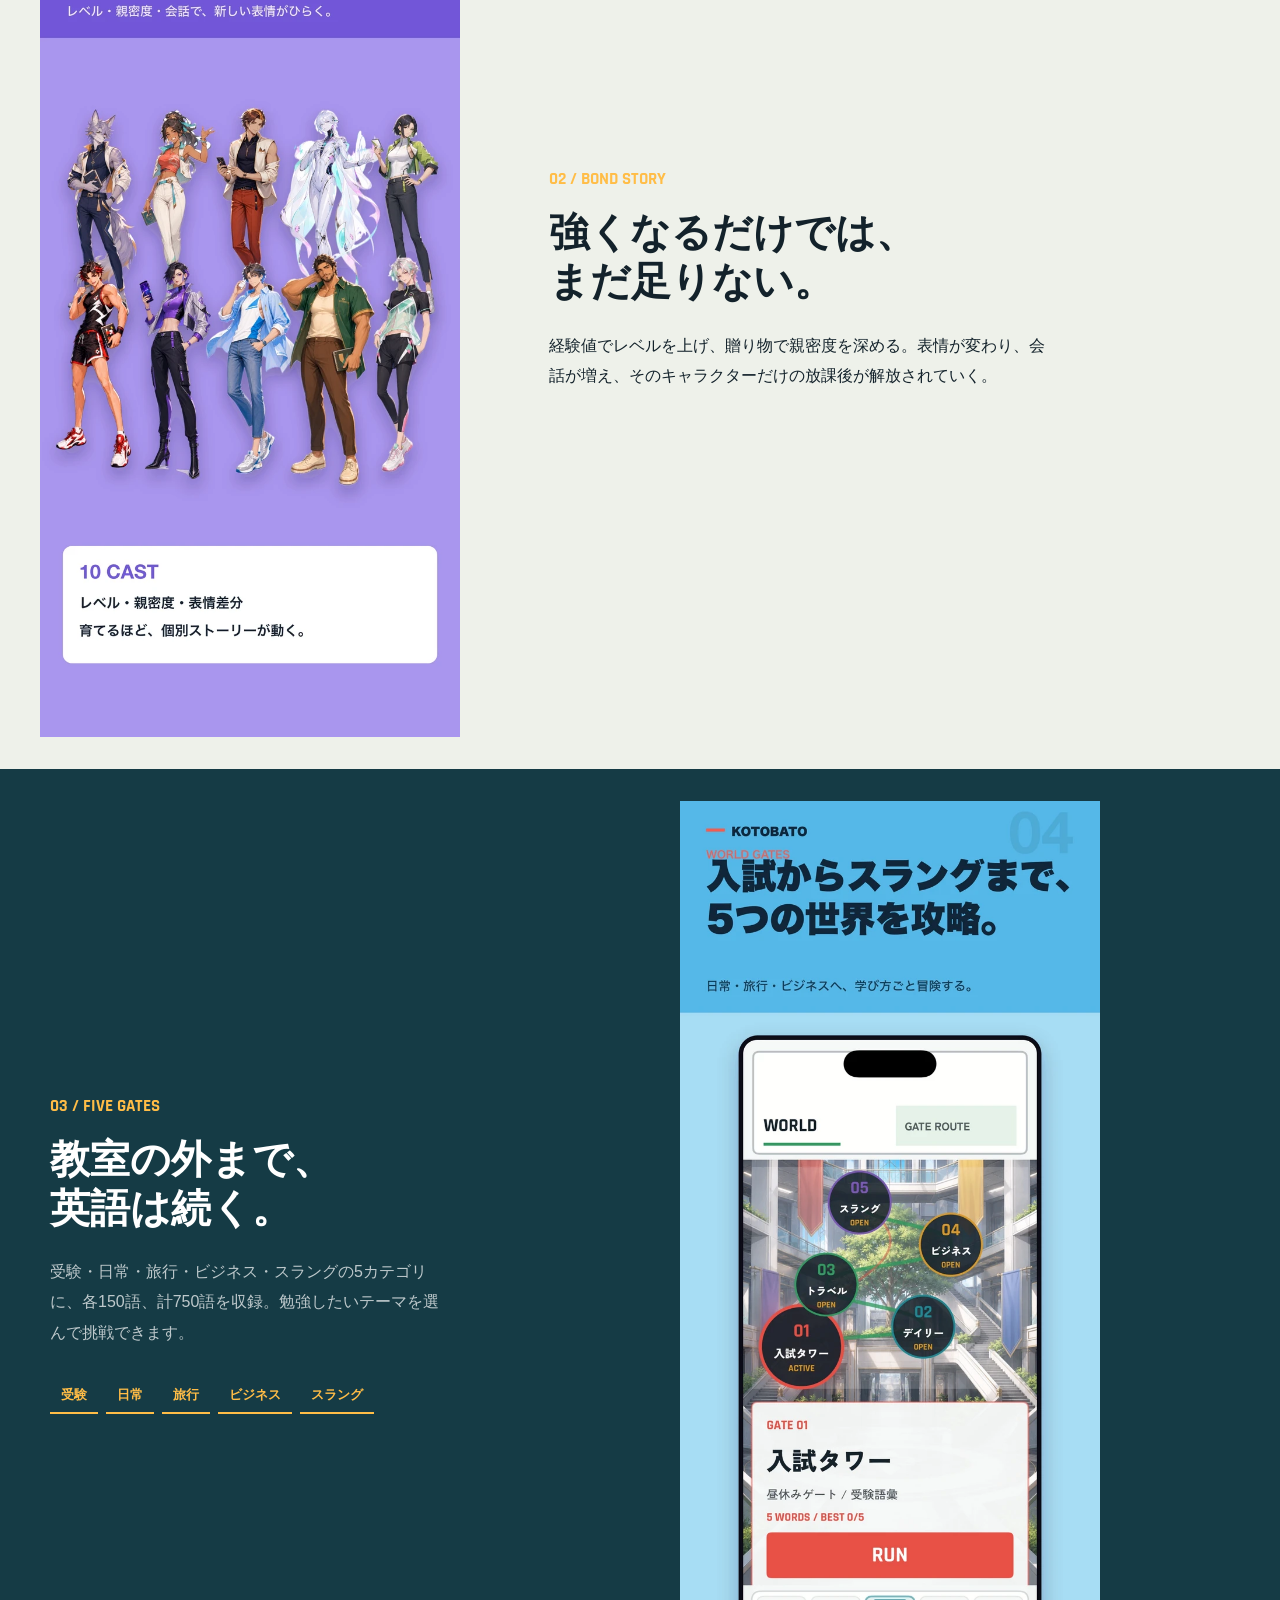
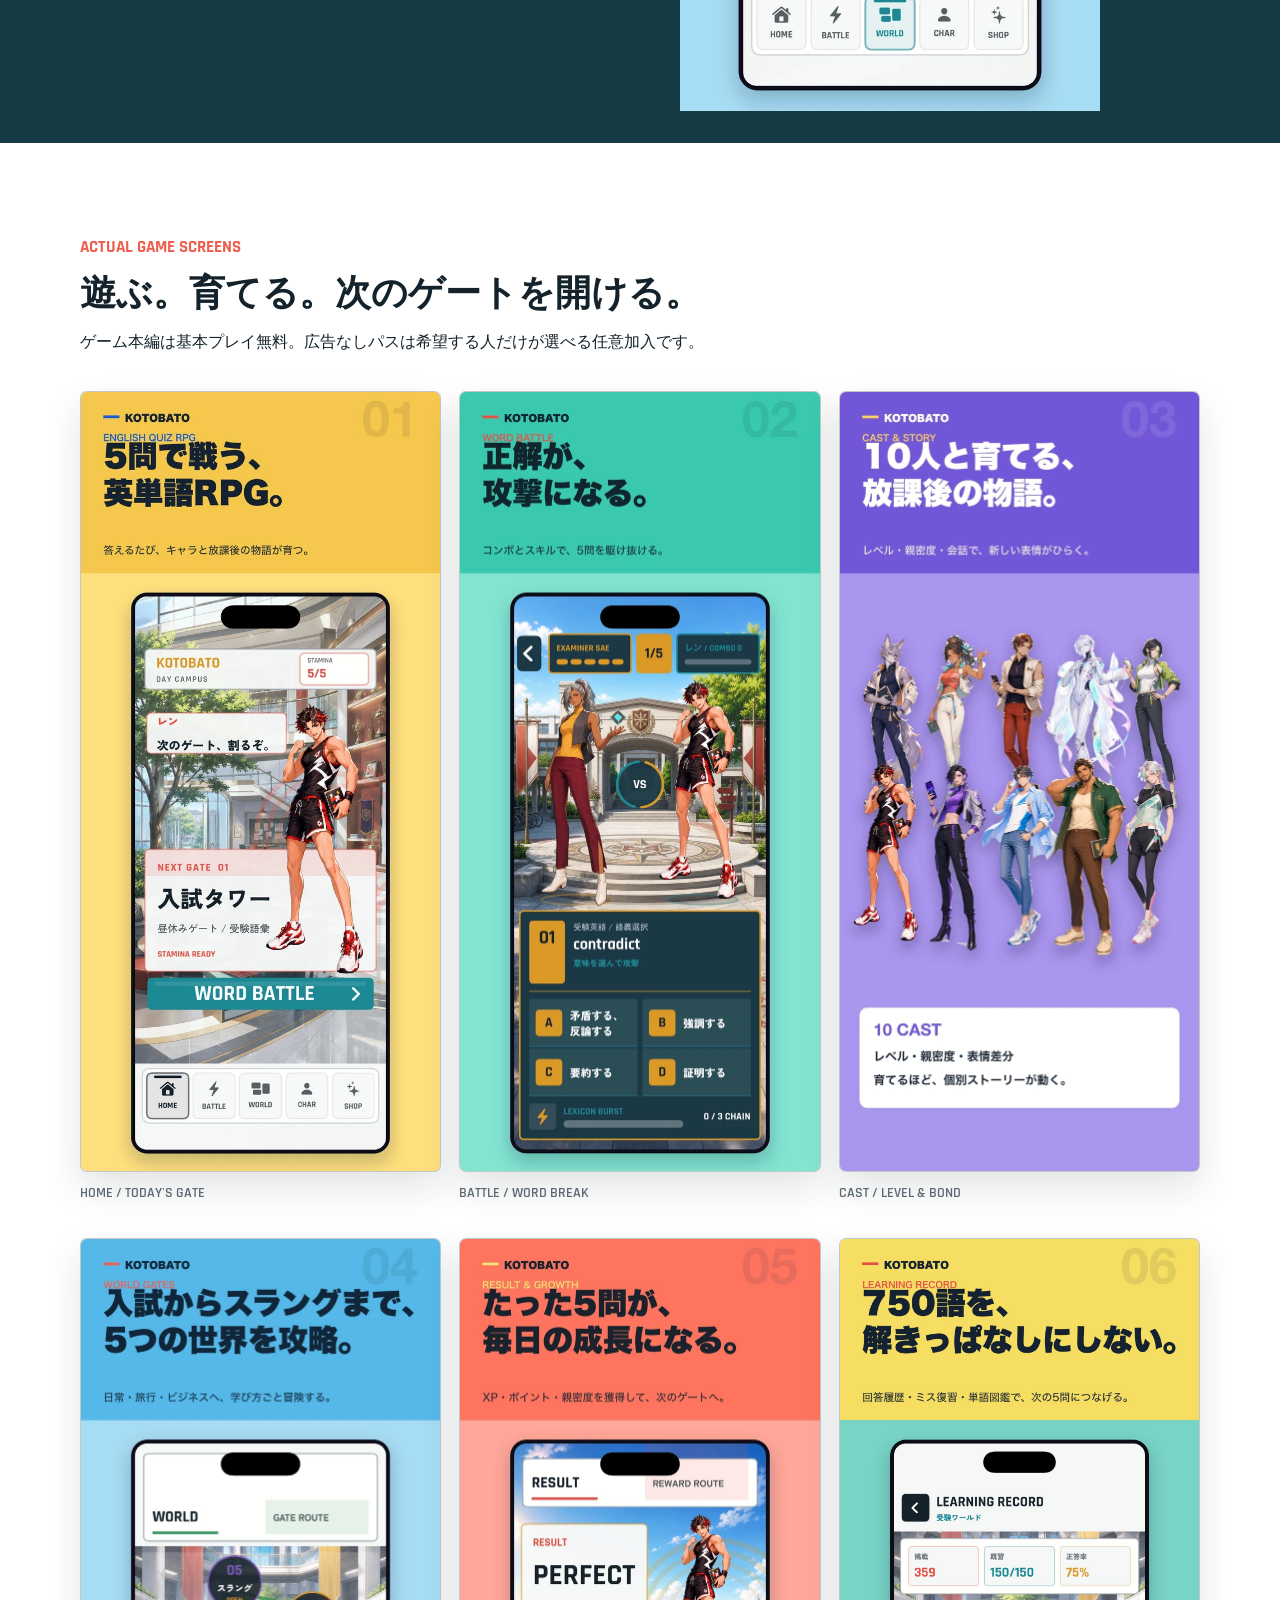
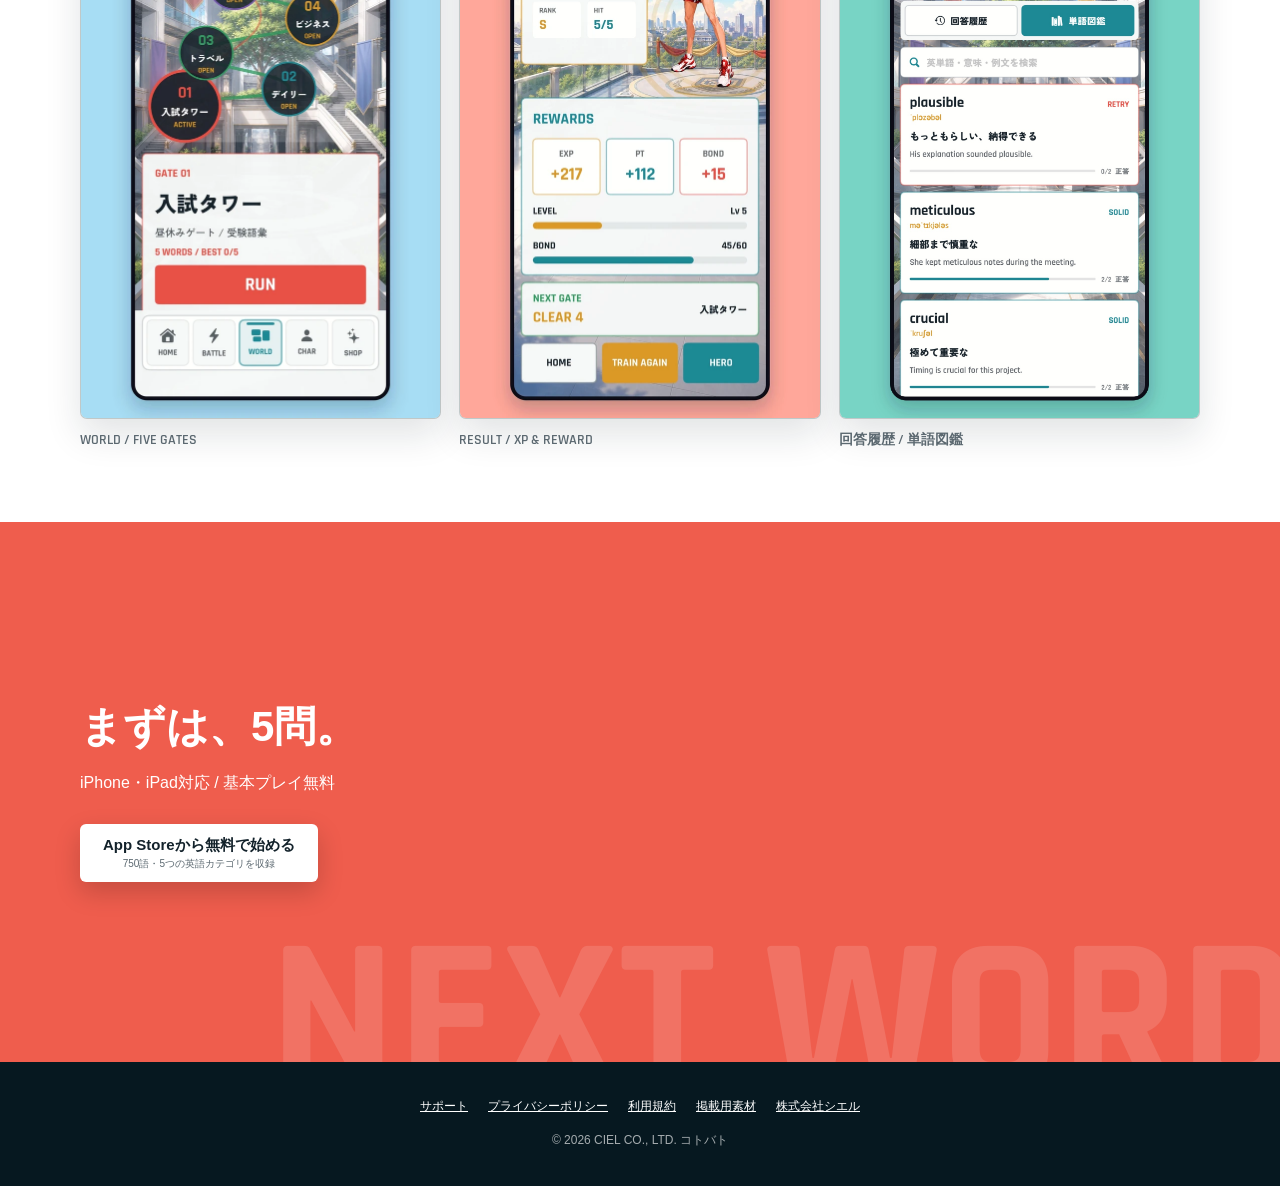
==== commit d1c37d84: "Publish approved Kotobato campaign and current learning features" ====
--- a/index.html
+++ b/index.html
@@ -1,17 +1,17 @@
-<!doctype html>
+<!DOCTYPE html>
 <html lang="ja">
 <head>
   <meta charset="utf-8">
   <meta name="viewport" content="width=device-width, initial-scale=1, viewport-fit=cover">
   <title>コトバト - 英単語クイズRPG | 放課後、ことばが武器になる。</title>
-  <meta name="description" content="大学受験、英会話、海外旅行、ビジネス英語、スラングを5問バトルで学ぶ育成クイズRPG。通学・通勤のスキマ時間や勉強の息抜きにも遊べます。">
+  <meta name="description" content="英単語で、強くなれ。コトバトは1バトル5問の英単語クイズRPG。750語、10人の仲間、育成と親密度ストーリー。解いた問題は回答履歴で復習できます。iPhone・iPadで基本プレイ無料。">
   <meta name="theme-color" content="#112f3a">
   <meta name="robots" content="index,follow,max-image-preview:large">
   <meta name="apple-mobile-web-app-title" content="コトバト">
   <meta name="apple-itunes-app" content="app-id=6798476120, app-argument=https://apps.apple.com/app/apple-store/id6798476120?pt=128977846&amp;ct=launch_lp&amp;mt=8">
   <link rel="canonical" href="https://navi-ray.github.io/word-world-preview-download/">
   <link rel="icon" href="assets/AppIcon-96.png" type="image/png" sizes="96x96">
-  <link rel="preload" as="image" href="assets/01-home.jpg" fetchpriority="high">
+  <link rel="preload" as="image" href="assets/campaign-20260918/01-1024.webp" imagesrcset="assets/campaign-20260918/01-512.webp 512w, assets/campaign-20260918/01-1024.webp 1024w" imagesizes="(max-width: 760px) 82vw, 370px" type="image/webp" fetchpriority="high">
   <meta property="og:type" content="website">
   <meta property="og:locale" content="ja_JP">
   <meta property="og:site_name" content="コトバト">
@@ -29,13 +29,13 @@
   <style>
     @font-face {
       font-family: "WW Display";
-      src: url("assets/fonts/Rajdhani-Bold.ttf") format("truetype");
+      src: url("assets/fonts/Rajdhani-Bold-Latin.ttf") format("truetype");
       font-weight: 700;
       font-display: swap;
     }
     @font-face {
       font-family: "WW Display";
-      src: url("assets/fonts/Rajdhani-SemiBold.ttf") format("truetype");
+      src: url("assets/fonts/Rajdhani-SemiBold-Latin.ttf") format("truetype");
       font-weight: 600;
       font-display: swap;
     }
@@ -268,6 +268,58 @@
       font-size: clamp(38px, 4.7vw, 60px);
       line-height: 1.28;
       font-weight: 900;
+    }
+    .gameplay-preview {
+      background: #13222b;
+      color: var(--white);
+    }
+    .gameplay-preview-inner {
+      width: min(1180px, calc(100% - 40px));
+      margin: 0 auto;
+      display: grid;
+      grid-template-columns: minmax(300px, 1fr) minmax(320px, 500px);
+      align-items: center;
+      gap: clamp(48px, 8vw, 112px);
+      padding: 92px 0;
+    }
+    .gameplay-preview-copy {
+      max-width: 560px;
+    }
+    .gameplay-preview-copy h2 {
+      margin: 18px 0 0;
+      font-size: clamp(42px, 5vw, 68px);
+      line-height: 1.18;
+      font-weight: 900;
+    }
+    .gameplay-preview-copy > p:not(.chapter-index) {
+      margin: 24px 0 0;
+      color: rgba(255,255,255,.78);
+      font-size: 16px;
+      line-height: 1.9;
+      font-weight: 600;
+    }
+    .gameplay-preview-facts {
+      display: grid;
+      grid-template-columns: repeat(3, minmax(0, 1fr));
+      gap: 1px;
+      margin-top: 32px;
+      background: rgba(255,255,255,.22);
+      border-block: 1px solid rgba(255,255,255,.22);
+    }
+    .gameplay-preview-facts span {
+      min-width: 0;
+      padding: 13px 8px;
+      background: #13222b;
+      color: rgba(255,255,255,.78);
+      font: 700 13px/1.2 "WW Display", sans-serif;
+      text-align: center;
+    }
+    .gameplay-preview-video {
+      width: 100%;
+      aspect-ratio: 886 / 1920;
+      display: block;
+      background: #071c25;
+      box-shadow: 24px 26px 0 var(--amber);
     }
     .cast-showcase {
       --cast-accent: #ef5d4d;
@@ -728,6 +780,19 @@
       .declaration { padding: 78px 0 82px; }
       .declaration-inner { width: calc(100% - 32px); }
       .declaration h2 { font-size: 39px; }
+      .gameplay-preview-inner {
+        width: calc(100% - 32px);
+        grid-template-columns: 1fr;
+        gap: 46px;
+        padding: 68px 0 82px;
+      }
+      .gameplay-preview-copy h2 { font-size: 40px; }
+      .gameplay-preview-copy > p:not(.chapter-index) { font-size: 15px; }
+      .gameplay-preview-video {
+        width: min(100%, 430px);
+        margin: 0 auto;
+        box-shadow: 12px 14px 0 var(--amber);
+      }
       .cast-stage {
         min-height: auto;
         grid-template-columns: 1fr;
@@ -827,7 +892,8 @@
         pointer-events: auto;
         transform: none;
       }
-      body.cast-in-view .mobile-download {
+      body.cast-in-view .mobile-download,
+      body.preview-in-view .mobile-download {
         opacity: 0;
         pointer-events: none;
         transform: translateY(18px);
@@ -847,6 +913,8 @@
       .cast-art, .cast-copy-line { animation: none; transition: none; }
     }
   </style>
+  <link rel="stylesheet" href="assets/campaign-20260918.css">
+  <script src="assets/campaign-20260918.js" defer></script>
   <script type="application/ld+json">
   {
     "@context": "https://schema.org",
@@ -854,50 +922,55 @@
     "name": "コトバト - 英単語クイズRPG",
     "operatingSystem": "iOS 16.0 or later",
     "applicationCategory": "GameApplication",
+    "applicationSubCategory": "Educational game",
+    "softwareVersion": "1.0.5",
+    "inLanguage": "ja",
+    "contentRating": "4+",
+    "isAccessibleForFree": true,
     "description": "大学受験、英会話、海外旅行、ビジネス英語、スラングを5問バトルで学ぶ育成クイズRPG。",
+    "keywords": "英単語, 英語学習, 受験英語, 英会話, 旅行英語, ビジネス英語, スラング, クイズRPG, 育成ゲーム, 暇つぶし, スキマ時間",
     "image": "https://navi-ray.github.io/word-world-preview-download/assets/AppIcon-1024.png",
     "url": "https://apps.apple.com/app/apple-store/id6798476120?pt=128977846&ct=launch_lp&mt=8",
+    "downloadUrl": "https://apps.apple.com/app/apple-store/id6798476120?pt=128977846&ct=launch_lp&mt=8",
+    "publisher": { "@type": "Organization", "name": "CIEL CO., LTD." },
+    "screenshot": [
+      "https://navi-ray.github.io/word-world-preview-download/assets/01-home.jpg",
+      "https://navi-ray.github.io/word-world-preview-download/assets/02-battle.jpg",
+      "https://navi-ray.github.io/word-world-preview-download/assets/03-character.jpg"
+    ],
     "offers": { "@type": "Offer", "price": "0", "priceCurrency": "JPY" }
   }
   </script>
 </head>
 <body>
-  <header class="site-header">
+  <header class="site-header campaign-header">
     <a class="brand" href="#top" aria-label="コトバト 英単語クイズRPG トップへ">
-      <img src="assets/AppIcon-96.png" width="96" height="96" alt="">
-      <span>KOTOBATO</span>
+      <img src="assets/web/AppIcon-80.webp" width="80" height="80" alt="">
+      <span>コトバト</span>
     </a>
     <a class="header-link" href="https://apps.apple.com/app/apple-store/id6798476120?pt=128977846&amp;ct=launch_lp&amp;mt=8">App Storeへ</a>
   </header>
 
   <main id="top">
-    <section class="hero">
-      <img class="hero-image" src="assets/01-home.jpg" width="1242" height="2688" alt="英単語クイズRPG コトバトの放課後ホーム画面" fetchpriority="high">
-      <div class="hero-shade"></div>
-      <div class="hero-content">
-        <p class="eyebrow">ENGLISH QUIZ RPG</p>
-        <h1>コトバト</h1>
-        <p class="brand-reading">KOTOBATO</p>
-        <p class="hero-line">放課後、<br>ことばが武器になる。</p>
-        <p class="hero-copy">答えた5問が、攻撃になり、経験値になり、<br>あいつとの次の会話になる。</p>
-        <div class="hero-proof" aria-label="ゲームの特徴">
-          <div class="hero-proof-item"><strong>5 Q</strong><span>1バトル5問</span></div>
-          <div class="hero-proof-item"><strong>5 GATES</strong><span>受験〜スラング</span></div>
-          <div class="hero-proof-item"><strong>10 CAST</strong><span>育成・親密度</span></div>
-        </div>
-        <div class="actions">
-          <a class="store-button" id="hero-store-cta" href="https://apps.apple.com/app/apple-store/id6798476120?pt=128977846&amp;ct=launch_lp&amp;mt=8"><span>App Storeから無料で始める</span><small>iPhone / iPad対応</small></a>
-          <a class="story-link" href="#story">ゲームの世界へ&nbsp; ↓</a>
-        </div>
+    <section class="campaign-hero" aria-labelledby="campaign-title">
+      <div class="campaign-intro">
+        <div><h1 id="campaign-title">コトバト <span>英単語クイズRPG</span></h1><p>1バトル5問。英単語を覚えて、仲間を育てよう。</p></div>
+        <a class="store-button" id="hero-store-cta" href="https://apps.apple.com/app/apple-store/id6798476120?pt=128977846&amp;ct=launch_lp&amp;mt=8"><span>App Storeから無料で始める</span><small>iPhone・iPad対応</small></a>
       </div>
-      <div class="next-scene" aria-hidden="true">OPEN THE FIRST GATE</div>
+      <div class="campaign-rail" tabindex="0" role="region" aria-label="コトバトの紹介イラスト6枚">
+        <figure><a href="assets/campaign-20260918/01-1024.webp" aria-label="英単語で、強くなれ。の画像を開く"><img src="assets/campaign-20260918/01-1024.webp" srcset="assets/campaign-20260918/01-512.webp 512w, assets/campaign-20260918/01-1024.webp 1024w" sizes="(max-width: 760px) 82vw, 370px" width="1024" height="1536" alt="英単語で、強くなれ。レン、シオン、ミロ" fetchpriority="high"></a><figcaption>01 / 英単語で、強くなれ。</figcaption></figure>
+        <figure><a href="assets/campaign-20260918/02-1024.webp" aria-label="この5問、勝負しようぜ。の画像を開く"><img src="assets/campaign-20260918/02-1024.webp" srcset="assets/campaign-20260918/02-512.webp 512w, assets/campaign-20260918/02-1024.webp 1024w" sizes="(max-width: 760px) 82vw, 370px" width="1024" height="1536" alt="この5問、勝負しようぜ。レンと対戦相手" decoding="async"></a><figcaption>02 / この5問、勝負しようぜ。</figcaption></figure>
+        <figure><a href="assets/campaign-20260918/03-1024.webp" aria-label="仲間のこと、もっと知りたい。の画像を開く"><img src="assets/campaign-20260918/03-1024.webp" srcset="assets/campaign-20260918/03-512.webp 512w, assets/campaign-20260918/03-1024.webp 1024w" sizes="(max-width: 760px) 82vw, 370px" width="1024" height="1536" alt="仲間のこと、もっと知りたい。ミロとシオン" decoding="async"></a><figcaption>03 / 仲間のこと、もっと知りたい。</figcaption></figure>
+        <figure><a href="assets/campaign-20260918/04-1024.webp" aria-label="旅行で使う英語も、クイズで覚える。の画像を開く"><img src="assets/campaign-20260918/04-1024.webp" srcset="assets/campaign-20260918/04-512.webp 512w, assets/campaign-20260918/04-1024.webp 1024w" sizes="(max-width: 760px) 82vw, 370px" width="1024" height="1536" alt="旅行で使う英語も、クイズで覚える。ナディアとアオ" loading="lazy" decoding="async"></a><figcaption>04 / 旅行で使う英語も、クイズで覚える。</figcaption></figure>
+        <figure><a href="assets/campaign-20260918/05-1024.webp" aria-label="あの単語、なんだっけ。の画像を開く"><img src="assets/campaign-20260918/05-1024.webp" srcset="assets/campaign-20260918/05-512.webp 512w, assets/campaign-20260918/05-1024.webp 1024w" sizes="(max-width: 760px) 82vw, 370px" width="1024" height="1536" alt="あの単語、なんだっけ。シオンとアオ" loading="lazy" decoding="async"></a><figcaption>05 / あの単語、なんだっけ。</figcaption></figure>
+        <figure><a href="assets/campaign-20260918/06-1024.webp" aria-label="次は、誰と行こう。の画像を開く"><img src="assets/campaign-20260918/06-1024.webp" srcset="assets/campaign-20260918/06-512.webp 512w, assets/campaign-20260918/06-1024.webp 1024w" sizes="(max-width: 760px) 82vw, 370px" width="1024" height="1536" alt="次は、誰と行こう。ガウとミロ" loading="lazy" decoding="async"></a><figcaption>06 / 次は、誰と行こう。</figcaption></figure>
+      </div>
+      <div class="campaign-controls"><p>紹介用イラスト。実際のプレイ画面とは異なります。</p><button type="button" data-campaign-prev aria-label="前の紹介画像" title="前の紹介画像">←</button><button type="button" data-campaign-next aria-label="次の紹介画像" title="次の紹介画像">→</button></div>
     </section>
 
-    <section class="declaration" id="story">
-      <div class="declaration-inner reveal">
-        <p>これは、単語帳の続きではない。</p>
-        <h2>知らない単語の向こうに、<br>まだ会っていない物語がある。</h2>
-      </div>
+    <section class="campaign-facts" id="story">
+      <h2>750語と、10人の仲間。</h2>
+      <p>受験・日常・旅行・ビジネス・スラングの5カテゴリ。<br>解いた問題は回答履歴に残り、間違えた単語を見直せます。<br><a href="#cast">仲間を見る</a> ・ <a href="#screens">プレイ画面を見る</a></p>
     </section>
 
     <section class="cast-showcase" id="cast" aria-labelledby="cast-title">
@@ -908,31 +981,31 @@
           <p class="cast-callsign cast-copy-line" id="cast-callsign">LEAD RUNNER</p>
           <p class="cast-description cast-copy-line" id="cast-description">熱量で仲間を引っ張り、正解を次の一撃へ変えるワードランナー。</p>
           <p class="cast-unlock cast-copy-line" id="cast-unlock">STARTER CAST</p>
-          <div class="cast-controls" aria-label="キャラクター切り替え">
+          <div class="cast-controls" role="group" aria-label="キャラクター切り替え">
             <button class="cast-arrow" id="cast-prev" type="button" aria-label="前のキャラクター">←</button>
             <button class="cast-arrow" id="cast-next" type="button" aria-label="次のキャラクター">→</button>
           </div>
         </div>
         <div class="cast-art-zone">
-          <img class="cast-backdrop" src="assets/cast/campus-hall.jpg" width="1672" height="941" alt="放課後の学園廊下" loading="lazy" decoding="async">
+          <img class="cast-backdrop" src="assets/web/cast/campus-hall.webp" width="1200" height="675" alt="放課後の学園廊下" loading="lazy" decoding="async">
           <div class="cast-accent-block" aria-hidden="true"></div>
           <span class="cast-number" id="cast-number" aria-hidden="true">01</span>
           <span class="cast-ground" aria-hidden="true"></span>
-          <img class="cast-art" id="cast-art" src="assets/cast/ren.png" width="719" height="1440" alt="レンの全身立ち絵" loading="lazy" decoding="async">
+          <img class="cast-art" id="cast-art" src="assets/web/cast/ren.webp" width="479" height="960" alt="レンの全身立ち絵" loading="lazy" decoding="async">
         </div>
       </div>
       <nav class="cast-roster" aria-label="10人のキャスト">
         <div class="cast-roster-inner">
-          <button class="cast-choice is-active" type="button" data-cast="0" aria-pressed="true"><img src="assets/cast/ren-thumb.png" alt="" loading="lazy"><span>レン</span></button>
-          <button class="cast-choice" type="button" data-cast="1" aria-pressed="false"><img src="assets/cast/shion-thumb.png" alt="" loading="lazy"><span>シオン</span></button>
-          <button class="cast-choice" type="button" data-cast="2" aria-pressed="false"><img src="assets/cast/gau-thumb.png" alt="" loading="lazy"><span>ガウ</span></button>
-          <button class="cast-choice" type="button" data-cast="3" aria-pressed="false"><img src="assets/cast/ao-thumb.png" alt="" loading="lazy"><span>アオ</span></button>
-          <button class="cast-choice" type="button" data-cast="4" aria-pressed="false"><img src="assets/cast/glen-thumb.png" alt="" loading="lazy"><span>グレン</span></button>
-          <button class="cast-choice" type="button" data-cast="5" aria-pressed="false"><img src="assets/cast/milo-thumb.png" alt="" loading="lazy"><span>ミロ</span></button>
-          <button class="cast-choice" type="button" data-cast="6" aria-pressed="false"><img src="assets/cast/nadiya-thumb.png" alt="" loading="lazy"><span>ナディア</span></button>
-          <button class="cast-choice" type="button" data-cast="7" aria-pressed="false"><img src="assets/cast/luca-thumb.png" alt="" loading="lazy"><span>ルカ</span></button>
-          <button class="cast-choice" type="button" data-cast="8" aria-pressed="false"><img src="assets/cast/eon-thumb.png" alt="" loading="lazy"><span>イオン</span></button>
-          <button class="cast-choice" type="button" data-cast="9" aria-pressed="false"><img src="assets/cast/iori-thumb.png" alt="" loading="lazy"><span>イオリ</span></button>
+          <button class="cast-choice is-active" type="button" data-cast="0" aria-pressed="true"><img src="assets/web/cast/ren-thumb.webp" width="99" height="200" alt="" loading="lazy" decoding="async"><span>レン</span></button>
+          <button class="cast-choice" type="button" data-cast="1" aria-pressed="false"><img src="assets/web/cast/shion-thumb.webp" width="98" height="200" alt="" loading="lazy" decoding="async"><span>シオン</span></button>
+          <button class="cast-choice" type="button" data-cast="2" aria-pressed="false"><img src="assets/web/cast/gau-thumb.webp" width="99" height="200" alt="" loading="lazy" decoding="async"><span>ガウ</span></button>
+          <button class="cast-choice" type="button" data-cast="3" aria-pressed="false"><img src="assets/web/cast/ao-thumb.webp" width="103" height="200" alt="" loading="lazy" decoding="async"><span>アオ</span></button>
+          <button class="cast-choice" type="button" data-cast="4" aria-pressed="false"><img src="assets/web/cast/glen-thumb.webp" width="92" height="200" alt="" loading="lazy" decoding="async"><span>グレン</span></button>
+          <button class="cast-choice" type="button" data-cast="5" aria-pressed="false"><img src="assets/web/cast/milo-thumb.webp" width="96" height="200" alt="" loading="lazy" decoding="async"><span>ミロ</span></button>
+          <button class="cast-choice" type="button" data-cast="6" aria-pressed="false"><img src="assets/web/cast/nadiya-thumb.webp" width="95" height="200" alt="" loading="lazy" decoding="async"><span>ナディア</span></button>
+          <button class="cast-choice" type="button" data-cast="7" aria-pressed="false"><img src="assets/web/cast/luca-thumb.webp" width="95" height="200" alt="" loading="lazy" decoding="async"><span>ルカ</span></button>
+          <button class="cast-choice" type="button" data-cast="8" aria-pressed="false"><img src="assets/web/cast/eon-thumb.webp" width="95" height="200" alt="" loading="lazy" decoding="async"><span>イオン</span></button>
+          <button class="cast-choice" type="button" data-cast="9" aria-pressed="false"><img src="assets/web/cast/iori-thumb.webp" width="95" height="200" alt="" loading="lazy" decoding="async"><span>イオリ</span></button>
         </div>
       </nav>
     </section>
@@ -944,7 +1017,7 @@
         <p>出題される英単語を見極め、4つの意味からターゲットを選ぶ。連続正解はチェインへ、覚えた一語は次の一撃へ変わる。</p>
       </div>
       <figure class="chapter-visual">
-        <img src="assets/02-battle.jpg" width="1242" height="2688" alt="正解した英単語が攻撃に変わるクイズバトル画面" loading="lazy" decoding="async">
+        <img src="assets/web/02-battle.webp?v=14" width="720" height="1558" alt="正解した英単語が攻撃に変わるクイズバトル画面" loading="lazy" decoding="async">
       </figure>
     </section>
 
@@ -955,7 +1028,7 @@
         <p>経験値でレベルを上げ、贈り物で親密度を深める。表情が変わり、会話が増え、そのキャラクターだけの放課後が解放されていく。</p>
       </div>
       <figure class="chapter-visual">
-        <img src="assets/03-character.jpg" width="1242" height="2688" alt="レベルと親密度を育てて会話を解放するキャラクター画面" loading="lazy" decoding="async">
+        <img src="assets/web/03-character.webp?v=14" width="720" height="1558" alt="レベルと親密度を育てて会話を解放するキャラクター画面" loading="lazy" decoding="async">
       </figure>
     </section>
 
@@ -963,13 +1036,13 @@
       <div class="chapter-copy reveal">
         <p class="chapter-index">03 / FIVE GATES</p>
         <h2>教室の外まで、<br>英語は続く。</h2>
-        <p>受験のための語彙から、旅先のひと言、仕事で通じる表現、街で飛び交うスラングまで。覚える目的そのものが、次のワールドになる。</p>
-        <div class="world-tags" aria-label="収録カテゴリ">
+        <p>受験・日常・旅行・ビジネス・スラングの5カテゴリに、各150語、計750語を収録。勉強したいテーマを選んで挑戦できます。</p>
+        <div class="world-tags" role="group" aria-label="収録カテゴリ">
           <span>受験</span><span>日常</span><span>旅行</span><span>ビジネス</span><span>スラング</span>
         </div>
       </div>
       <figure class="chapter-visual">
-        <img src="assets/04-world.jpg" width="1242" height="2688" alt="5つの英語カテゴリから挑戦先を選ぶワールド画面" loading="lazy" decoding="async">
+        <img src="assets/web/04-world.webp?v=14" width="720" height="1558" alt="5つの英語カテゴリから挑戦先を選ぶワールド画面" loading="lazy" decoding="async">
       </figure>
     </section>
 
@@ -977,22 +1050,23 @@
       <div class="proof-head reveal">
         <p class="proof-label">ACTUAL GAME SCREENS</p>
         <h2>遊ぶ。育てる。次のゲートを開ける。</h2>
+        <p>ゲーム本編は基本プレイ無料。広告なしパスは希望する人だけが選べる任意加入です。</p>
       </div>
-      <div class="screen-grid" aria-label="コトバトの実際のゲーム画面">
-        <figure><img src="assets/01-home.jpg" width="1242" height="2688" alt="ホーム画面" loading="lazy" decoding="async"><figcaption>HOME / TODAY'S GATE</figcaption></figure>
-        <figure><img src="assets/02-battle.jpg" width="1242" height="2688" alt="クイズバトル画面" loading="lazy" decoding="async"><figcaption>BATTLE / WORD BREAK</figcaption></figure>
-        <figure><img src="assets/03-character.jpg" width="1242" height="2688" alt="キャラクター育成画面" loading="lazy" decoding="async"><figcaption>CAST / LEVEL &amp; BOND</figcaption></figure>
-        <figure><img src="assets/04-world.jpg" width="1242" height="2688" alt="ワールド選択画面" loading="lazy" decoding="async"><figcaption>WORLD / FIVE GATES</figcaption></figure>
-        <figure><img src="assets/05-result.jpg" width="1242" height="2688" alt="バトル結果画面" loading="lazy" decoding="async"><figcaption>RESULT / XP &amp; REWARD</figcaption></figure>
-        <figure><img src="assets/06-premium.jpg" width="1242" height="2688" alt="広告なしパス画面" loading="lazy" decoding="async"><figcaption>PASS / PLAY YOUR WAY</figcaption></figure>
+      <div class="screen-grid" role="group" aria-label="コトバトの実際のゲーム画面">
+        <figure><img src="assets/web/hero-640.webp" width="640" height="1385" alt="ホーム画面" loading="lazy" decoding="async"><figcaption>HOME / TODAY'S GATE</figcaption></figure>
+        <figure><img src="assets/web/02-battle.webp?v=14" width="720" height="1558" alt="クイズバトル画面" loading="lazy" decoding="async"><figcaption>BATTLE / WORD BREAK</figcaption></figure>
+        <figure><img src="assets/web/03-character.webp?v=14" width="720" height="1558" alt="キャラクター育成画面" loading="lazy" decoding="async"><figcaption>CAST / LEVEL &amp; BOND</figcaption></figure>
+        <figure><img src="assets/web/04-world.webp?v=14" width="720" height="1558" alt="ワールド選択画面" loading="lazy" decoding="async"><figcaption>WORLD / FIVE GATES</figcaption></figure>
+        <figure><img src="assets/web/05-result.webp?v=14" width="720" height="1558" alt="バトル結果画面" loading="lazy" decoding="async"><figcaption>RESULT / XP &amp; REWARD</figcaption></figure>
+        <figure><img src="assets/06-learning-record.jpg?v=16" width="720" height="1558" alt="回答履歴と単語図鑑の画面" loading="lazy" decoding="async"><figcaption>回答履歴 / 単語図鑑</figcaption></figure>
       </div>
     </section>
 
     <section class="final-cta">
       <div class="final-inner reveal">
-        <h2>その一語で、<br>次の景色を開け。</h2>
-        <p>iPhone / iPad対応・基本プレイ無料</p>
-        <a class="store-button" href="https://apps.apple.com/app/apple-store/id6798476120?pt=128977846&amp;ct=launch_lp&amp;mt=8"><span>App Storeから無料で始める</span><small>iPhone / iPad対応</small></a>
+        <h2>まずは、5問。</h2>
+        <p>iPhone・iPad対応 / 基本プレイ無料</p>
+        <a class="store-button" href="https://apps.apple.com/app/apple-store/id6798476120?pt=128977846&amp;ct=launch_lp&amp;mt=8"><span>App Storeから無料で始める</span><small>750語・5つの英語カテゴリを収録</small></a>
       </div>
     </section>
   </main>
@@ -1002,6 +1076,8 @@
       <a href="support.html">サポート</a>
       <a href="privacy.html">プライバシーポリシー</a>
       <a href="terms.html">利用規約</a>
+      <a href="press.html">掲載用素材</a>
+      <a href="https://cielsaloon.com/">株式会社シエル</a>
     </nav>
     <div>© 2026 CIEL CO., LTD. コトバト</div>
   </footer>
@@ -1039,7 +1115,7 @@
 
     const preloadCast = (index) => {
       const image = new Image();
-      image.src = `assets/cast/${castData[index].image}.png`;
+      image.src = `assets/web/cast/${castData[index].image}.webp`;
       return image.decode ? image.decode().catch(() => {}) : Promise.resolve();
     };
 
@@ -1055,7 +1131,7 @@
 
       activeCast = nextIndex;
       castShowcase.style.setProperty("--cast-accent", next.accent);
-      castArt.src = `assets/cast/${next.image}.png`;
+      castArt.src = `assets/web/cast/${next.image}.webp`;
       castArt.alt = `${next.name}の全身立ち絵`;
       castName.textContent = next.name;
       castCallsign.textContent = next.callSign;
--- a/assets/campaign-20260918.css
+++ b/assets/campaign-20260918.css
@@ -0,0 +1,89 @@
+/* Shared by the official LP and company product page. */
+.campaign-header {
+  position: static;
+  width: min(1200px, calc(100% - 32px));
+  padding: 14px 0;
+  color: #17232a;
+  gap: 16px;
+}
+.campaign-header .brand { color: #17232a; font-family: inherit; font-size: 22px; }
+.campaign-header .brand span { display: inline; }
+.campaign-header .header-link { background: #17232a; font-size: 14px; border: 0; }
+.campaign-hero { background: #fff; color: #17232a; padding: 8px 0 36px; }
+.campaign-intro {
+  width: min(1200px, calc(100% - 32px));
+  margin: 0 auto 18px;
+  display: flex;
+  flex-wrap: wrap;
+  align-items: center;
+  justify-content: space-between;
+  gap: 16px 32px;
+}
+.campaign-intro h1 { margin: 0; font-size: 36px; line-height: 1.25; letter-spacing: 0; }
+.campaign-intro h1 span { font-size: 18px; display: inline-block; }
+.campaign-intro p { margin: 8px 0 0; font-size: 16px; line-height: 1.7; }
+.campaign-hero .store-button { display: inline-flex; flex-direction: column; gap: 2px; text-align: center; background: #17232a; color: #fff; font-size: 16px; box-shadow: none; min-height: 52px; }
+.campaign-hero .store-button small { color: #e1e6e8; font-size: 13px; }
+.campaign-rail {
+  display: grid;
+  grid-auto-flow: column;
+  grid-auto-columns: min(370px, 82vw);
+  gap: 16px;
+  overflow-x: auto;
+  overscroll-behavior-x: contain;
+  scroll-snap-type: x mandatory;
+  scroll-padding-inline: max(16px, calc((100% - 1200px) / 2));
+  padding: 0 max(16px, calc((100% - 1200px) / 2)) 16px;
+  scrollbar-color: #17838d #e8edef;
+  background: #fff;
+}
+.campaign-rail figure { margin: 0; min-width: 0; scroll-snap-align: start; }
+.campaign-rail a { display: block; }
+.campaign-rail img {
+  display: block;
+  width: 100%;
+  height: auto;
+  aspect-ratio: 2 / 3;
+  object-fit: contain;
+  border: 0;
+  border-radius: 0;
+  box-shadow: none;
+}
+.campaign-rail figcaption { padding: 10px 0 0; font-size: 14px; line-height: 1.5; color: #35474d; }
+.campaign-controls { width: min(1200px, calc(100% - 32px)); margin: 12px auto 0; display: flex; gap: 12px; align-items: center; }
+.campaign-controls p { margin: 0 auto 0 0; font-size: 14px; line-height: 1.6; color: #536268; }
+.campaign-controls button { width: 44px; height: 44px; flex: 0 0 44px; border-radius: 4px; border: 1px solid #b3c0c5; background: #fff; color: #17232a; font-size: 24px; cursor: pointer; }
+.campaign-controls button:disabled { opacity: .35; cursor: default; }
+.campaign-facts { padding: 40px 16px; background: #edf5f5; text-align: center; }
+.campaign-facts h2 { margin: 0; font-size: 28px; line-height: 1.5; }
+.campaign-facts p { margin: 14px auto 0; max-width: 780px; font-size: 16px; line-height: 1.9; }
+.campaign-facts a { font-weight: 700; color: #096e78; }
+.campaign-hero a:focus-visible, .campaign-controls button:focus-visible { outline: 3px solid #137985; outline-offset: 4px; }
+.chapter .chapter-visual { display: flex; justify-content: center; align-items: center; min-height: 0; padding: 32px; }
+.chapter .chapter-visual img { position: static; width: min(100%, 420px); height: auto; object-fit: contain; }
+.chapter .chapter-visual::after { display: none; }
+.chapter { min-height: 0; }
+.chapter h2 { font-size: 40px; }
+.chapter-copy > p:not(.chapter-index) { font-size: 16px; }
+.screen-grid { grid-template-columns: repeat(3, minmax(0, 1fr)); }
+.screen-grid img { height: auto; object-fit: contain; }
+.proof-head h2 { font-size: 36px; }
+.final-inner h2 { font-size: 42px; }
+@media (max-width: 760px) {
+  .campaign-header { width: calc(100% - 32px); }
+  .campaign-header .brand { font-size: 20px; }
+  .campaign-intro h1 { font-size: 30px; }
+  .campaign-intro { gap: 14px; margin-bottom: 16px; }
+  .campaign-intro .store-button { width: 100%; }
+  .campaign-rail { grid-auto-columns: min(320px, 82vw); gap: 12px; }
+  .campaign-controls p { font-size: 13px; }
+  .campaign-facts h2 { font-size: 24px; }
+  .chapter .chapter-visual { min-height: 0; padding: 20px; }
+  .chapter h2 { font-size: 32px; }
+  .screen-grid { grid-template-columns: repeat(6, min(82vw, 340px)); }
+  .proof-head h2, .final-inner h2 { font-size: 30px; }
+}
+@media (max-height: 740px) and (min-width: 761px) {
+  .campaign-rail { grid-auto-columns: 285px; }
+}
+@media (prefers-reduced-motion: reduce) { .campaign-rail { scroll-behavior: auto; } }
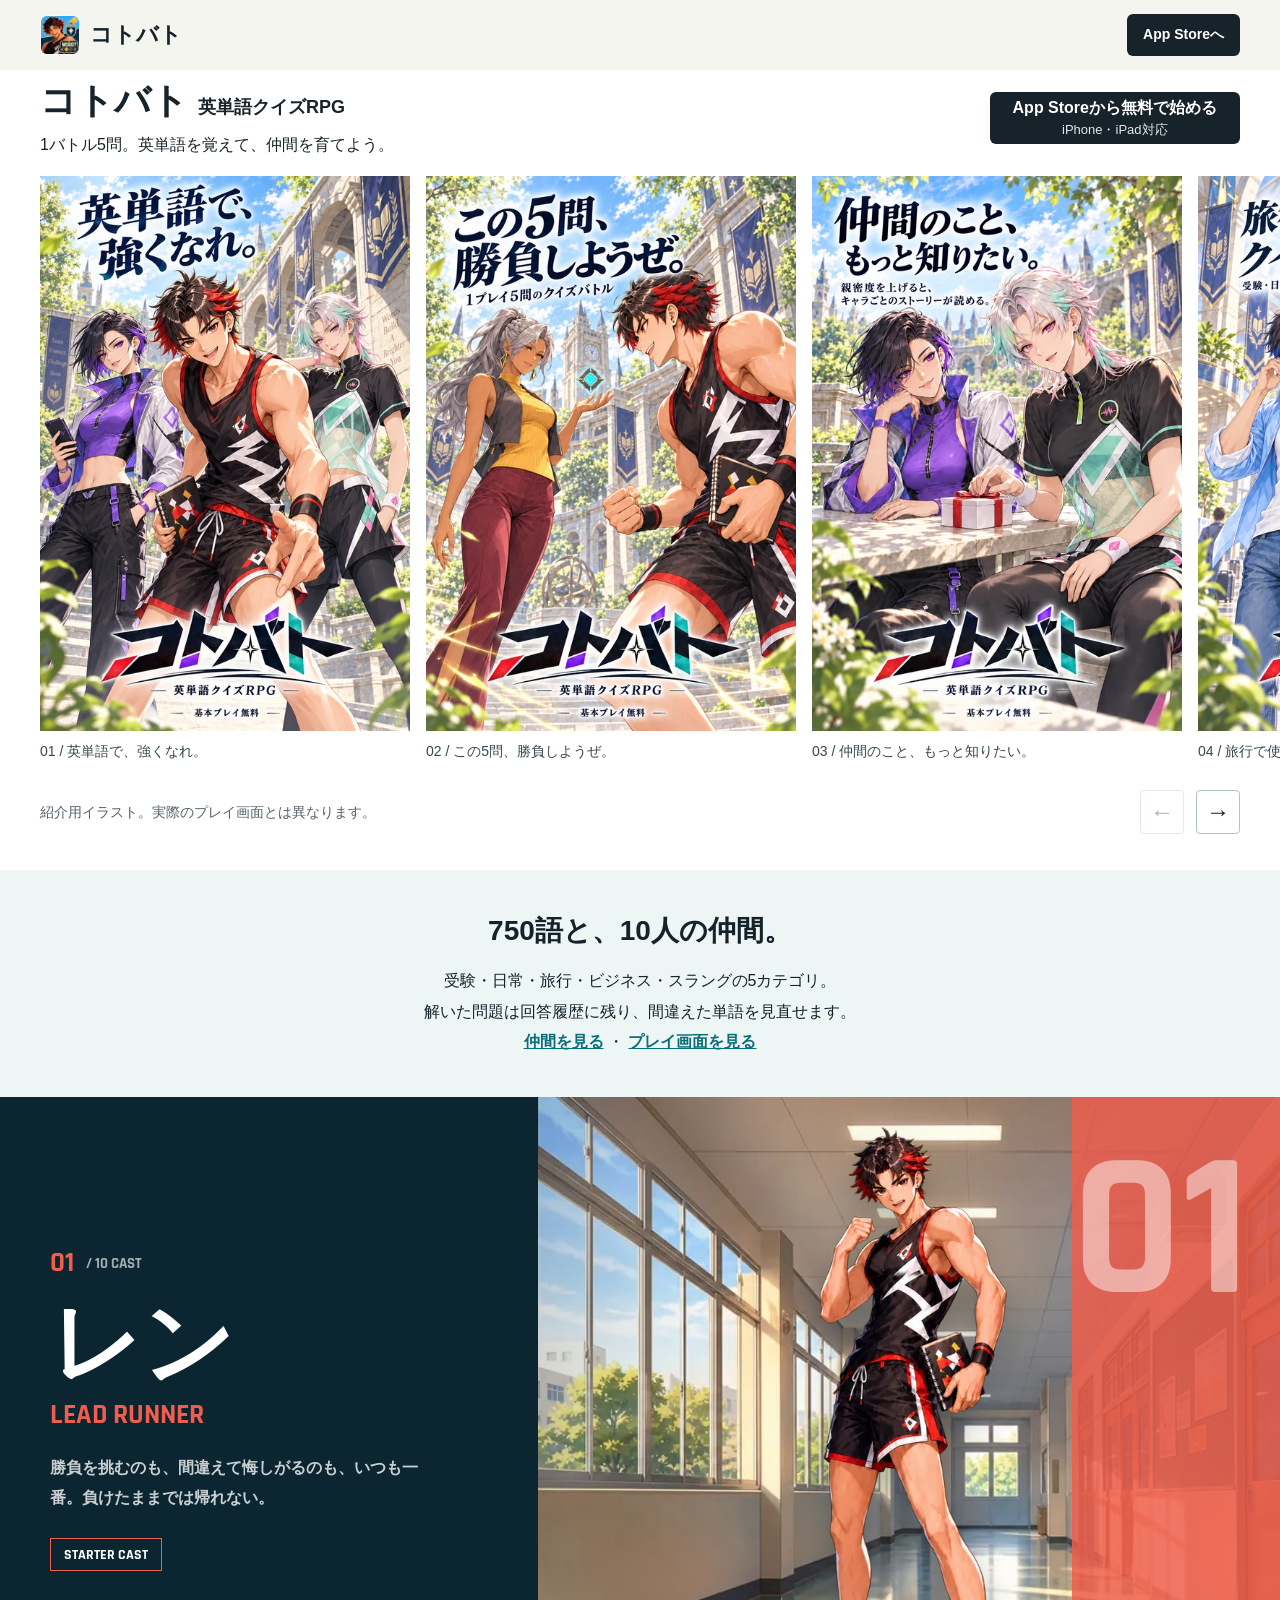
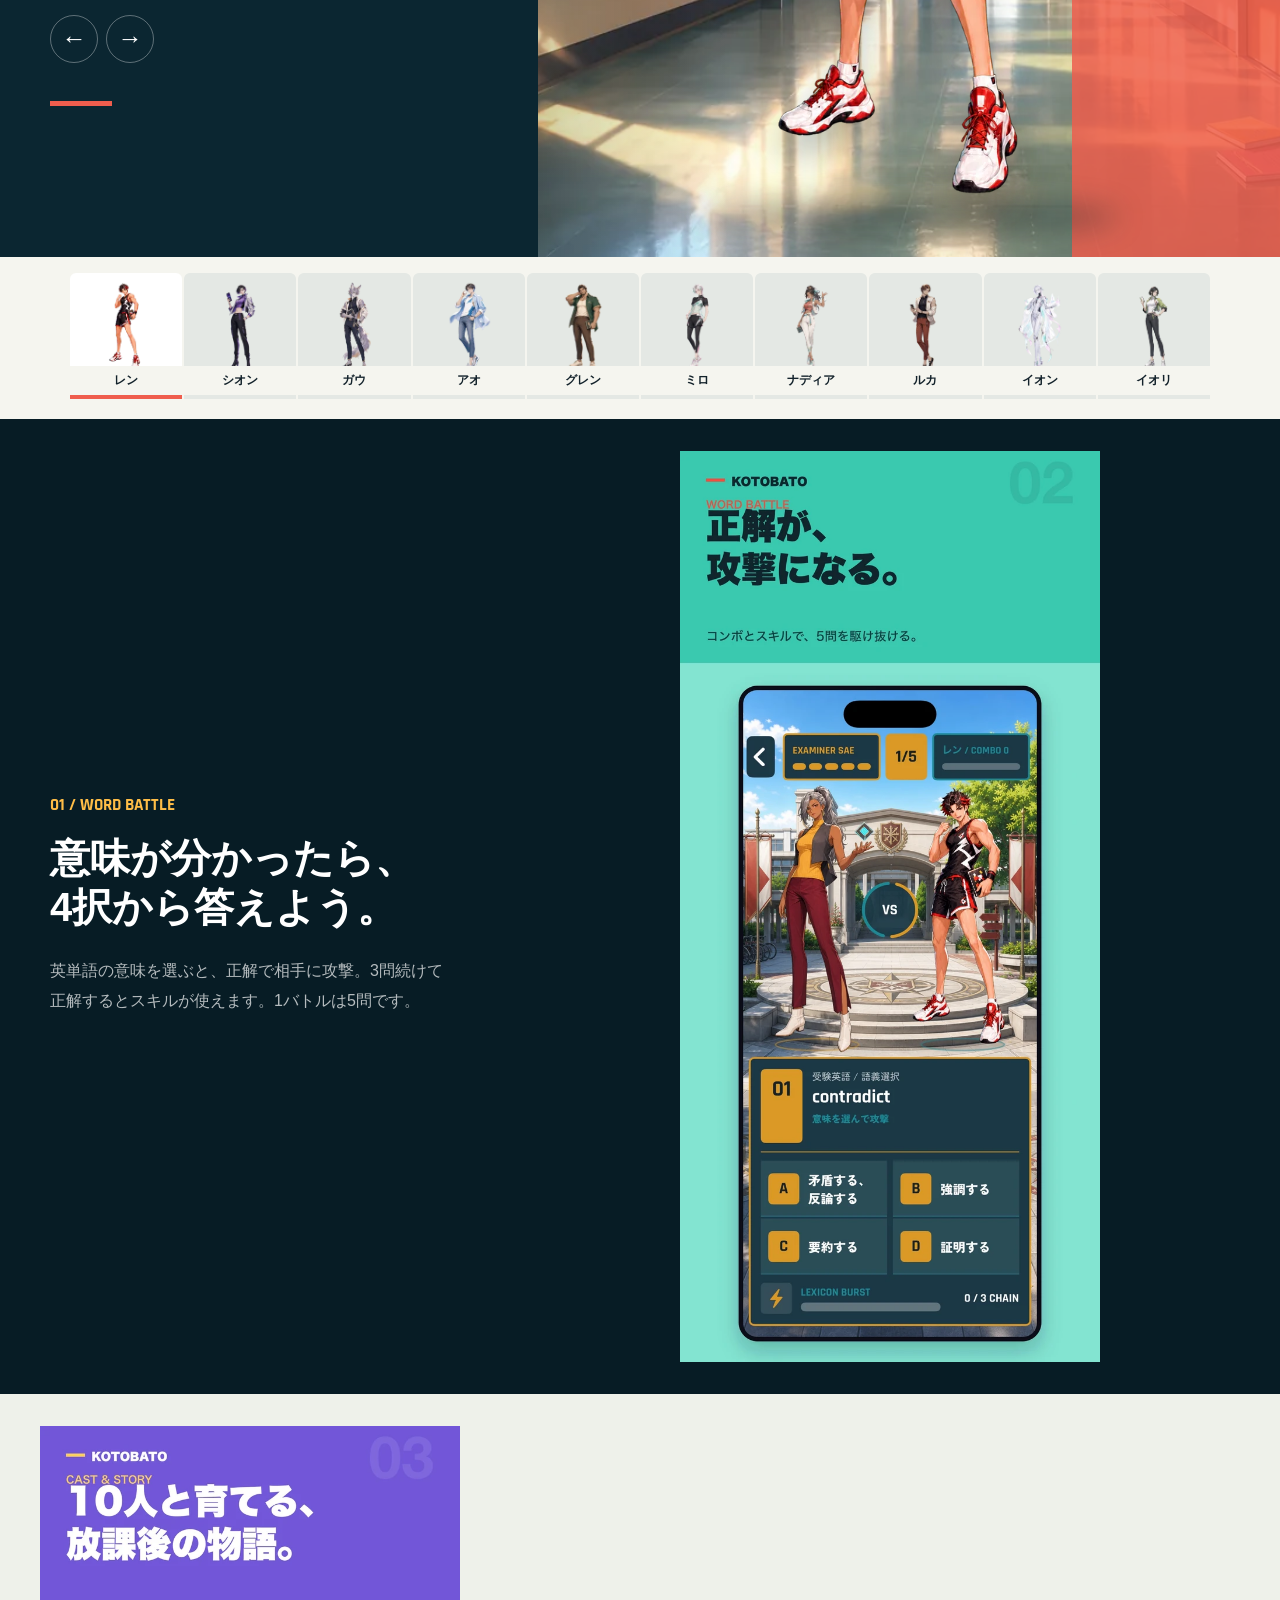
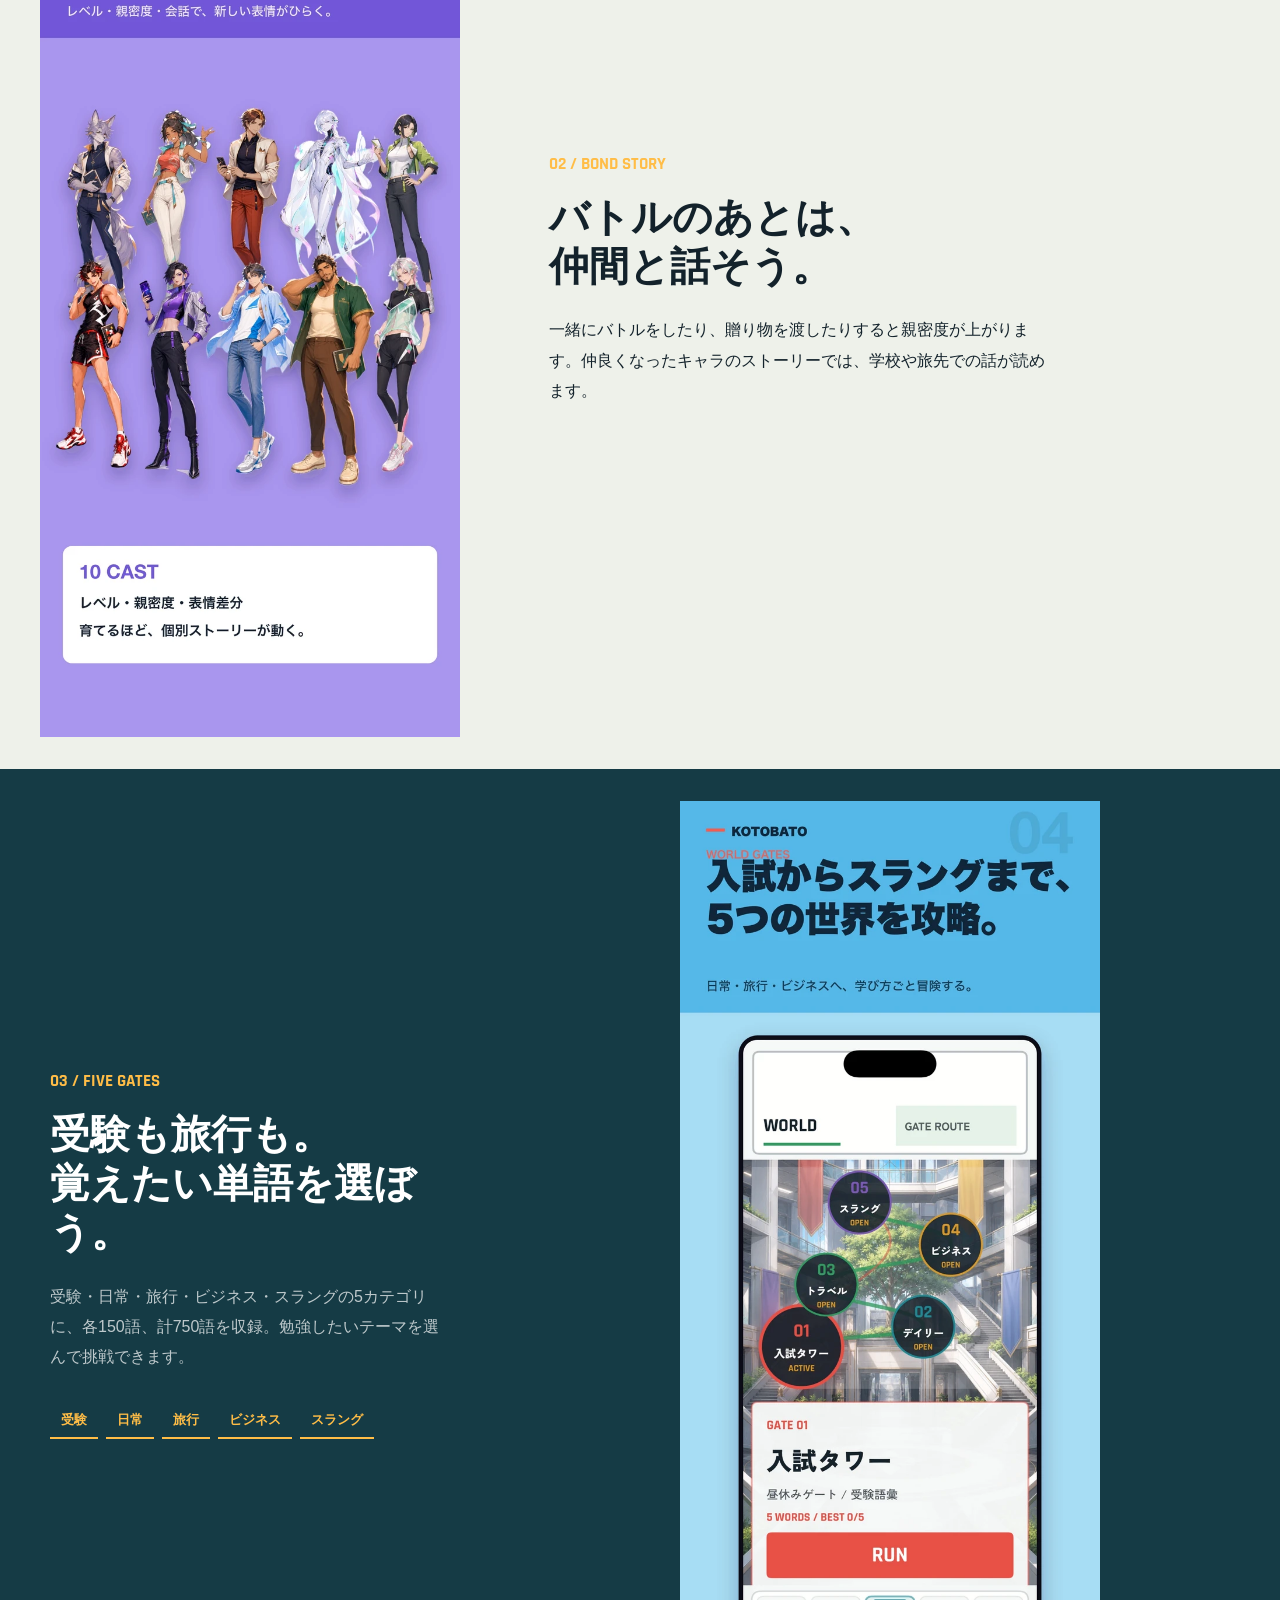
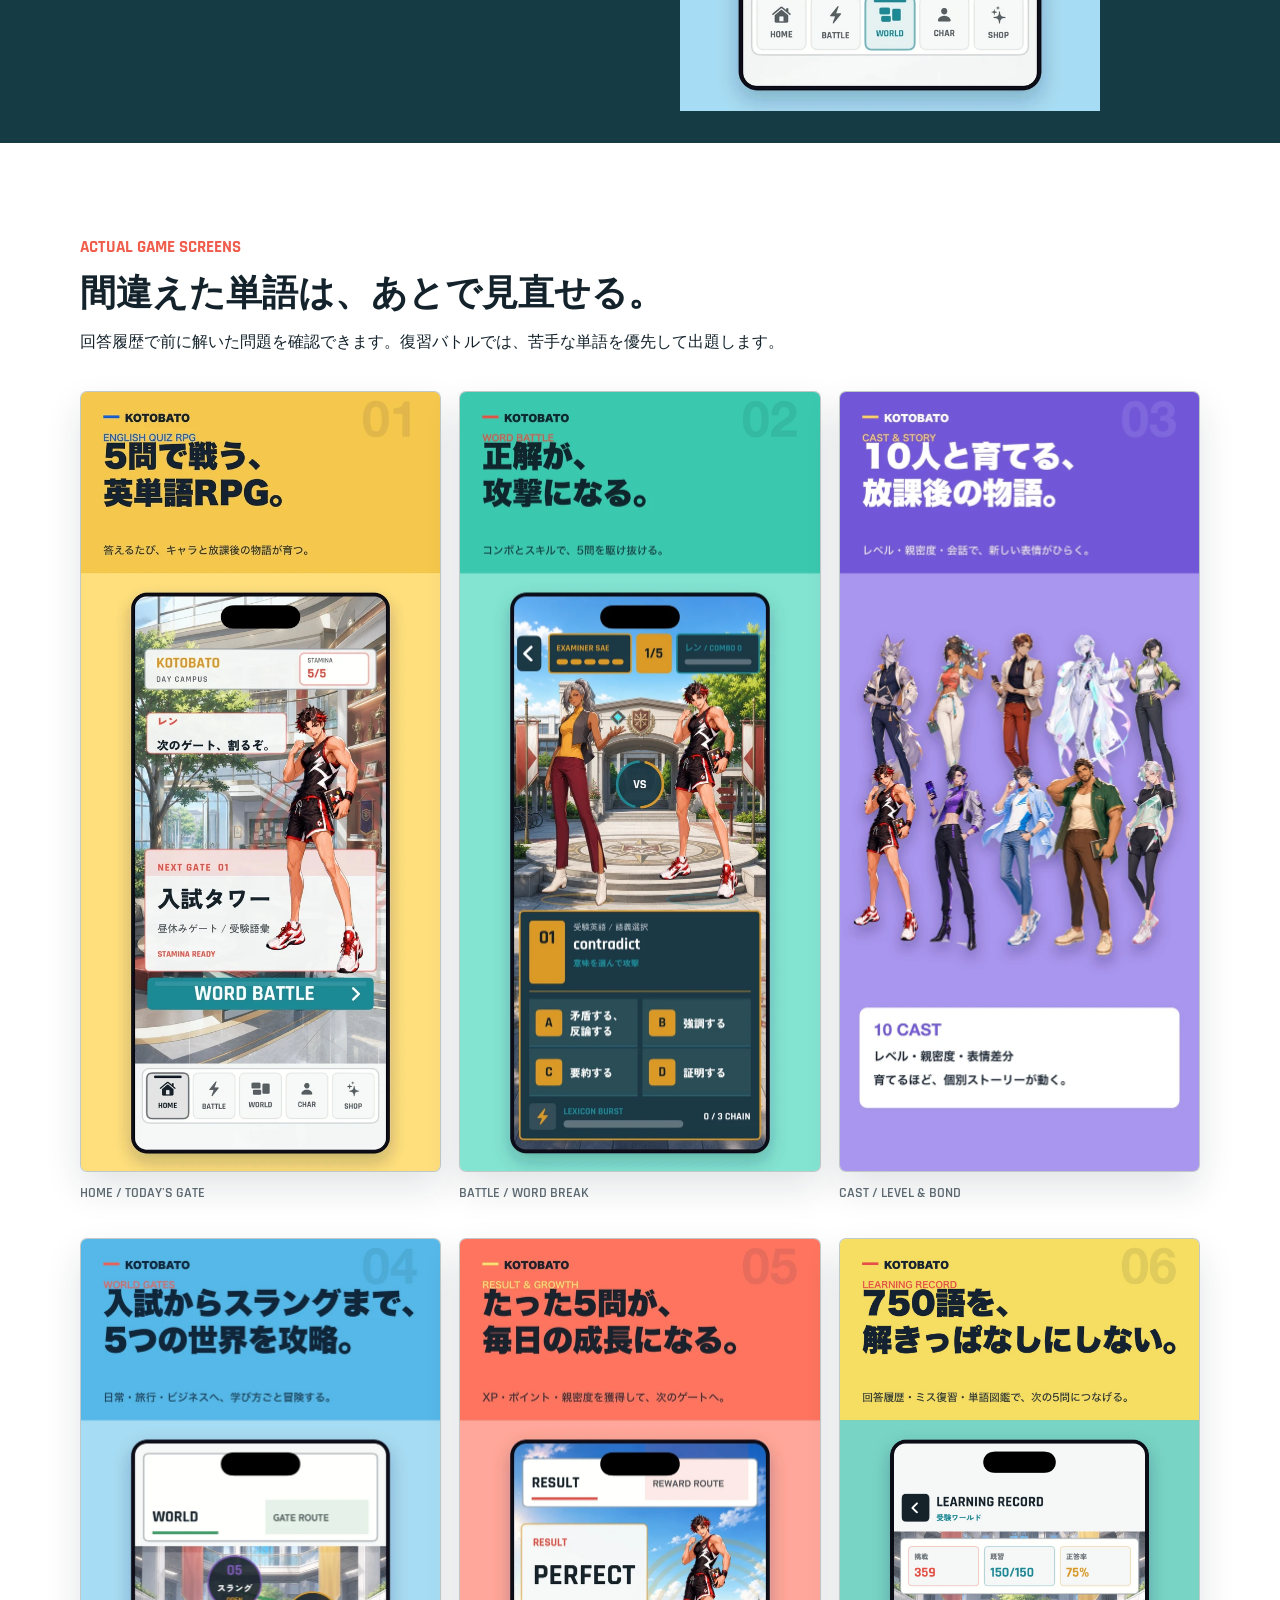
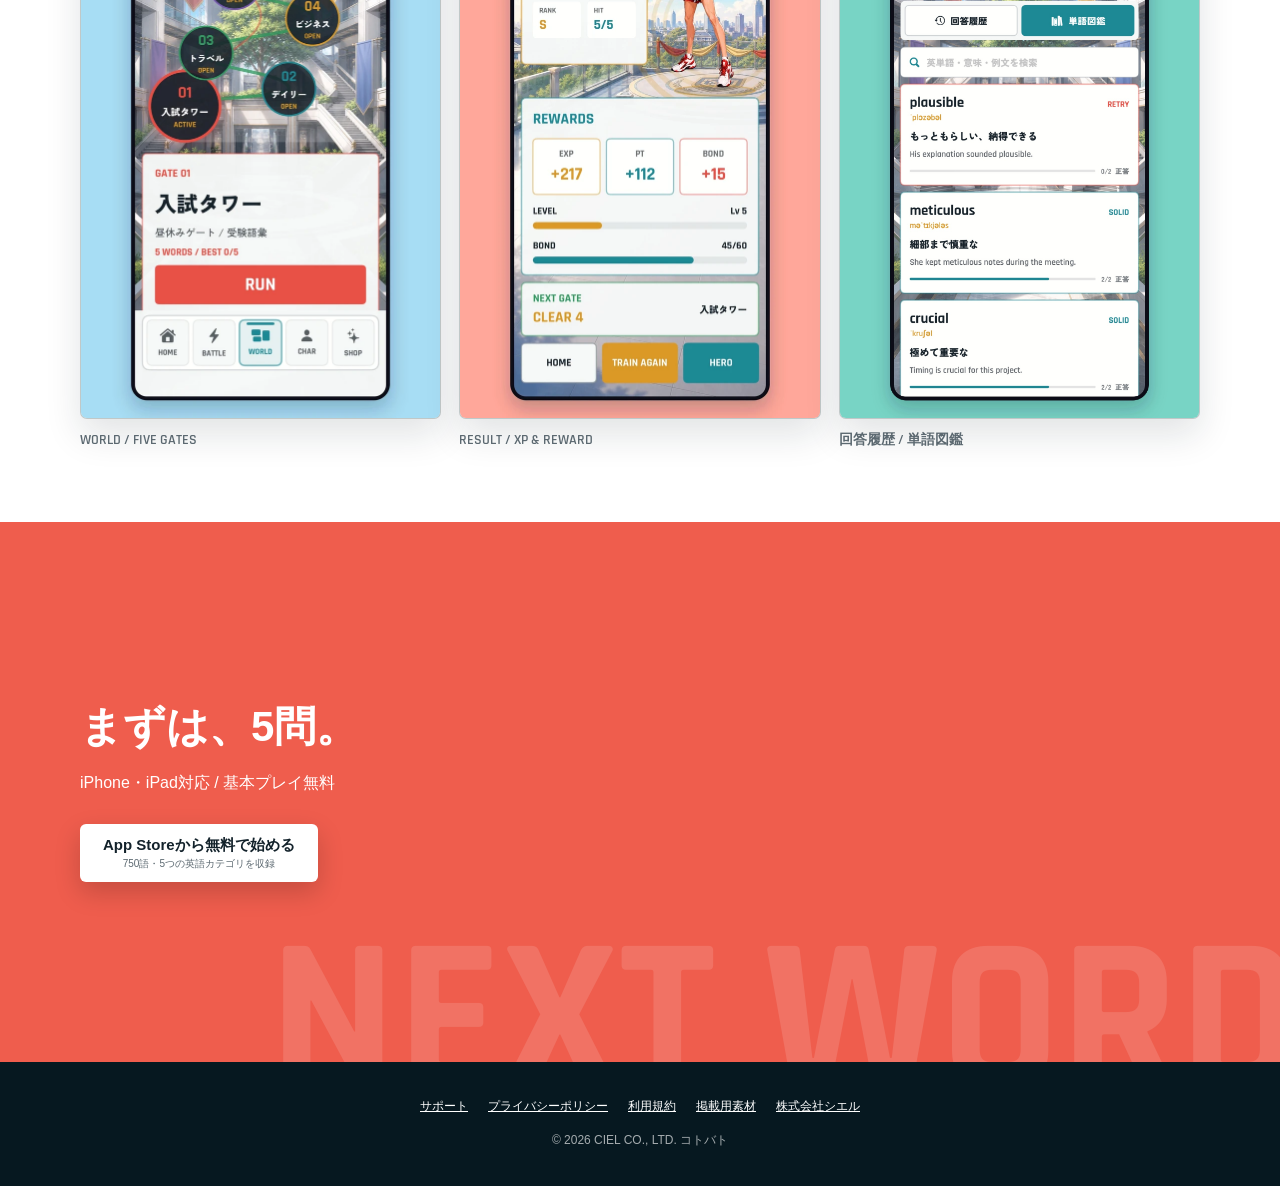
==== commit aa5380e3: "Rewrite character introductions and game copy in natural Japanese" ====
--- a/index.html
+++ b/index.html
@@ -3,7 +3,7 @@
 <head>
   <meta charset="utf-8">
   <meta name="viewport" content="width=device-width, initial-scale=1, viewport-fit=cover">
-  <title>コトバト - 英単語クイズRPG | 放課後、ことばが武器になる。</title>
+  <title>コトバト - 英単語クイズRPG | 5問から遊べる英語クイズ</title>
   <meta name="description" content="英単語で、強くなれ。コトバトは1バトル5問の英単語クイズRPG。750語、10人の仲間、育成と親密度ストーリー。解いた問題は回答履歴で復習できます。iPhone・iPadで基本プレイ無料。">
   <meta name="theme-color" content="#112f3a">
   <meta name="robots" content="index,follow,max-image-preview:large">
@@ -15,15 +15,15 @@
   <meta property="og:type" content="website">
   <meta property="og:locale" content="ja_JP">
   <meta property="og:site_name" content="コトバト">
-  <meta property="og:title" content="コトバト - 英単語クイズRPG | 放課後、ことばが武器になる。">
-  <meta property="og:description" content="答えた5問が、攻撃になり、経験値になり、あいつとの次の会話になる。">
+  <meta property="og:title" content="コトバト - 英単語クイズRPG | 5問から遊べる英語クイズ">
+  <meta property="og:description" content="英単語の意味を4択で答えるクイズRPG。1バトル5問。仲間の育成やストーリーも楽しめます。">
   <meta property="og:url" content="https://navi-ray.github.io/word-world-preview-download/">
   <meta property="og:image" content="https://navi-ray.github.io/word-world-preview-download/assets/og-word-world.jpg?v=4">
   <meta property="og:image:alt" content="英単語クイズRPG コトバト">
   <meta property="og:image:width" content="1200">
   <meta property="og:image:height" content="630">
   <meta name="twitter:card" content="summary_large_image">
-  <meta name="twitter:title" content="コトバト - 英単語クイズRPG | 放課後、ことばが武器になる。">
+  <meta name="twitter:title" content="コトバト - 英単語クイズRPG | 5問から遊べる英語クイズ">
   <meta name="twitter:description" content="英単語で戦い、キャラクターと物語を進める育成クイズRPG。">
   <meta name="twitter:image" content="https://navi-ray.github.io/word-world-preview-download/assets/og-word-world.jpg?v=4">
   <style>
@@ -979,7 +979,7 @@
           <p class="cast-index cast-copy-line"><strong id="cast-current">01</strong><span>/ 10 CAST</span></p>
           <h2 class="cast-name cast-copy-line" id="cast-title">レン</h2>
           <p class="cast-callsign cast-copy-line" id="cast-callsign">LEAD RUNNER</p>
-          <p class="cast-description cast-copy-line" id="cast-description">熱量で仲間を引っ張り、正解を次の一撃へ変えるワードランナー。</p>
+          <p class="cast-description cast-copy-line" id="cast-description">勝負を挑むのも、間違えて悔しがるのも、いつも一番。負けたままでは帰れない。</p>
           <p class="cast-unlock cast-copy-line" id="cast-unlock">STARTER CAST</p>
           <div class="cast-controls" role="group" aria-label="キャラクター切り替え">
             <button class="cast-arrow" id="cast-prev" type="button" aria-label="前のキャラクター">←</button>
@@ -1013,8 +1013,8 @@
     <section class="chapter battle">
       <div class="chapter-copy reveal">
         <p class="chapter-index">01 / WORD BATTLE</p>
-        <h2>正解した瞬間、<br>攻撃が走る。</h2>
-        <p>出題される英単語を見極め、4つの意味からターゲットを選ぶ。連続正解はチェインへ、覚えた一語は次の一撃へ変わる。</p>
+        <h2>意味が分かったら、<br>4択から答えよう。</h2>
+        <p>英単語の意味を選ぶと、正解で相手に攻撃。3問続けて正解するとスキルが使えます。1バトルは5問です。</p>
       </div>
       <figure class="chapter-visual">
         <img src="assets/web/02-battle.webp?v=14" width="720" height="1558" alt="正解した英単語が攻撃に変わるクイズバトル画面" loading="lazy" decoding="async">
@@ -1024,8 +1024,8 @@
     <section class="chapter bond">
       <div class="chapter-copy reveal">
         <p class="chapter-index">02 / BOND STORY</p>
-        <h2>強くなるだけでは、<br>まだ足りない。</h2>
-        <p>経験値でレベルを上げ、贈り物で親密度を深める。表情が変わり、会話が増え、そのキャラクターだけの放課後が解放されていく。</p>
+        <h2>バトルのあとは、<br>仲間と話そう。</h2>
+        <p>一緒にバトルをしたり、贈り物を渡したりすると親密度が上がります。仲良くなったキャラのストーリーでは、学校や旅先での話が読めます。</p>
       </div>
       <figure class="chapter-visual">
         <img src="assets/web/03-character.webp?v=14" width="720" height="1558" alt="レベルと親密度を育てて会話を解放するキャラクター画面" loading="lazy" decoding="async">
@@ -1035,7 +1035,7 @@
     <section class="chapter world">
       <div class="chapter-copy reveal">
         <p class="chapter-index">03 / FIVE GATES</p>
-        <h2>教室の外まで、<br>英語は続く。</h2>
+        <h2>受験も旅行も。<br>覚えたい単語を選ぼう。</h2>
         <p>受験・日常・旅行・ビジネス・スラングの5カテゴリに、各150語、計750語を収録。勉強したいテーマを選んで挑戦できます。</p>
         <div class="world-tags" role="group" aria-label="収録カテゴリ">
           <span>受験</span><span>日常</span><span>旅行</span><span>ビジネス</span><span>スラング</span>
@@ -1049,8 +1049,8 @@
     <section class="proof" id="screens">
       <div class="proof-head reveal">
         <p class="proof-label">ACTUAL GAME SCREENS</p>
-        <h2>遊ぶ。育てる。次のゲートを開ける。</h2>
-        <p>ゲーム本編は基本プレイ無料。広告なしパスは希望する人だけが選べる任意加入です。</p>
+        <h2>間違えた単語は、あとで見直せる。</h2>
+        <p>回答履歴で前に解いた問題を確認できます。復習バトルでは、苦手な単語を優先して出題します。</p>
       </div>
       <div class="screen-grid" role="group" aria-label="コトバトの実際のゲーム画面">
         <figure><img src="assets/web/hero-640.webp" width="640" height="1385" alt="ホーム画面" loading="lazy" decoding="async"><figcaption>HOME / TODAY'S GATE</figcaption></figure>
@@ -1085,16 +1085,16 @@
   <a class="mobile-download" href="https://apps.apple.com/app/apple-store/id6798476120?pt=128977846&amp;ct=launch_lp&amp;mt=8">App Storeから無料で始める&nbsp; →</a>
   <script>
     const castData = [
-      { name: "レン", callSign: "LEAD RUNNER", description: "熱量で仲間を引っ張り、正解を次の一撃へ変えるワードランナー。", unlock: "STARTER CAST", image: "ren", accent: "#ef5d4d" },
-      { name: "シオン", callSign: "SHARP READER", description: "問題の意図を鋭く読み、迷いを最短の答えへ研ぎ澄ます戦略派。", unlock: "STARTER CAST", image: "shion", accent: "#8a62c7" },
-      { name: "ガウ", callSign: "GATE BREAKER", description: "音の違いを本能的に捉え、重い一撃でゲートを破る獣人ファイター。", unlock: "STARTER CAST", image: "gau", accent: "#d49a2d" },
-      { name: "アオ", callSign: "SOUND SCOUT", description: "会話の小さな違いを耳で拾い、仲間を正しいルートへ導く穏やかなリスナー。", unlock: "UNLOCK / 450 PT", image: "ao", accent: "#32a9d2" },
-      { name: "グレン", callSign: "WORD ANCHOR", description: "語源から記憶を支え、難しい単語ほど落ち着いて定着させる頼れるまとめ役。", unlock: "UNLOCK / 700 PT", image: "glen", accent: "#4f8f66" },
-      { name: "ミロ", callSign: "ECHO SWITCH", description: "発音とリズムを自在に切り替え、意外な角度から正解を引き寄せる。", unlock: "UNLOCK / 1100 PT", image: "milo", accent: "#e66a9a" },
-      { name: "ナディア", callSign: "ROUTE SPARK", description: "旅先でも会話の糸口をつくり、知らない街を次のステージへ変えるナビゲーター。", unlock: "UNLOCK / 1350 PT", image: "nadiya", accent: "#ee7657" },
-      { name: "ルカ", callSign: "SOCIAL READ", description: "相手の意図を一歩先に読み、日常表現とスラングを使い分ける会話戦略家。", unlock: "UNLOCK / 1650 PT", image: "luca", accent: "#b76a3d" },
-      { name: "イオン", callSign: "PHONEME CORE", description: "声の波形から言葉を解析し、曖昧な発音を精密なデータへ変換する非人間型ユニット。", unlock: "PREMIUM CAST", image: "eon", accent: "#13a9c5" },
-      { name: "イオリ", callSign: "EXAM FOCUS", description: "難問ほど静かに燃え、受験語彙を一問ずつ確実に仕留める集中型チャレンジャー。", unlock: "PREMIUM CAST", image: "iori", accent: "#39a566" }
+      { name: "レン", callSign: "LEAD RUNNER", description: "勝負を挑むのも、間違えて悔しがるのも、いつも一番。負けたままでは帰れない。", unlock: "STARTER CAST", image: "ren", accent: "#ef5d4d" },
+      { name: "シオン", callSign: "SHARP READER", description: "選択肢を最後まで読む慎重派。レンの早とちりには少し厳しい。", unlock: "STARTER CAST", image: "shion", accent: "#8a62c7" },
+      { name: "ガウ", callSign: "GATE BREAKER", description: "口数は少ないけれど、待ち合わせには誰より早く来る。仲間を放っておけない。", unlock: "STARTER CAST", image: "gau", accent: "#d49a2d" },
+      { name: "アオ", callSign: "SOUND SCOUT", description: "好きな曲を何度も聴く。歌詞で聞き覚えのある単語が出ると、少しうれしそう。", unlock: "UNLOCK / 450 PT", image: "ao", accent: "#32a9d2" },
+      { name: "グレン", callSign: "WORD ANCHOR", description: "分からないことを聞くと、ノートを開いて一緒に調べてくれる。たまには本人も忘れる。", unlock: "UNLOCK / 700 PT", image: "glen", accent: "#4f8f66" },
+      { name: "ミロ", callSign: "ECHO SWITCH", description: "発音のまねが得意で、いたずら好き。勉強中も、つい隣の人をからかってしまう。", unlock: "UNLOCK / 1100 PT", image: "milo", accent: "#e66a9a" },
+      { name: "ナディア", callSign: "ROUTE SPARK", description: "初めての街でも物おじしない。道を聞いていたはずが、おすすめの店まで教わってくる。", unlock: "UNLOCK / 1350 PT", image: "nadiya", accent: "#ee7657" },
+      { name: "ルカ", callSign: "SOCIAL READ", description: "話し上手だけど、相手が考えている時は待ってくれる。ちょっとした相談もしやすい。", unlock: "UNLOCK / 1650 PT", image: "luca", accent: "#b76a3d" },
+      { name: "イオン", callSign: "PHONEME CORE", description: "言葉を勉強中のユニット。『ちょっと待って』の長さが人によって違うことに困っている。", unlock: "PREMIUM CAST", image: "eon", accent: "#13a9c5" },
+      { name: "イオリ", callSign: "EXAM FOCUS", description: "正解しても、理由が分からなければ調べ直す。静かに見えて、勝負にはかなり本気。", unlock: "PREMIUM CAST", image: "iori", accent: "#39a566" }
     ];
 
     const castShowcase = document.querySelector(".cast-showcase");
